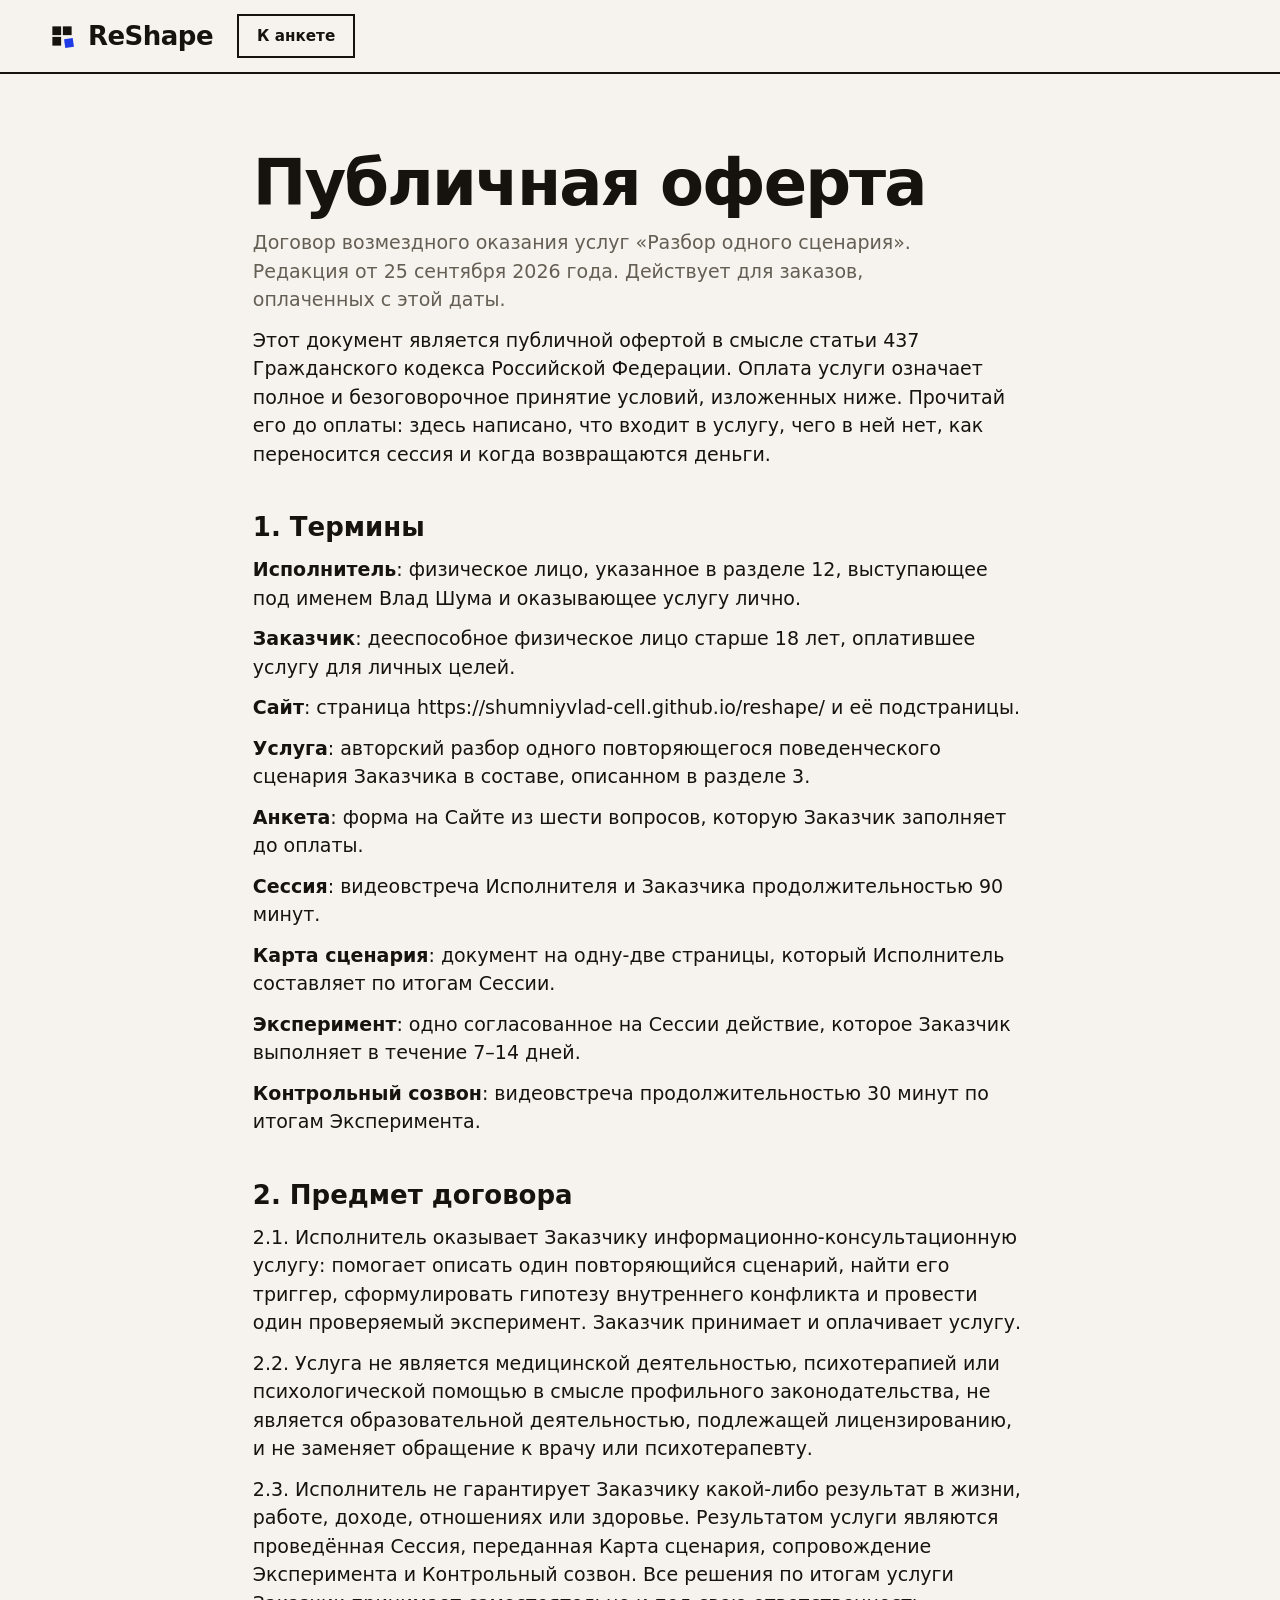
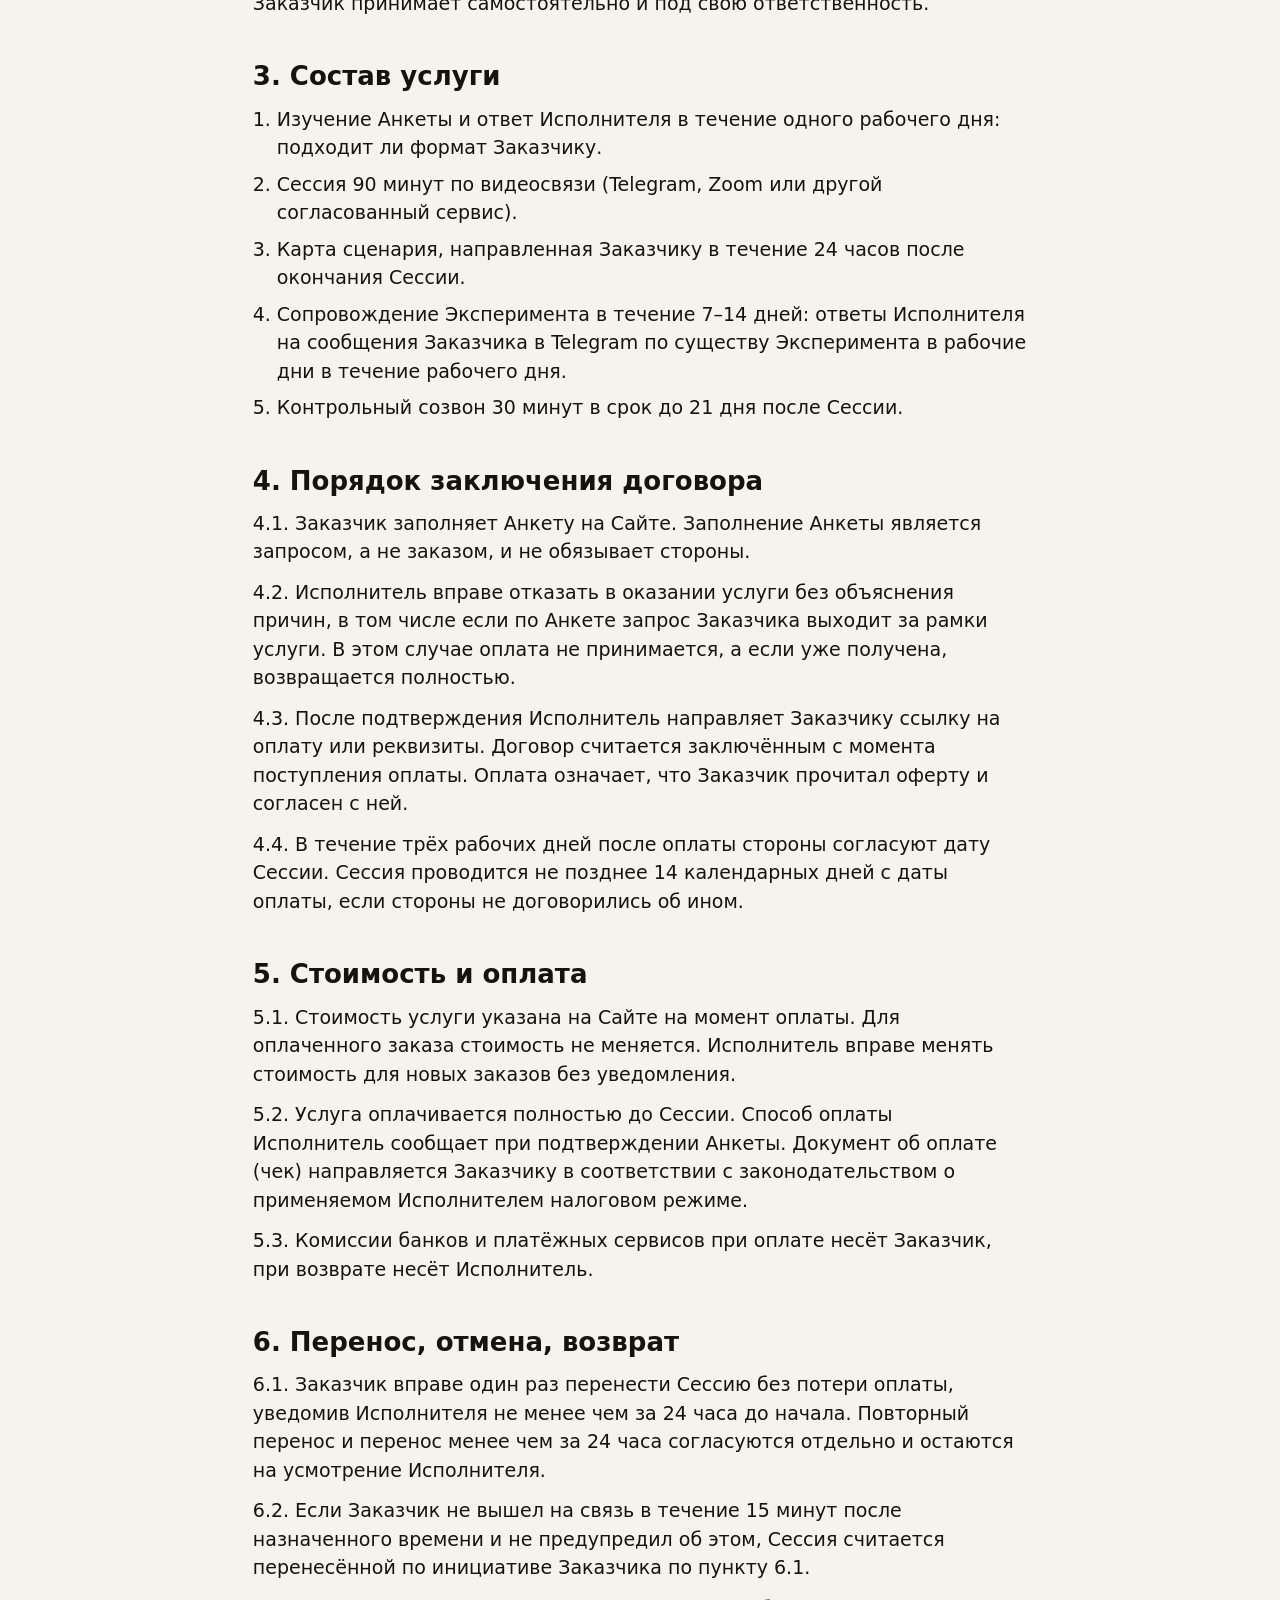
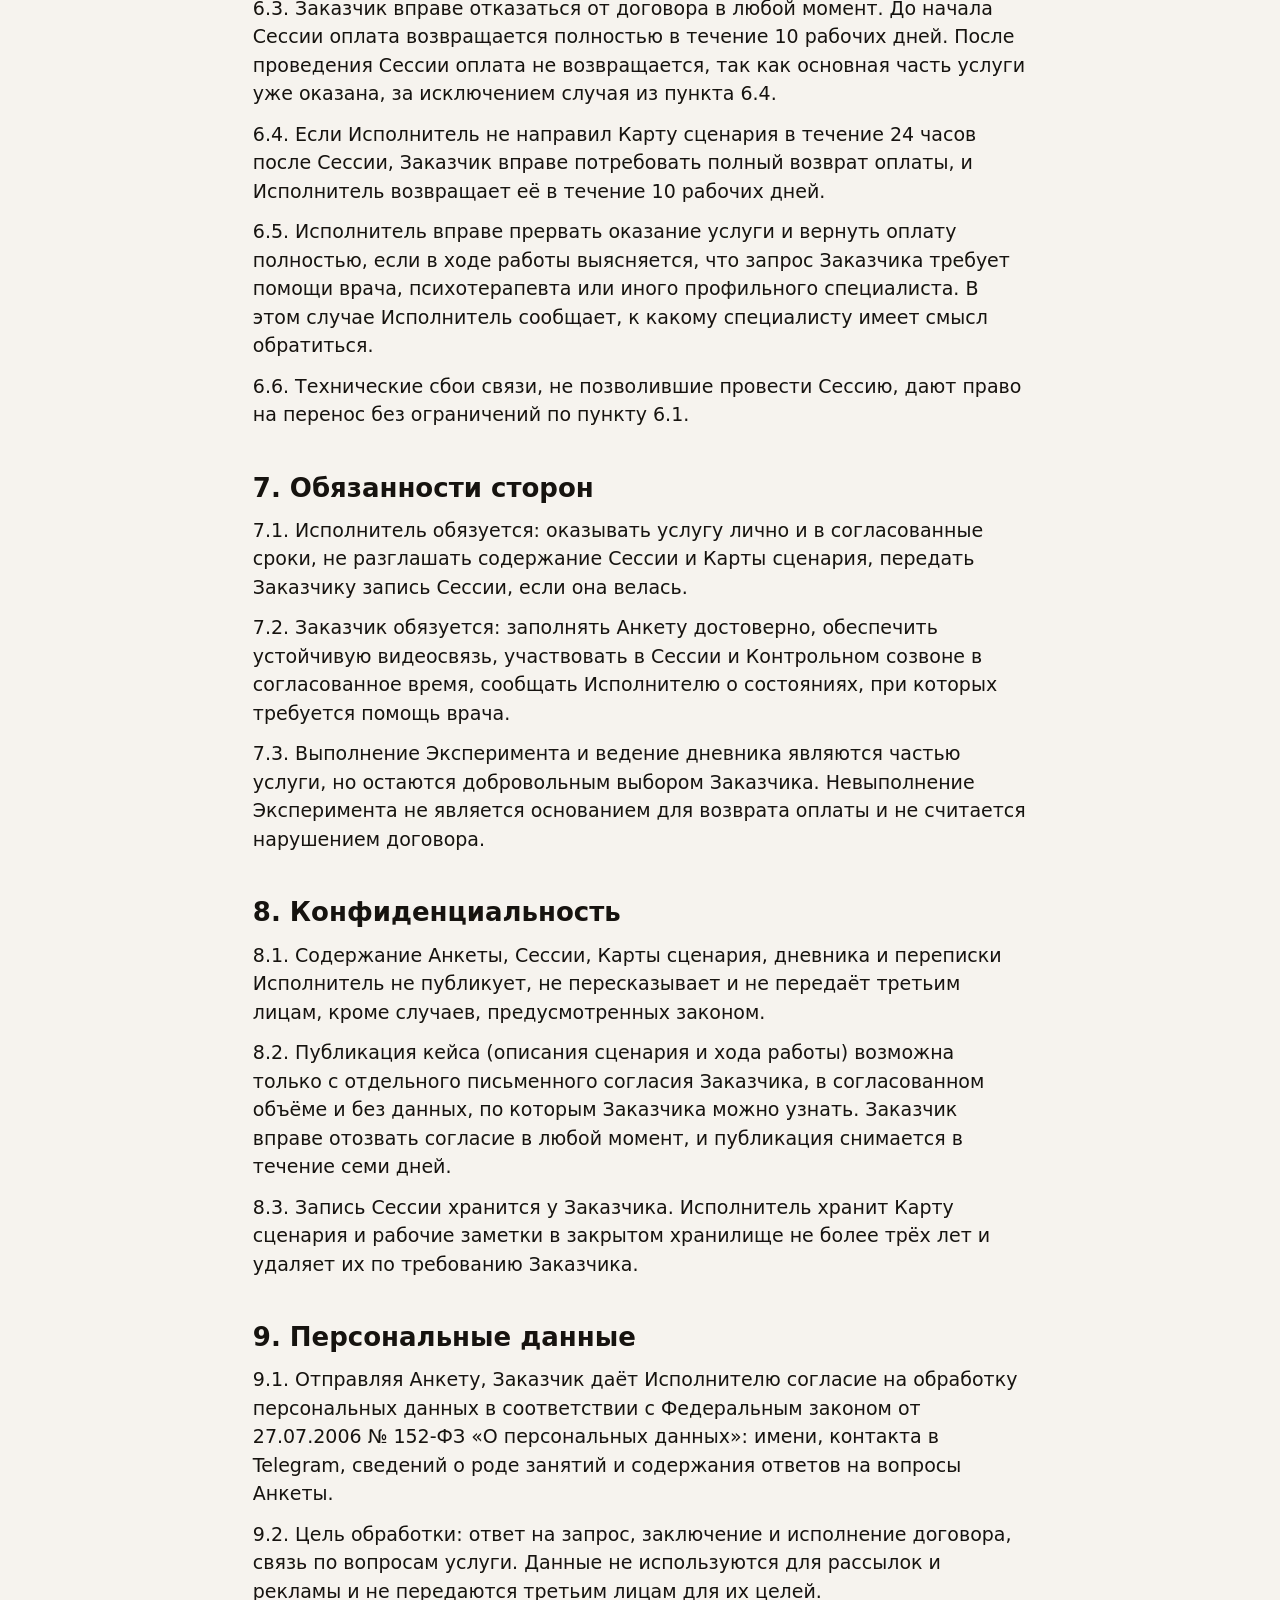
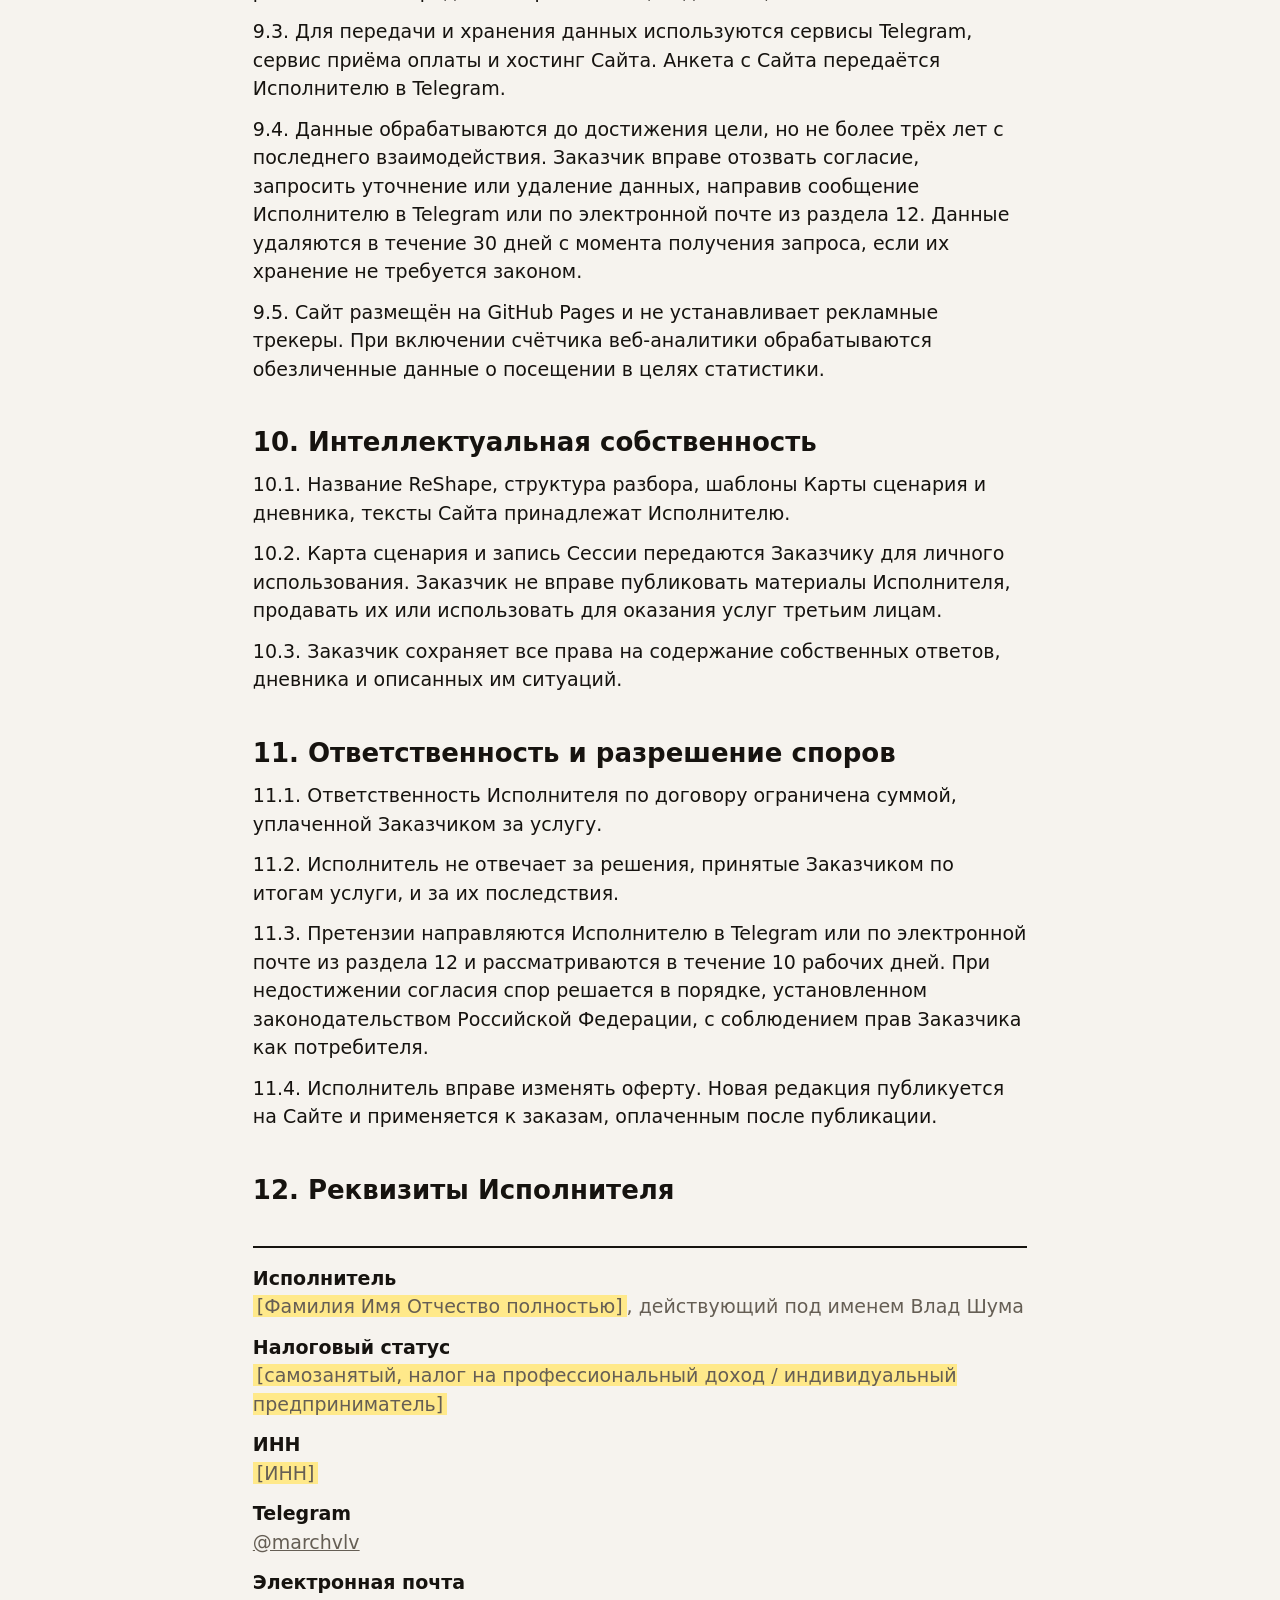
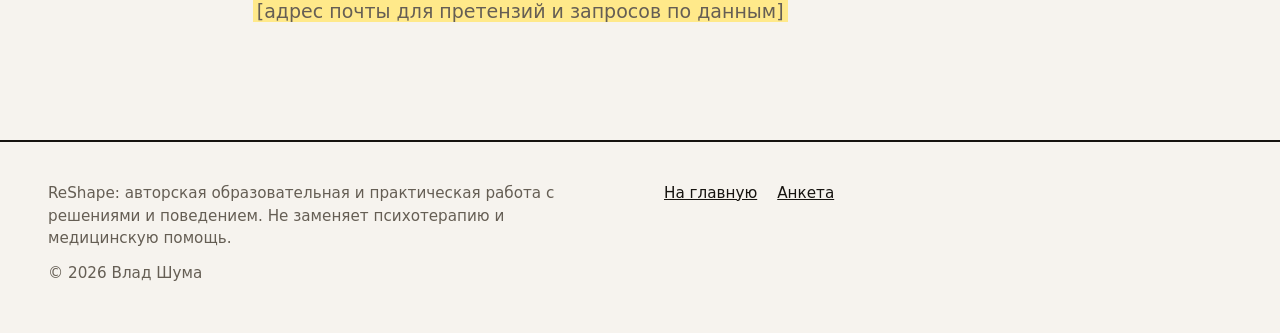
==== oferta.html @ 6d60c49d "Оферта и персональные данные, согласие в анкете, приманка для ботов Co-Authored-By: Claude Fable 5.1" ====
<!DOCTYPE html>
<html lang="ru">
<head>
<meta charset="utf-8">
<meta name="viewport" content="width=device-width, initial-scale=1">
<title>Оферта и персональные данные — ReShape</title>
<meta name="description" content="Публичная оферта на услугу «Разбор одного сценария» и условия обработки персональных данных.">
<meta name="robots" content="noindex">
<meta name="theme-color" content="#F6F3EE">
<link rel="icon" href="assets/img/mark.svg" type="image/svg+xml">
<link rel="stylesheet" href="fonts/fonts.css">
<link rel="stylesheet" href="css/styles.css?v=3">
<script>document.documentElement.className+=' no-motion';</script>
</head>
<body>

<a class="skip" href="#main">К содержанию</a>

<header class="header">
  <div class="wrap header__in">
    <a class="brand" href="index.html" aria-label="ReShape, на главную">
      <img src="assets/img/mark.svg" alt="" width="28" height="28">
      <span>ReShape</span>
    </a>
    <a class="btn btn--small btn--ghost" href="index.html#apply">К анкете</a>
  </div>
</header>

<main id="main">
<article class="wrap doc">
  <h1>Публичная оферта</h1>
  <p class="doc__meta">Договор возмездного оказания услуг «Разбор одного сценария». Редакция от 25 сентября 2026 года. Действует для заказов, оплаченных с этой даты.</p>

  <p>Этот документ является публичной офертой в смысле статьи 437 Гражданского кодекса Российской Федерации. Оплата услуги означает полное и безоговорочное принятие условий, изложенных ниже. Прочитай его до оплаты: здесь написано, что входит в услугу, чего в ней нет, как переносится сессия и когда возвращаются деньги.</p>

  <h2>1. Термины</h2>
  <p><strong>Исполнитель</strong>: физическое лицо, указанное в разделе 12, выступающее под именем Влад Шума и оказывающее услугу лично.</p>
  <p><strong>Заказчик</strong>: дееспособное физическое лицо старше 18 лет, оплатившее услугу для личных целей.</p>
  <p><strong>Сайт</strong>: страница https://shumniyvlad-cell.github.io/reshape/ и её подстраницы.</p>
  <p><strong>Услуга</strong>: авторский разбор одного повторяющегося поведенческого сценария Заказчика в составе, описанном в разделе 3.</p>
  <p><strong>Анкета</strong>: форма на Сайте из шести вопросов, которую Заказчик заполняет до оплаты.</p>
  <p><strong>Сессия</strong>: видеовстреча Исполнителя и Заказчика продолжительностью 90 минут.</p>
  <p><strong>Карта сценария</strong>: документ на одну-две страницы, который Исполнитель составляет по итогам Сессии.</p>
  <p><strong>Эксперимент</strong>: одно согласованное на Сессии действие, которое Заказчик выполняет в течение 7–14 дней.</p>
  <p><strong>Контрольный созвон</strong>: видеовстреча продолжительностью 30 минут по итогам Эксперимента.</p>

  <h2>2. Предмет договора</h2>
  <p>2.1. Исполнитель оказывает Заказчику информационно-консультационную услугу: помогает описать один повторяющийся сценарий, найти его триггер, сформулировать гипотезу внутреннего конфликта и провести один проверяемый эксперимент. Заказчик принимает и оплачивает услугу.</p>
  <p>2.2. Услуга не является медицинской деятельностью, психотерапией или психологической помощью в смысле профильного законодательства, не является образовательной деятельностью, подлежащей лицензированию, и не заменяет обращение к врачу или психотерапевту.</p>
  <p>2.3. Исполнитель не гарантирует Заказчику какой-либо результат в жизни, работе, доходе, отношениях или здоровье. Результатом услуги являются проведённая Сессия, переданная Карта сценария, сопровождение Эксперимента и Контрольный созвон. Все решения по итогам услуги Заказчик принимает самостоятельно и под свою ответственность.</p>

  <h2>3. Состав услуги</h2>
  <ol>
    <li>Изучение Анкеты и ответ Исполнителя в течение одного рабочего дня: подходит ли формат Заказчику.</li>
    <li>Сессия 90 минут по видеосвязи (Telegram, Zoom или другой согласованный сервис).</li>
    <li>Карта сценария, направленная Заказчику в течение 24 часов после окончания Сессии.</li>
    <li>Сопровождение Эксперимента в течение 7–14 дней: ответы Исполнителя на сообщения Заказчика в Telegram по существу Эксперимента в рабочие дни в течение рабочего дня.</li>
    <li>Контрольный созвон 30 минут в срок до 21 дня после Сессии.</li>
  </ol>

  <h2>4. Порядок заключения договора</h2>
  <p>4.1. Заказчик заполняет Анкету на Сайте. Заполнение Анкеты является запросом, а не заказом, и не обязывает стороны.</p>
  <p>4.2. Исполнитель вправе отказать в оказании услуги без объяснения причин, в том числе если по Анкете запрос Заказчика выходит за рамки услуги. В этом случае оплата не принимается, а если уже получена, возвращается полностью.</p>
  <p>4.3. После подтверждения Исполнитель направляет Заказчику ссылку на оплату или реквизиты. Договор считается заключённым с момента поступления оплаты. Оплата означает, что Заказчик прочитал оферту и согласен с ней.</p>
  <p>4.4. В течение трёх рабочих дней после оплаты стороны согласуют дату Сессии. Сессия проводится не позднее 14 календарных дней с даты оплаты, если стороны не договорились об ином.</p>

  <h2>5. Стоимость и оплата</h2>
  <p>5.1. Стоимость услуги указана на Сайте на момент оплаты. Для оплаченного заказа стоимость не меняется. Исполнитель вправе менять стоимость для новых заказов без уведомления.</p>
  <p>5.2. Услуга оплачивается полностью до Сессии. Способ оплаты Исполнитель сообщает при подтверждении Анкеты. Документ об оплате (чек) направляется Заказчику в соответствии с законодательством о применяемом Исполнителем налоговом режиме.</p>
  <p>5.3. Комиссии банков и платёжных сервисов при оплате несёт Заказчик, при возврате несёт Исполнитель.</p>

  <h2>6. Перенос, отмена, возврат</h2>
  <p>6.1. Заказчик вправе один раз перенести Сессию без потери оплаты, уведомив Исполнителя не менее чем за 24 часа до начала. Повторный перенос и перенос менее чем за 24 часа согласуются отдельно и остаются на усмотрение Исполнителя.</p>
  <p>6.2. Если Заказчик не вышел на связь в течение 15 минут после назначенного времени и не предупредил об этом, Сессия считается перенесённой по инициативе Заказчика по пункту 6.1.</p>
  <p>6.3. Заказчик вправе отказаться от договора в любой момент. До начала Сессии оплата возвращается полностью в течение 10 рабочих дней. После проведения Сессии оплата не возвращается, так как основная часть услуги уже оказана, за исключением случая из пункта 6.4.</p>
  <p>6.4. Если Исполнитель не направил Карту сценария в течение 24 часов после Сессии, Заказчик вправе потребовать полный возврат оплаты, и Исполнитель возвращает её в течение 10 рабочих дней.</p>
  <p>6.5. Исполнитель вправе прервать оказание услуги и вернуть оплату полностью, если в ходе работы выясняется, что запрос Заказчика требует помощи врача, психотерапевта или иного профильного специалиста. В этом случае Исполнитель сообщает, к какому специалисту имеет смысл обратиться.</p>
  <p>6.6. Технические сбои связи, не позволившие провести Сессию, дают право на перенос без ограничений по пункту 6.1.</p>

  <h2>7. Обязанности сторон</h2>
  <p>7.1. Исполнитель обязуется: оказывать услугу лично и в согласованные сроки, не разглашать содержание Сессии и Карты сценария, передать Заказчику запись Сессии, если она велась.</p>
  <p>7.2. Заказчик обязуется: заполнять Анкету достоверно, обеспечить устойчивую видеосвязь, участвовать в Сессии и Контрольном созвоне в согласованное время, сообщать Исполнителю о состояниях, при которых требуется помощь врача.</p>
  <p>7.3. Выполнение Эксперимента и ведение дневника являются частью услуги, но остаются добровольным выбором Заказчика. Невыполнение Эксперимента не является основанием для возврата оплаты и не считается нарушением договора.</p>

  <h2>8. Конфиденциальность</h2>
  <p>8.1. Содержание Анкеты, Сессии, Карты сценария, дневника и переписки Исполнитель не публикует, не пересказывает и не передаёт третьим лицам, кроме случаев, предусмотренных законом.</p>
  <p>8.2. Публикация кейса (описания сценария и хода работы) возможна только с отдельного письменного согласия Заказчика, в согласованном объёме и без данных, по которым Заказчика можно узнать. Заказчик вправе отозвать согласие в любой момент, и публикация снимается в течение семи дней.</p>
  <p>8.3. Запись Сессии хранится у Заказчика. Исполнитель хранит Карту сценария и рабочие заметки в закрытом хранилище не более трёх лет и удаляет их по требованию Заказчика.</p>

  <h2>9. Персональные данные</h2>
  <p>9.1. Отправляя Анкету, Заказчик даёт Исполнителю согласие на обработку персональных данных в соответствии с Федеральным законом от 27.07.2006 № 152-ФЗ «О персональных данных»: имени, контакта в Telegram, сведений о роде занятий и содержания ответов на вопросы Анкеты.</p>
  <p>9.2. Цель обработки: ответ на запрос, заключение и исполнение договора, связь по вопросам услуги. Данные не используются для рассылок и рекламы и не передаются третьим лицам для их целей.</p>
  <p>9.3. Для передачи и хранения данных используются сервисы Telegram, сервис приёма оплаты и хостинг Сайта. Анкета с Сайта передаётся Исполнителю в Telegram.</p>
  <p>9.4. Данные обрабатываются до достижения цели, но не более трёх лет с последнего взаимодействия. Заказчик вправе отозвать согласие, запросить уточнение или удаление данных, направив сообщение Исполнителю в Telegram или по электронной почте из раздела 12. Данные удаляются в течение 30 дней с момента получения запроса, если их хранение не требуется законом.</p>
  <p>9.5. Сайт размещён на GitHub Pages и не устанавливает рекламные трекеры. При включении счётчика веб-аналитики обрабатываются обезличенные данные о посещении в целях статистики.</p>

  <h2>10. Интеллектуальная собственность</h2>
  <p>10.1. Название ReShape, структура разбора, шаблоны Карты сценария и дневника, тексты Сайта принадлежат Исполнителю.</p>
  <p>10.2. Карта сценария и запись Сессии передаются Заказчику для личного использования. Заказчик не вправе публиковать материалы Исполнителя, продавать их или использовать для оказания услуг третьим лицам.</p>
  <p>10.3. Заказчик сохраняет все права на содержание собственных ответов, дневника и описанных им ситуаций.</p>

  <h2>11. Ответственность и разрешение споров</h2>
  <p>11.1. Ответственность Исполнителя по договору ограничена суммой, уплаченной Заказчиком за услугу.</p>
  <p>11.2. Исполнитель не отвечает за решения, принятые Заказчиком по итогам услуги, и за их последствия.</p>
  <p>11.3. Претензии направляются Исполнителю в Telegram или по электронной почте из раздела 12 и рассматриваются в течение 10 рабочих дней. При недостижении согласия спор решается в порядке, установленном законодательством Российской Федерации, с соблюдением прав Заказчика как потребителя.</p>
  <p>11.4. Исполнитель вправе изменять оферту. Новая редакция публикуется на Сайте и применяется к заказам, оплаченным после публикации.</p>

  <h2>12. Реквизиты Исполнителя</h2>
  <dl class="req">
    <dt>Исполнитель</dt>
    <dd><span class="ph">[Фамилия Имя Отчество полностью]</span>, действующий под именем Влад Шума</dd>
    <dt>Налоговый статус</dt>
    <dd><span class="ph">[самозанятый, налог на профессиональный доход / индивидуальный предприниматель]</span></dd>
    <dt>ИНН</dt>
    <dd><span class="ph">[ИНН]</span></dd>
    <dt>Telegram</dt>
    <dd><a href="https://t.me/marchvlv" target="_blank" rel="noopener">@marchvlv</a></dd>
    <dt>Электронная почта</dt>
    <dd><span class="ph">[адрес почты для претензий и запросов по данным]</span></dd>
  </dl>
</article>
</main>

<footer class="footer">
  <div class="wrap footer__in">
    <div class="footer__legal">
      <p>ReShape: авторская образовательная и практическая работа с решениями и поведением. Не заменяет психотерапию и медицинскую помощь.</p>
      <p style="margin-top:12px">© 2026 Влад Шума</p>
    </div>
    <div class="footer__links">
      <a href="index.html">На главную</a>
      <a href="index.html#apply">Анкета</a>
    </div>
  </div>
</footer>

</body>
</html>
---- fonts/fonts.css ----
@font-face{font-family:'Golos Text';font-style:normal;font-weight:400 900;font-display:swap;src:url('golos-text-cyrillic.woff2') format('woff2');unicode-range:U+0301, U+0400-045F, U+0490-0491, U+04B0-04B1, U+2116;}
@font-face{font-family:'Golos Text';font-style:normal;font-weight:400 900;font-display:swap;src:url('golos-text-latin.woff2') format('woff2');unicode-range:U+0000-00FF, U+0131, U+0152-0153, U+02BB-02BC, U+02C6, U+02DA, U+02DC, U+0304, U+0308, U+0329, U+2000-206F, U+20AC, U+2122, U+2191, U+2193, U+2212, U+2215, U+FEFF, U+FFFD;}
@font-face{font-family:'Piazzolla';font-style:normal;font-weight:100 900;font-display:swap;src:url('piazzolla-normal-cyrillic.woff2') format('woff2');unicode-range:U+0301, U+0400-045F, U+0490-0491, U+04B0-04B1, U+2116;}
@font-face{font-family:'Piazzolla';font-style:normal;font-weight:100 900;font-display:swap;src:url('piazzolla-normal-latin.woff2') format('woff2');unicode-range:U+0000-00FF, U+0131, U+0152-0153, U+02BB-02BC, U+02C6, U+02DA, U+02DC, U+0304, U+0308, U+0329, U+2000-206F, U+20AC, U+2122, U+2191, U+2193, U+2212, U+2215, U+FEFF, U+FFFD;}
@font-face{font-family:'Piazzolla';font-style:italic;font-weight:100 900;font-display:swap;src:url('piazzolla-italic-cyrillic.woff2') format('woff2');unicode-range:U+0301, U+0400-045F, U+0490-0491, U+04B0-04B1, U+2116;}
@font-face{font-family:'Piazzolla';font-style:italic;font-weight:100 900;font-display:swap;src:url('piazzolla-italic-latin.woff2') format('woff2');unicode-range:U+0000-00FF, U+0131, U+0152-0153, U+02BB-02BC, U+02C6, U+02DA, U+02DC, U+0304, U+0308, U+0329, U+2000-206F, U+20AC, U+2122, U+2191, U+2193, U+2212, U+2215, U+FEFF, U+FFFD;}
---- css/styles.css ----
/* ReShape — сайт пилота. Одна страница, чистый CSS. */

:root{
  --paper:#F6F3EE;
  --paper-2:#EDE7DD;
  --ink:#16130F;
  --ink-2:#655E54;
  --line:#D6CEC2;
  --accent:#1F3BE6;
  --accent-2:#1730B8;
  --white:#FFFFFF;

  --sans:'Golos Text', system-ui, -apple-system, 'Segoe UI', Roboto, sans-serif;
  --serif:'Piazzolla', Georgia, 'Times New Roman', serif;

  --max:1280px;
  --gutter:clamp(16px, 4vw, 48px);
  --gap:clamp(16px, 2.5vw, 32px);

  --step--1:clamp(.875rem, .85rem + .15vw, .95rem);
  --step-0:clamp(1.0625rem, 1rem + .3vw, 1.1875rem);
  --step-1:clamp(1.25rem, 1.1rem + .7vw, 1.625rem);
  --step-2:clamp(1.625rem, 1.3rem + 1.5vw, 2.5rem);
  --step-3:clamp(2.25rem, 1.6rem + 3vw, 4rem);
  --step-4:clamp(2.1rem, .6rem + 7vw, 7.5rem);
}

*,*::before,*::after{box-sizing:border-box}
html{-webkit-text-size-adjust:100%}
html.motion{scroll-behavior:smooth}
body{
  margin:0;
  background:var(--paper);
  color:var(--ink);
  font-family:var(--sans);
  font-size:var(--step-0);
  line-height:1.5;
  overflow-x:hidden;
}
img,svg{display:block;max-width:100%}
h1,h2,h3,p,ul,ol,dl,dd,figure{margin:0}
ul,ol{padding:0;list-style:none}
a{color:inherit}
button{font:inherit;color:inherit}
::selection{background:var(--accent);color:var(--white)}

:focus-visible{outline:3px solid var(--accent);outline-offset:3px}

.skip{
  position:absolute;left:-999px;top:8px;z-index:100;
  padding:10px 14px;background:var(--ink);color:var(--paper);
}
.skip:focus{left:8px}

.wrap{max-width:var(--max);margin:0 auto;padding:0 var(--gutter)}

.grid{display:grid;grid-template-columns:1fr;gap:var(--gap)}
.grid__aside,.grid__main{grid-column:1 / -1}
@media (min-width:900px){
  .grid{grid-template-columns:repeat(12, 1fr)}
  .grid__aside{grid-column:1 / 5}
  .grid__main{grid-column:5 / 13}
}
.grid__aside + .grid__main{margin-top:8px}
@media (min-width:900px){.grid__aside + .grid__main{margin-top:0}}

.section{padding:clamp(64px, 9vw, 128px) 0;border-top:2px solid var(--ink)}
.section__title{
  font-size:var(--step-2);font-weight:800;line-height:1.05;letter-spacing:-.02em;
  max-width:14ch;
}
.section__aside-note{margin-top:20px;color:var(--ink-2);max-width:32ch}
@media (min-width:900px){
  .section__sticky{position:sticky;top:104px}
}

.lead{font-size:var(--step-1);line-height:1.4;max-width:34ch}
.text{max-width:62ch}
.text p + p{margin-top:1em}
.muted{color:var(--ink-2)}
.small{font-size:var(--step--1)}

/* Кнопки */
.btn{
  display:inline-flex;align-items:center;justify-content:center;gap:12px;
  min-height:56px;padding:14px 26px;
  background:var(--ink);color:var(--paper);
  border:2px solid var(--ink);border-radius:0;
  font-weight:600;font-size:var(--step-0);line-height:1.2;
  text-decoration:none;cursor:pointer;
  transition:background-color .2s, border-color .2s, color .2s;
}
.btn:hover{background:var(--accent);border-color:var(--accent);color:var(--white)}
.btn--accent{background:var(--accent);border-color:var(--accent);color:var(--white)}
.btn--accent:hover{background:var(--accent-2);border-color:var(--accent-2)}
.btn--ghost{background:transparent;color:var(--ink)}
.btn--ghost:hover{background:var(--ink);color:var(--paper);border-color:var(--ink)}
.btn--small{min-height:44px;padding:8px 18px;font-size:var(--step--1)}
.btn[disabled]{opacity:.6;cursor:default}

/* Шапка */
.header{
  position:sticky;top:0;z-index:20;
  background:var(--paper);border-bottom:2px solid var(--ink);
}
.header__in{display:flex;align-items:center;gap:24px;min-height:72px}
.brand{display:flex;align-items:center;gap:12px;text-decoration:none;font-weight:800;font-size:var(--step-1);letter-spacing:-.02em}
.brand img{width:28px;height:28px}
.nav{display:none;gap:28px;margin-left:auto}
.nav a{text-decoration:none;color:var(--ink-2);font-weight:500}
.nav a:hover{color:var(--ink)}
.header .btn{margin-left:auto}
@media (min-width:900px){
  .nav{display:flex}
  .header .btn{margin-left:0}
}

/* Первый экран */
.hero{padding:clamp(48px, 8vw, 112px) 0 clamp(56px, 8vw, 104px)}
.hero__eyebrow{color:var(--ink-2);margin-bottom:clamp(24px, 3vw, 40px);max-width:40ch}
.hero__title{
  font-size:var(--step-4);font-weight:800;line-height:.96;letter-spacing:-.035em;
  margin:0 0 clamp(40px, 6vw, 80px);
}
.hero__title .line{display:block;will-change:transform}
.hero__title .line:nth-child(2){margin-left:clamp(0px, 12vw - 24px, 150px)}
.hero__title .line:nth-child(3){margin-left:clamp(0px, 4vw, 48px)}
.hero__title .line:nth-child(4){margin-left:clamp(0px, 18vw - 44px, 220px);color:var(--accent)}

.hero__row{display:grid;grid-template-columns:repeat(12, 1fr);gap:var(--gap)}
.hero__facts{grid-column:1 / -1;order:2}
.hero__body{grid-column:1 / -1;order:1}
@media (min-width:900px){
  .hero__facts{grid-column:1 / 5;order:1}
  .hero__body{grid-column:6 / 13;order:2}
}
.facts{border-top:2px solid var(--ink)}
.facts li{padding:12px 0;border-bottom:1px solid var(--line);display:flex;justify-content:space-between;gap:16px}
.facts li span:last-child{color:var(--ink-2);text-align:right}
.hero__cta{display:flex;flex-wrap:wrap;gap:12px;margin-top:32px}

/* Ситуации */
.quotes{display:grid;grid-template-columns:1fr;gap:32px 48px}
@media (min-width:720px){.quotes{grid-template-columns:1fr 1fr}}
.quote{border-top:2px solid var(--ink);padding-top:20px}
.quote p{
  font-family:var(--serif);font-style:italic;font-weight:400;
  font-size:var(--step-1);line-height:1.35;
}
.quotes__after{margin-top:48px;max-width:56ch}
.quotes__after strong{font-weight:700}

/* Этапы */
.stages{border-top:2px solid var(--ink)}
.stage{
  display:grid;grid-template-columns:1fr;gap:6px 24px;
  padding:26px 0;border-bottom:1px solid var(--line);
}
@media (min-width:640px){.stage{grid-template-columns:132px 1fr}}
.stage__day{color:var(--accent);font-weight:700;font-variant-numeric:tabular-nums}
.stage h3{font-size:var(--step-1);font-weight:700;line-height:1.2;margin-bottom:8px}
.stage p{max-width:58ch;color:var(--ink-2)}
.stage p strong{color:var(--ink);font-weight:600}
.stages__format{margin-top:28px;max-width:58ch;color:var(--ink-2)}

/* Карта сценария — документ */
.map{
  background:var(--white);
  border:1px solid var(--line);
  padding:clamp(22px, 4vw, 44px);
  box-shadow:0 30px 60px -36px rgba(22,19,15,.45);
}
@media (min-width:720px){.map{transform:rotate(-.5deg)}}
.map__head{
  display:flex;flex-wrap:wrap;justify-content:space-between;gap:8px 24px;
  padding-bottom:16px;border-bottom:2px solid var(--ink);
}
.map__head strong{font-weight:800;font-size:var(--step-1);letter-spacing:-.02em}
.map__head span{color:var(--ink-2);font-size:var(--step--1)}
.map__row{
  display:grid;grid-template-columns:1fr;gap:6px 20px;
  padding:16px 0;border-bottom:1px solid var(--line);
}
@media (min-width:640px){.map__row{grid-template-columns:150px 1fr}}
.map__key{font-weight:700;font-size:var(--step--1);line-height:1.6}
.map__key b{color:var(--accent);font-weight:800;margin-right:8px}
.map__val{font-family:var(--serif);font-size:1.05em;line-height:1.45}
.map__val em{font-style:italic}
.map__foot{padding-top:16px;color:var(--ink-2);font-size:var(--step--1)}
.deliverables{margin-top:28px;border-top:2px solid var(--ink)}
.deliverables li{padding:12px 0;border-bottom:1px solid var(--line)}

/* Автор */
.author{display:grid;grid-template-columns:1fr;gap:var(--gap)}
@media (min-width:900px){.author{grid-template-columns:1fr 1fr}}
.note{border-left:4px solid var(--accent);padding-left:20px}
.note p + p{margin-top:.8em}

/* Статус пилота */
.cols{display:grid;grid-template-columns:1fr;gap:32px 48px}
@media (min-width:720px){.cols{grid-template-columns:1fr 1fr}}
.list{border-top:2px solid var(--ink)}
.list li{padding:12px 0;border-bottom:1px solid var(--line)}
.list--x li{color:var(--ink-2)}
.cols h3{font-size:var(--step-0);font-weight:700;margin-bottom:12px}

/* Условия */
.price{display:grid;grid-template-columns:1fr;gap:24px var(--gap);align-items:end;margin-bottom:48px}
@media (min-width:720px){.price{grid-template-columns:1fr 1fr}}
.price__num{font-size:var(--step-3);font-weight:800;letter-spacing:-.03em;line-height:1}
.price__note{color:var(--ink-2);margin-top:8px}
.price__includes{border-top:2px solid var(--ink)}
.price__includes li{padding:10px 0;border-bottom:1px solid var(--line)}
.terms{display:grid;grid-template-columns:1fr;gap:24px 48px}
@media (min-width:720px){.terms{grid-template-columns:1fr 1fr}}
.terms dt{font-weight:700;margin-bottom:6px}
.terms dd{color:var(--ink-2)}
.terms dd ul li{padding:4px 0}
.terms dd ul li::before{content:'—';margin-right:8px}

/* Анкета */
.form{max-width:640px}
.field{margin-bottom:30px}
.field label,.field .label{display:block;font-weight:600;margin-bottom:8px}
.field .hint{font-size:var(--step--1);color:var(--ink-2);margin-top:8px}
.field input[type=text],.field textarea,.field select{
  width:100%;font:inherit;color:var(--ink);
  background:transparent;border:0;border-bottom:2px solid var(--ink);border-radius:0;
  padding:12px 0;
}
.field textarea{min-height:104px;resize:vertical}
.field select{appearance:none;-webkit-appearance:none;background-image:none;cursor:pointer}
.field input:focus-visible,.field textarea:focus-visible,.field select:focus-visible{
  outline:none;border-bottom-color:var(--accent);box-shadow:0 2px 0 var(--accent);
}
.choices{display:flex;flex-wrap:wrap;gap:10px}
.choice{position:relative}
.choice input{position:absolute;opacity:0;width:1px;height:1px}
.choice span{
  display:inline-block;padding:10px 16px;border:2px solid var(--ink);
  cursor:pointer;line-height:1.2;
}
.choice input:checked + span{background:var(--ink);color:var(--paper)}
.choice input:focus-visible + span{outline:3px solid var(--accent);outline-offset:3px}
.form__actions{display:flex;flex-wrap:wrap;align-items:center;gap:16px 24px;margin-top:8px}
.form__actions .small{max-width:36ch}
.form__done{display:none;border-top:2px solid var(--ink);padding-top:24px}
.form__done.is-visible{display:block}
.form__done h3{font-size:var(--step-1);font-weight:700;margin-bottom:12px}
.form__done .btn{margin-top:20px}
.form__error{display:none;margin-top:16px;color:#A5290F}
.form__error.is-visible{display:block}
.form.is-sent form{display:none}

.field--consent{margin-top:-6px}
.check{display:flex;gap:12px;align-items:flex-start;cursor:pointer;font-weight:400}
.check input{flex:none;width:22px;height:22px;margin:2px 0 0;accent-color:var(--accent);cursor:pointer}
.check a{color:var(--ink);text-decoration-thickness:2px}
.hp{position:absolute;left:-9999px;width:1px;height:1px;opacity:0}

/* Документы: оферта */
.doc{max-width:72ch;padding:clamp(40px, 6vw, 80px) var(--gutter) clamp(64px, 8vw, 120px)}
.doc h1{font-size:var(--step-3);font-weight:800;letter-spacing:-.03em;line-height:1.02;margin-bottom:12px}
.doc__meta{color:var(--ink-2);margin-bottom:40px;max-width:60ch}
.doc h2{font-size:var(--step-1);font-weight:700;line-height:1.2;margin:44px 0 12px}
.doc p{margin:0 0 12px}
.doc ol,.doc ul{margin:0 0 12px;padding-left:24px;list-style:decimal}
.doc ul{list-style:disc}
.doc li{margin-bottom:8px}
.doc .req{border-top:2px solid var(--ink);padding-top:16px;margin-top:40px}
.doc .req dt{font-weight:700}
.doc .req dd{margin:0 0 12px;color:var(--ink-2)}
.ph{background:#FFE98A;padding:0 4px}

/* Подвал */
.footer{border-top:2px solid var(--ink);padding:40px 0 48px;color:var(--ink-2);font-size:var(--step--1)}
.footer__in{display:grid;grid-template-columns:1fr;gap:20px 48px}
@media (min-width:720px){.footer__in{grid-template-columns:1fr 1fr}}
.footer a{color:var(--ink)}
.footer__links{display:flex;flex-wrap:wrap;gap:8px 20px}
.footer__legal{max-width:60ch}

/* Движение: единственный оркестрованный момент — сборка заголовка на первом экране.
   html.motion / html.no-motion выставляет инлайн-скрипт в <head>; ?motion=1 включает принудительно. */
.motion .hero__title .line{opacity:0;transform:translateX(var(--from, -48px));animation:settle .9s cubic-bezier(.2,.7,.2,1) forwards}
.motion .hero__title .line:nth-child(1){--from:-48px;animation-delay:.05s}
.motion .hero__title .line:nth-child(2){--from:80px;animation-delay:.14s}
.motion .hero__title .line:nth-child(3){--from:-64px;animation-delay:.23s}
.motion .hero__title .line:nth-child(4){--from:96px;animation-delay:.32s}
.motion .hero__row{opacity:0;animation:rise .8s .55s cubic-bezier(.2,.7,.2,1) forwards}
@keyframes settle{to{opacity:1;transform:none}}
@keyframes rise{from{opacity:0;transform:translateY(16px)}to{opacity:1;transform:none}}
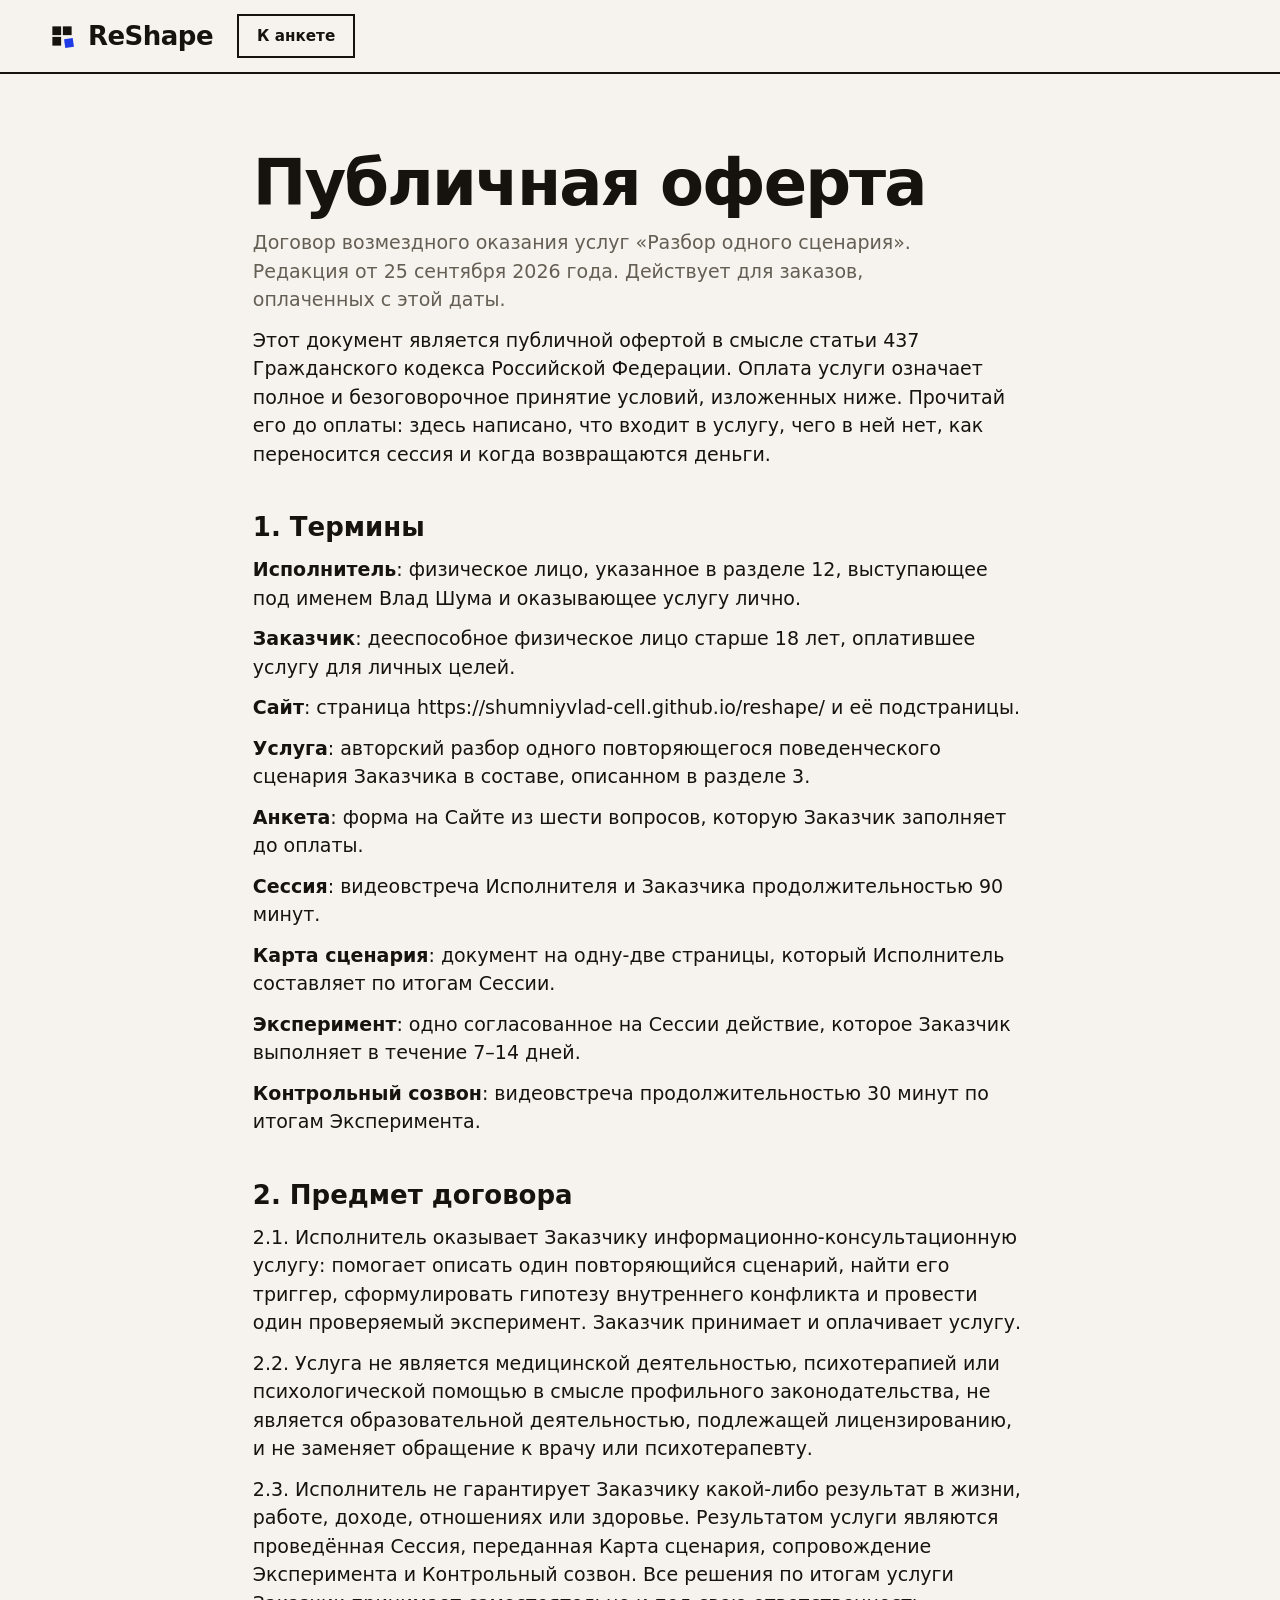
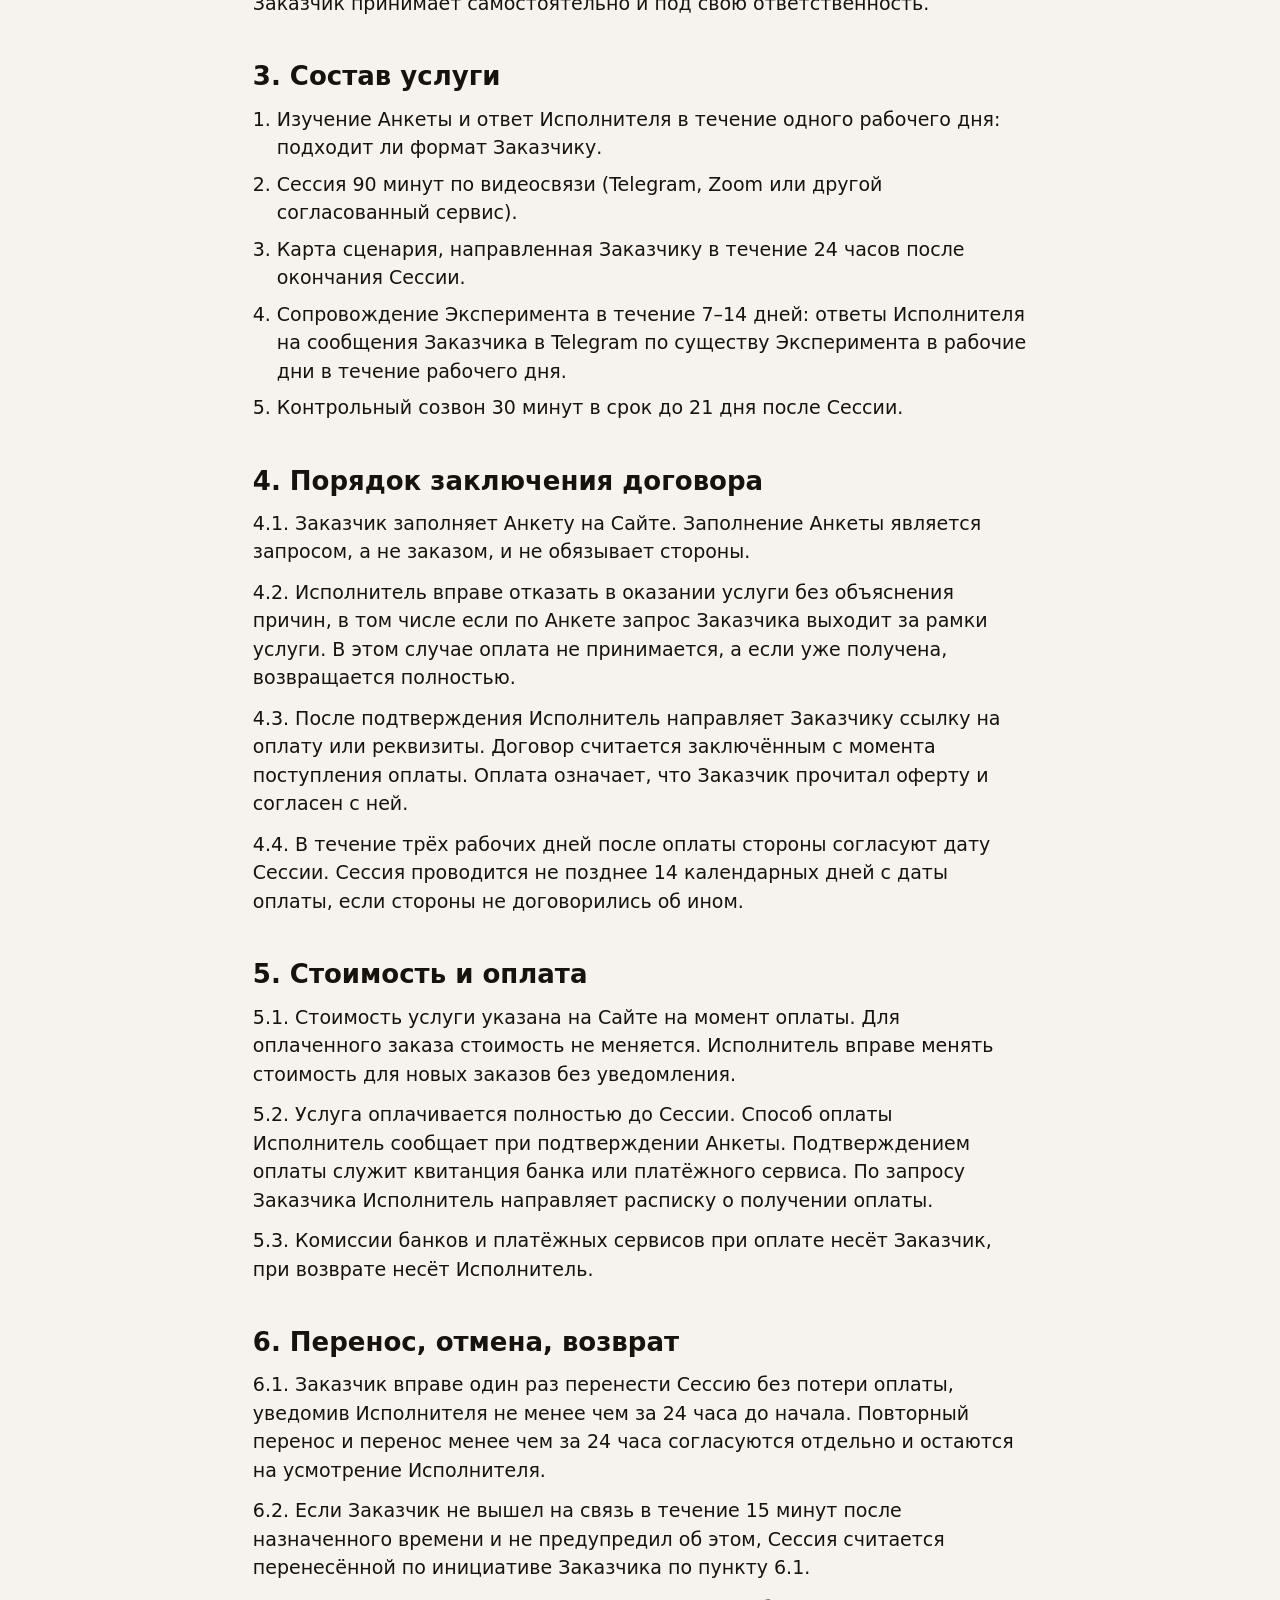
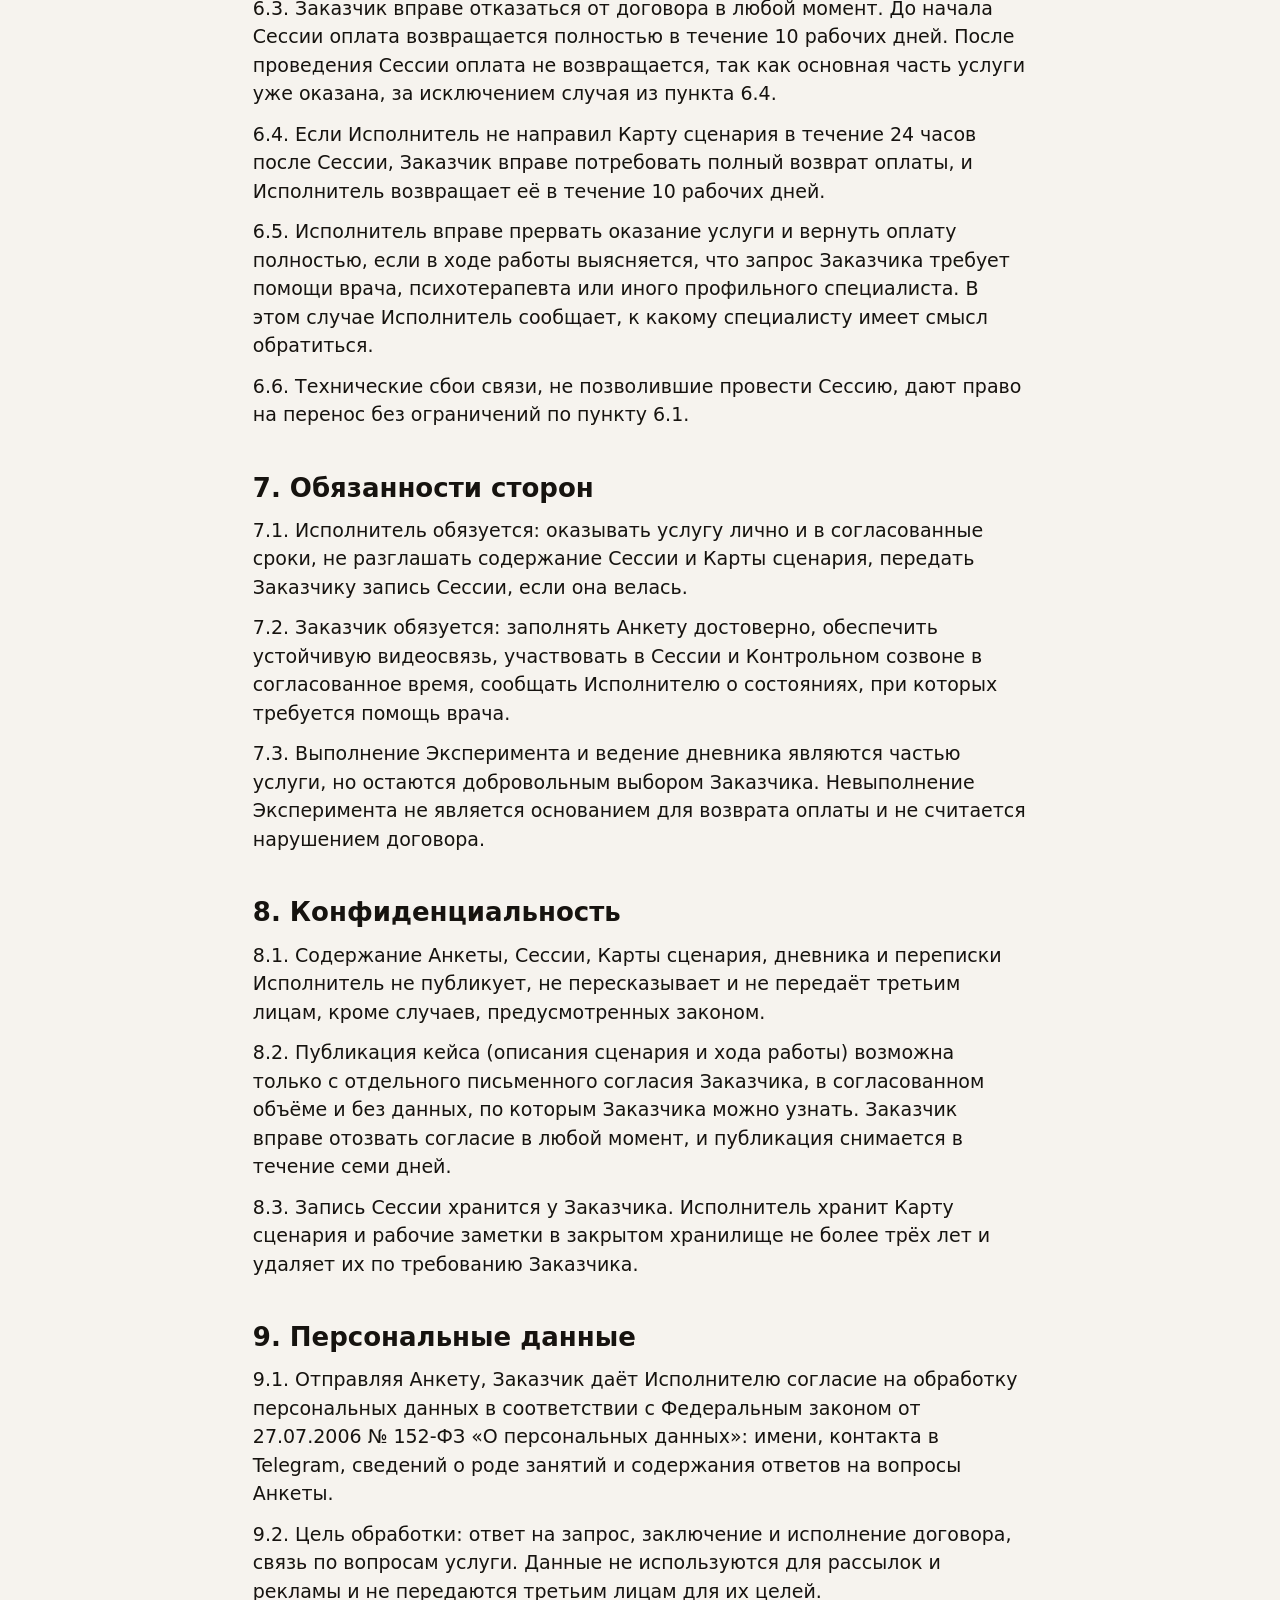
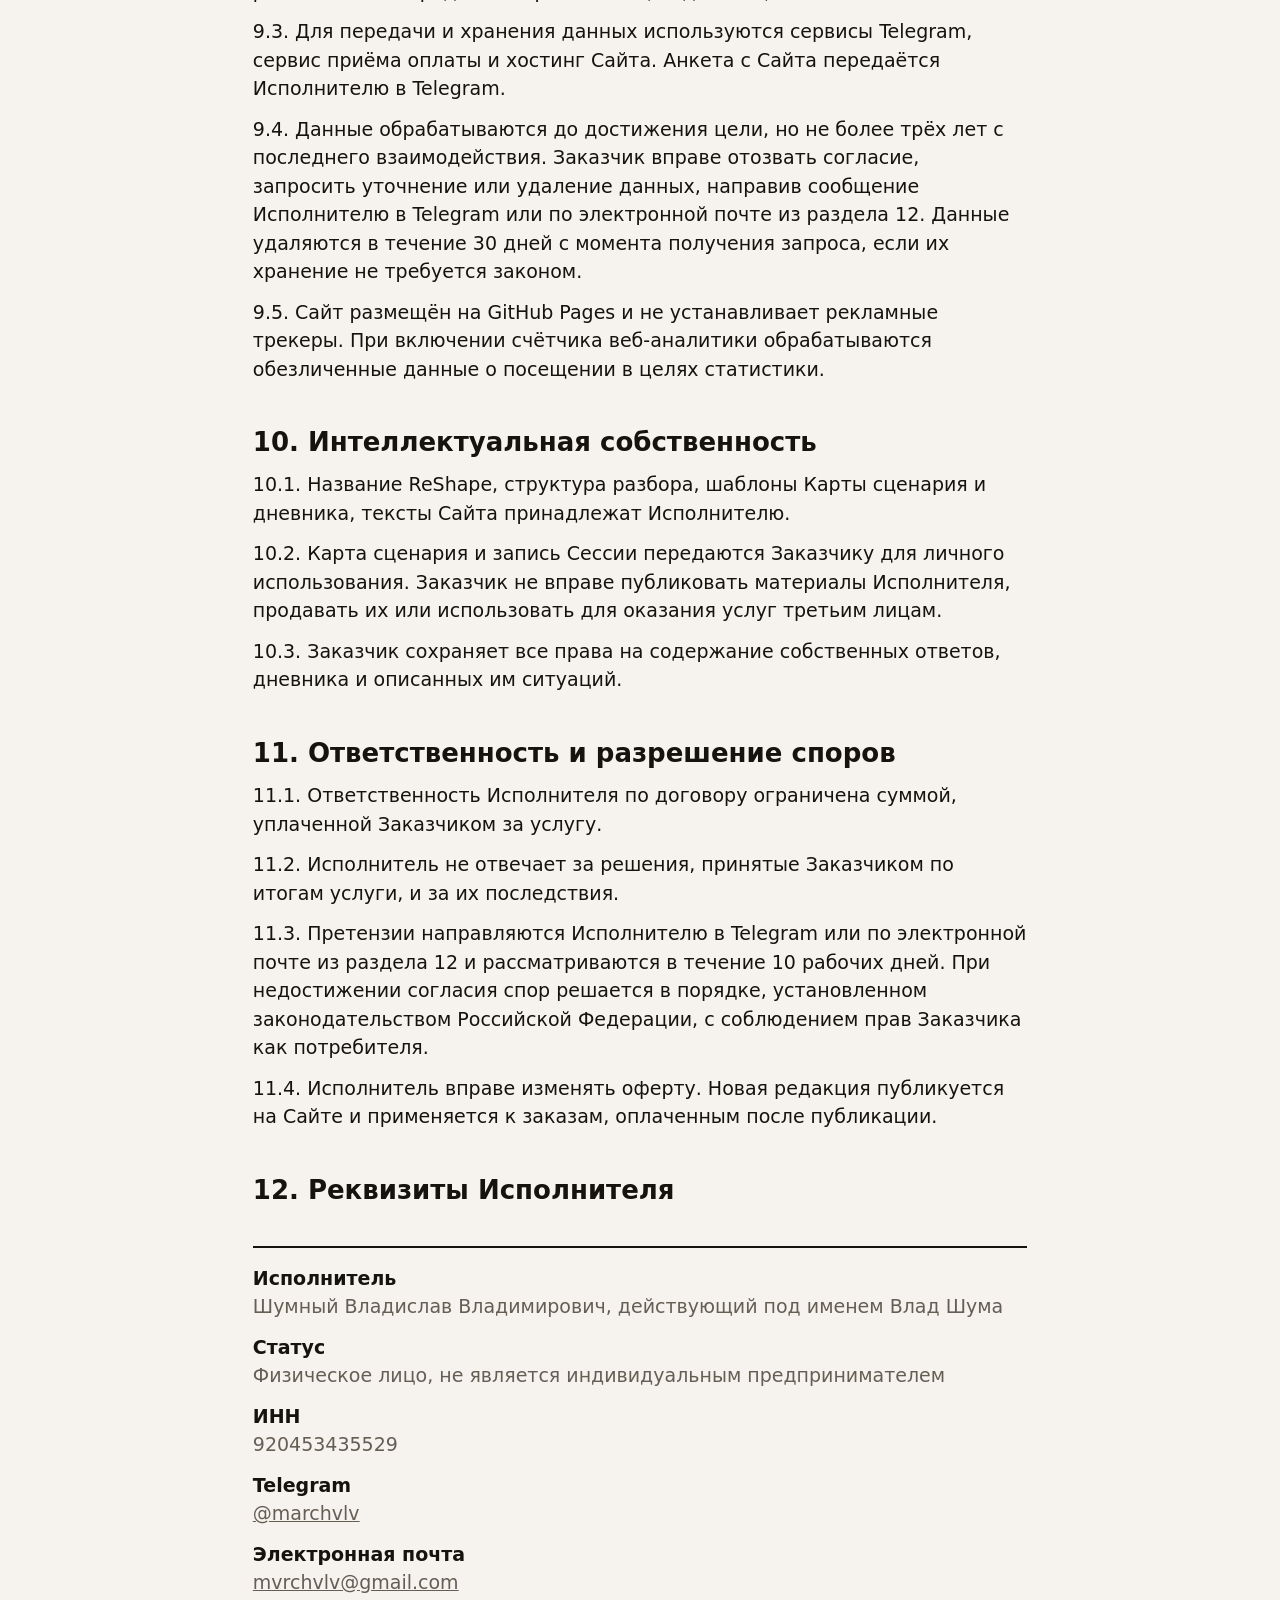
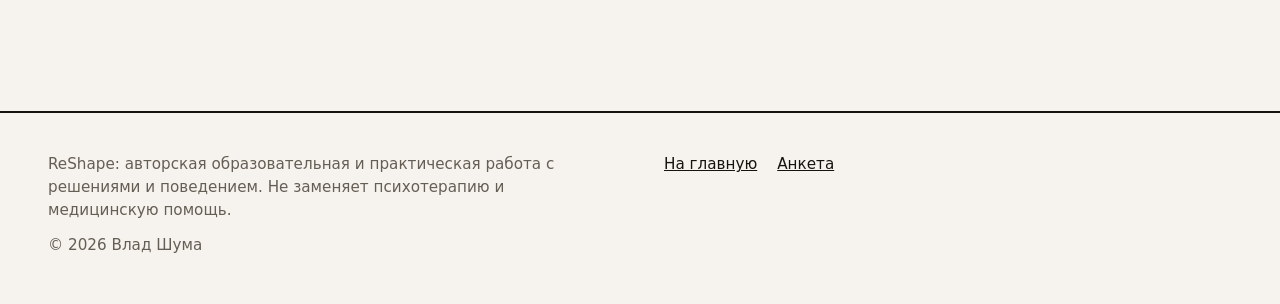
==== commit 3cc226ee: "Оферта: реквизиты исполнителя, оплата без чека Co-Authored-By: Claude Fable 5.1 <noreply@anthropic.c" ====
--- a/oferta.html
+++ b/oferta.html
@@ -66,7 +66,7 @@
 
   <h2>5. Стоимость и оплата</h2>
   <p>5.1. Стоимость услуги указана на Сайте на момент оплаты. Для оплаченного заказа стоимость не меняется. Исполнитель вправе менять стоимость для новых заказов без уведомления.</p>
-  <p>5.2. Услуга оплачивается полностью до Сессии. Способ оплаты Исполнитель сообщает при подтверждении Анкеты. Документ об оплате (чек) направляется Заказчику в соответствии с законодательством о применяемом Исполнителем налоговом режиме.</p>
+  <p>5.2. Услуга оплачивается полностью до Сессии. Способ оплаты Исполнитель сообщает при подтверждении Анкеты. Подтверждением оплаты служит квитанция банка или платёжного сервиса. По запросу Заказчика Исполнитель направляет расписку о получении оплаты.</p>
   <p>5.3. Комиссии банков и платёжных сервисов при оплате несёт Заказчик, при возврате несёт Исполнитель.</p>
 
   <h2>6. Перенос, отмена, возврат</h2>
@@ -108,15 +108,15 @@
   <h2>12. Реквизиты Исполнителя</h2>
   <dl class="req">
     <dt>Исполнитель</dt>
-    <dd><span class="ph">[Фамилия Имя Отчество полностью]</span>, действующий под именем Влад Шума</dd>
-    <dt>Налоговый статус</dt>
-    <dd><span class="ph">[самозанятый, налог на профессиональный доход / индивидуальный предприниматель]</span></dd>
+    <dd>Шумный Владислав Владимирович, действующий под именем Влад Шума</dd>
+    <dt>Статус</dt>
+    <dd>Физическое лицо, не является индивидуальным предпринимателем</dd>
     <dt>ИНН</dt>
-    <dd><span class="ph">[ИНН]</span></dd>
+    <dd>920453435529</dd>
     <dt>Telegram</dt>
     <dd><a href="https://t.me/marchvlv" target="_blank" rel="noopener">@marchvlv</a></dd>
     <dt>Электронная почта</dt>
-    <dd><span class="ph">[адрес почты для претензий и запросов по данным]</span></dd>
+    <dd><a href="mailto:mvrchvlv@gmail.com">mvrchvlv@gmail.com</a></dd>
   </dl>
 </article>
 </main>
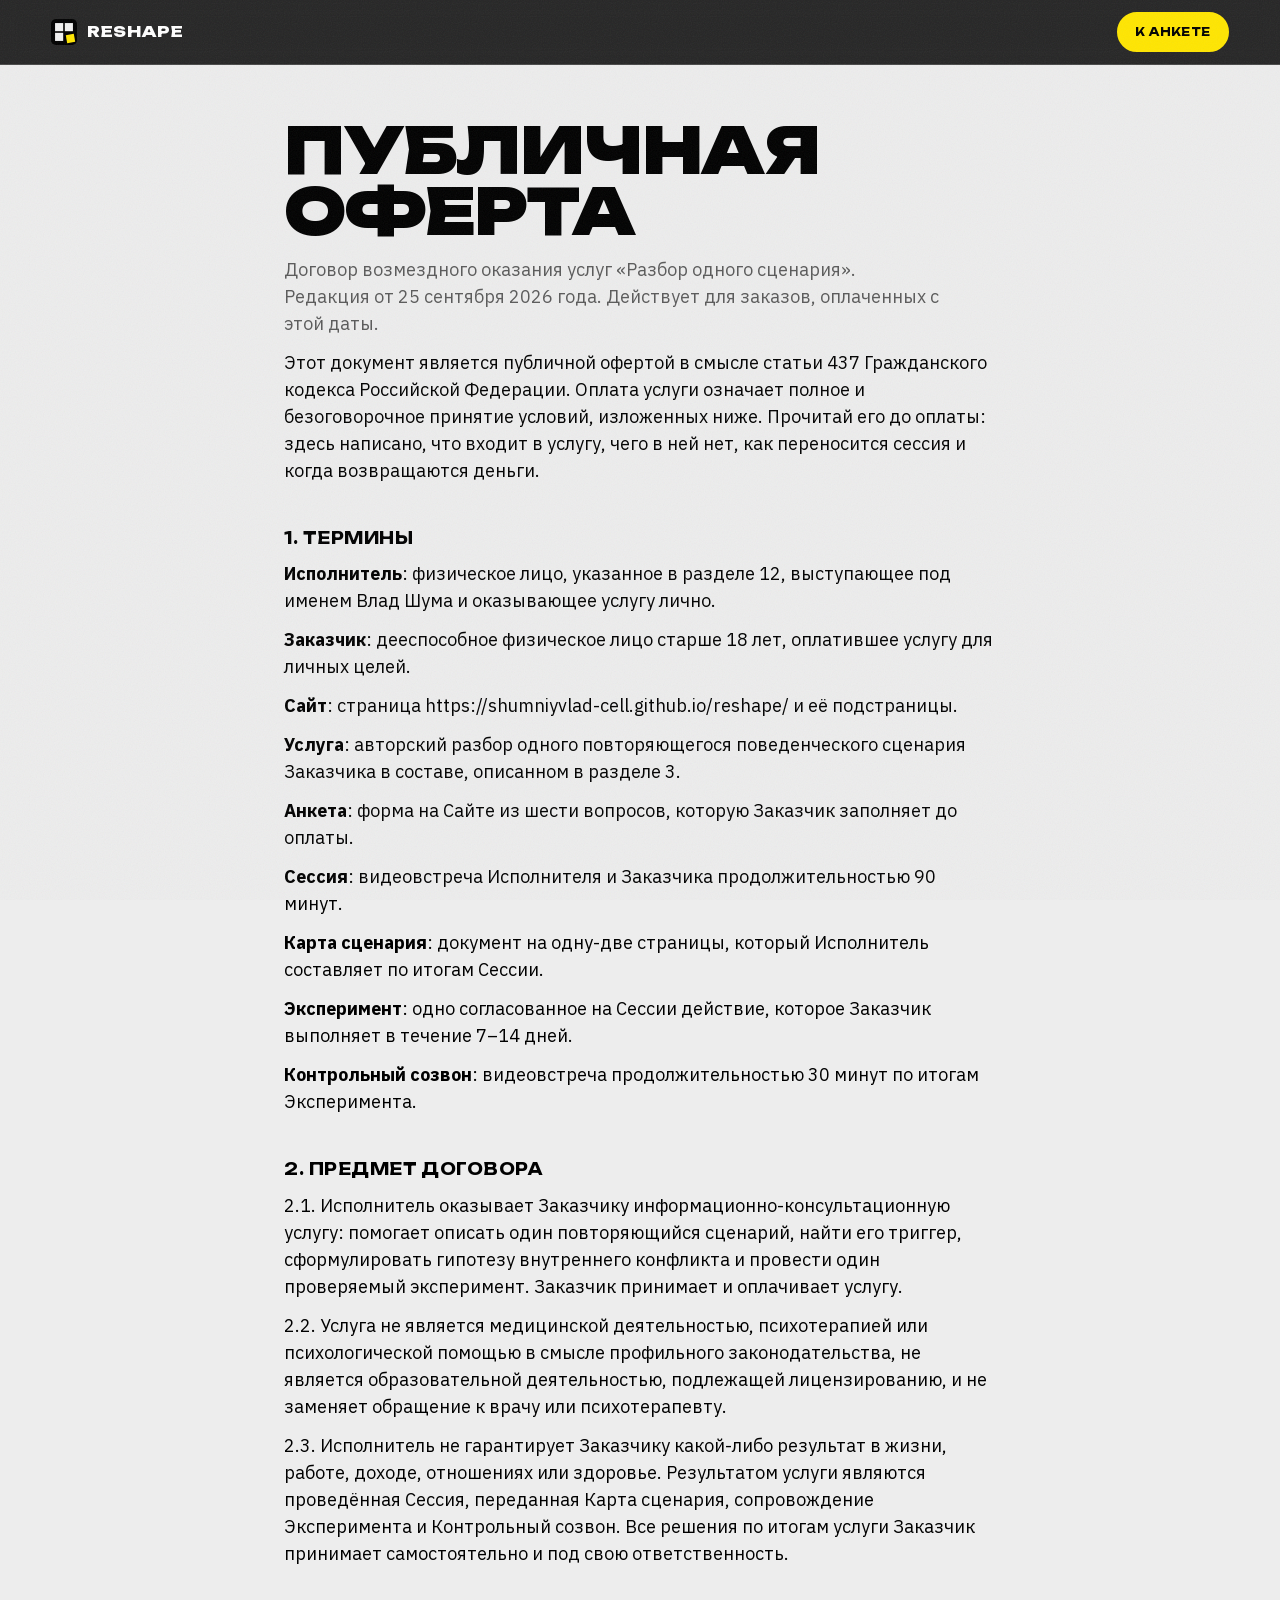
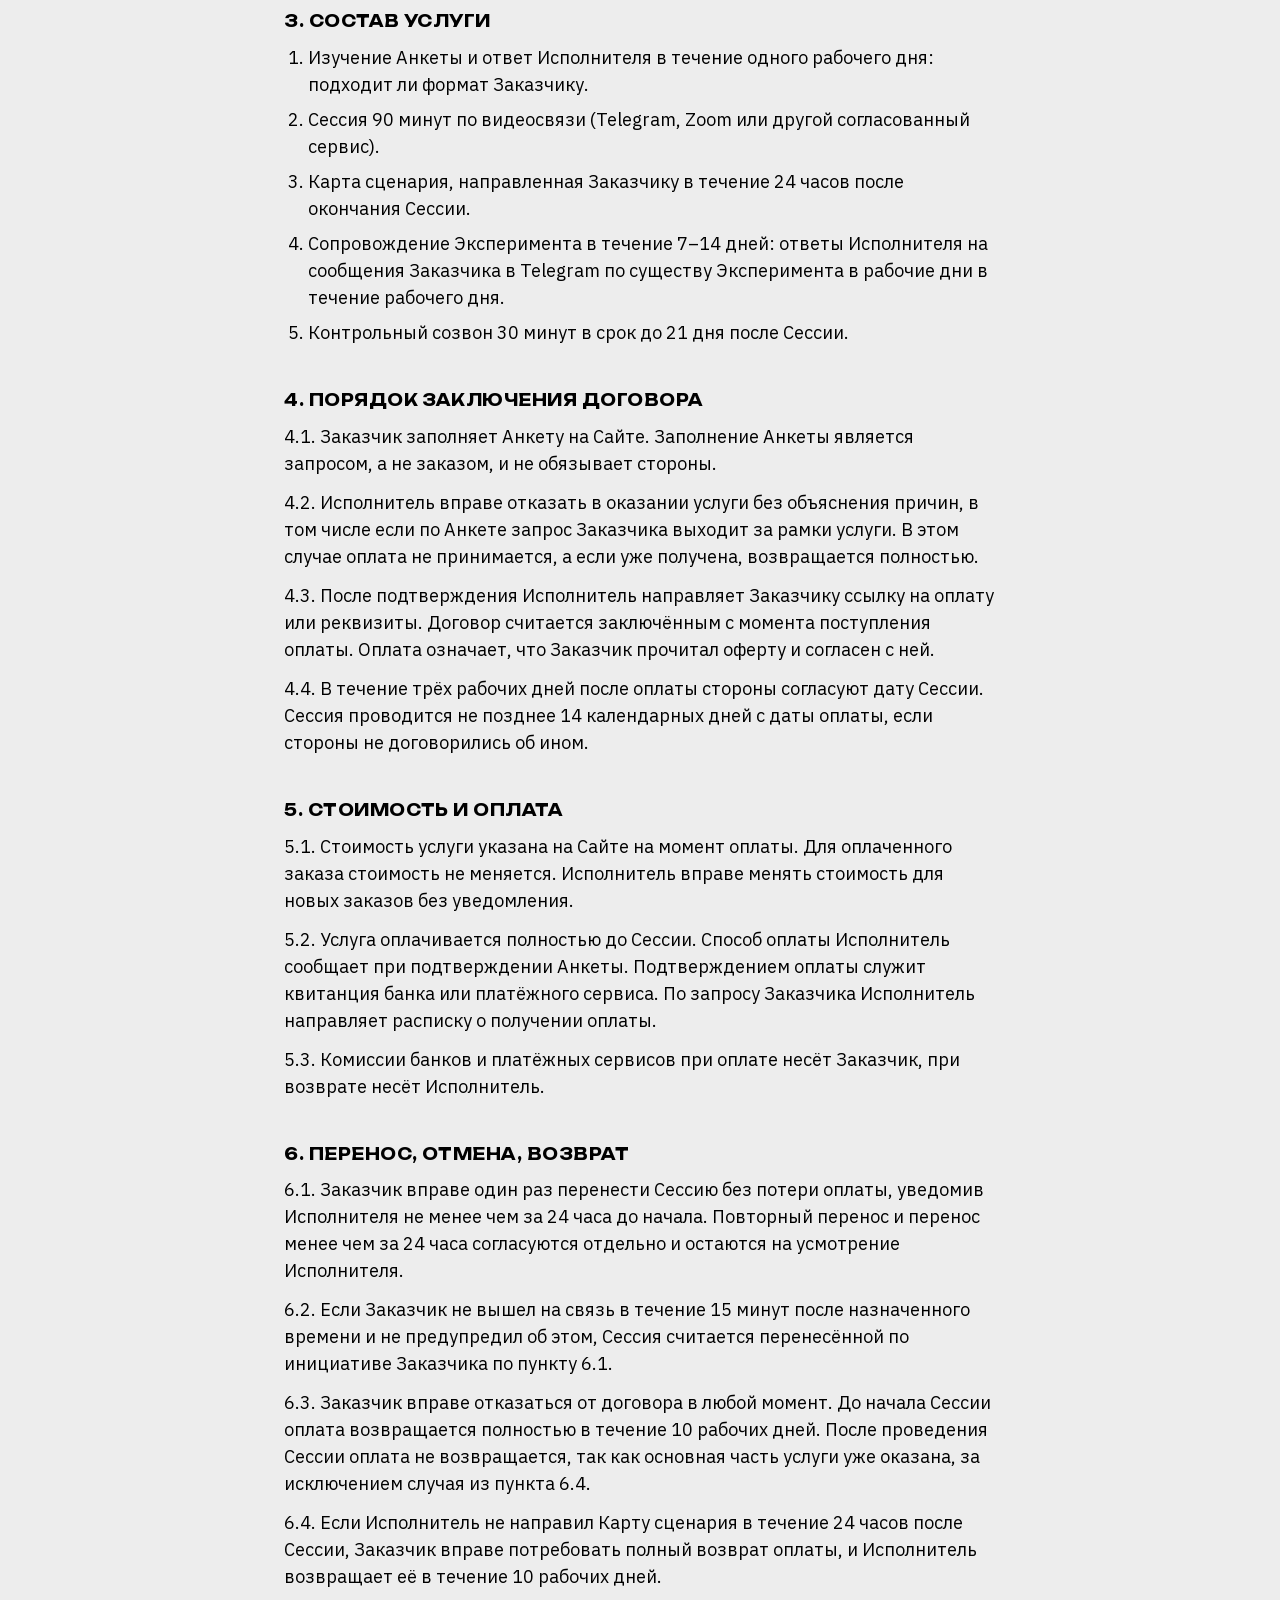
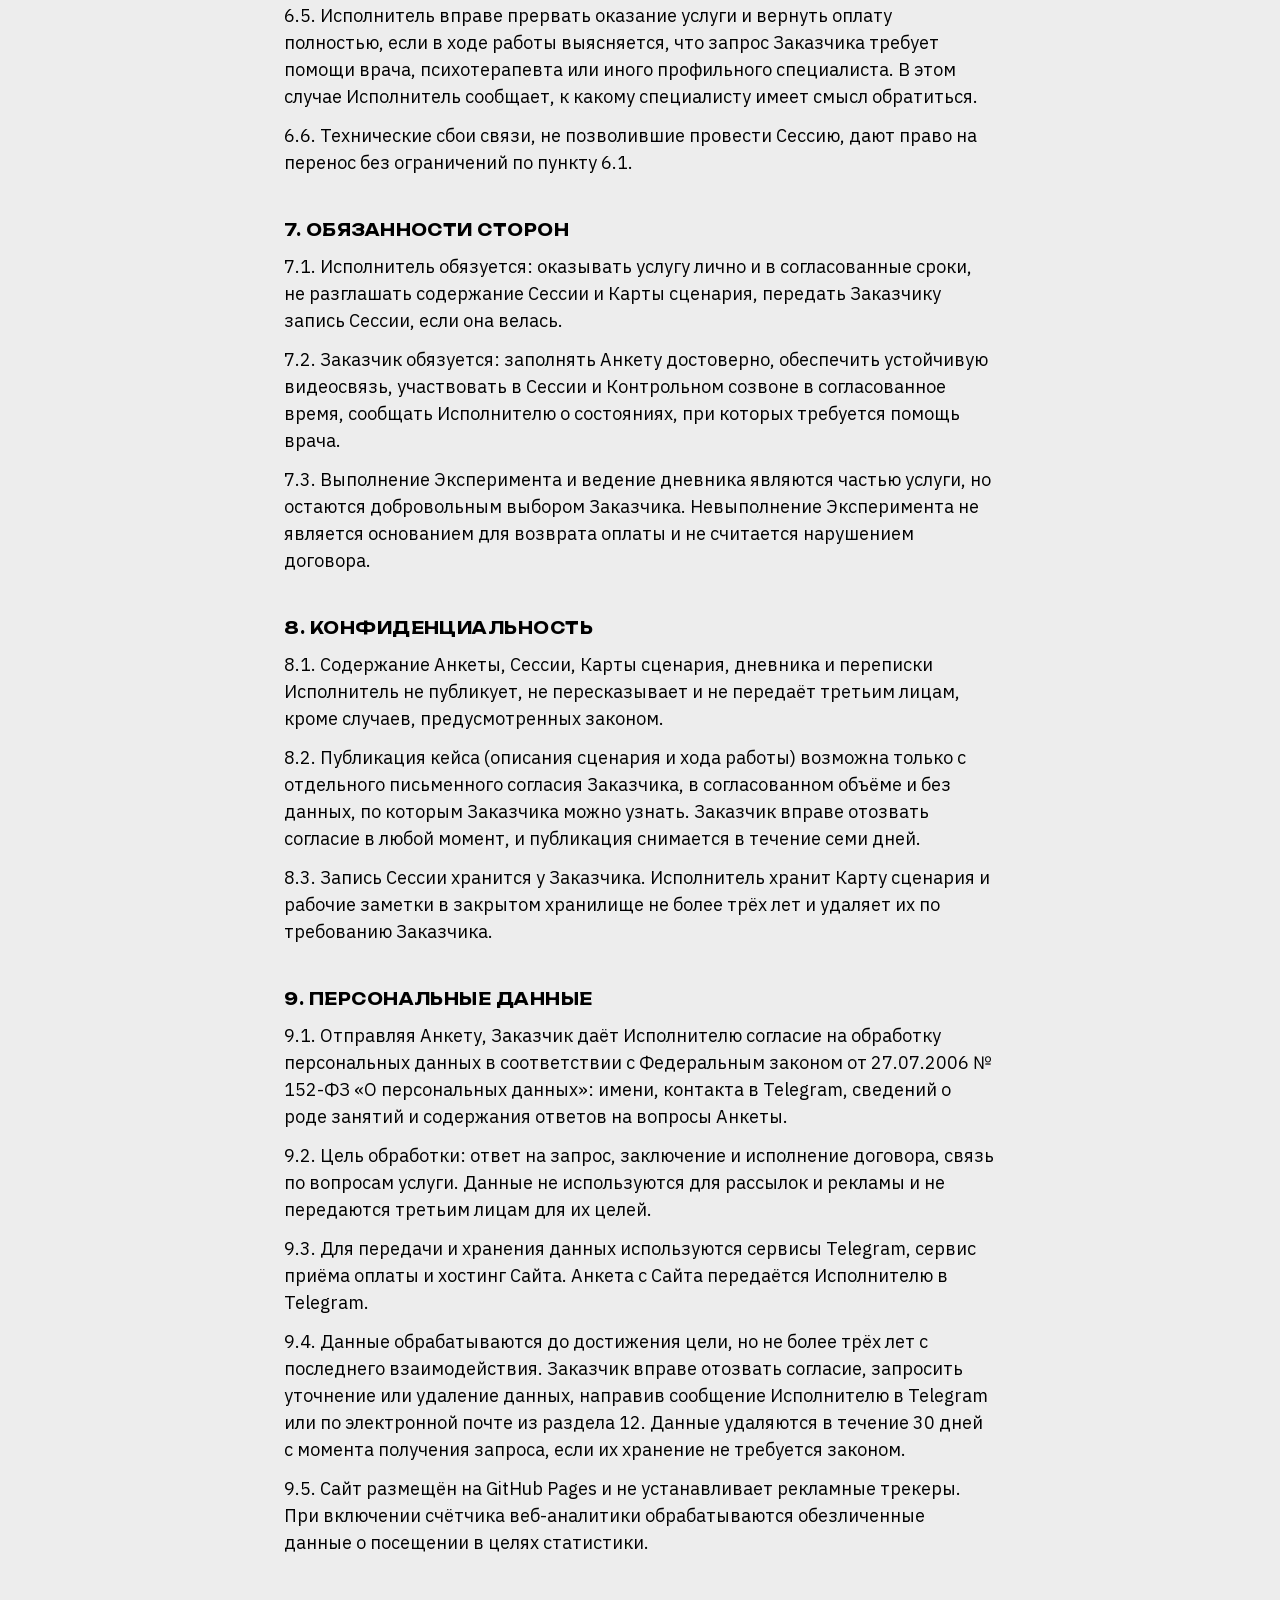
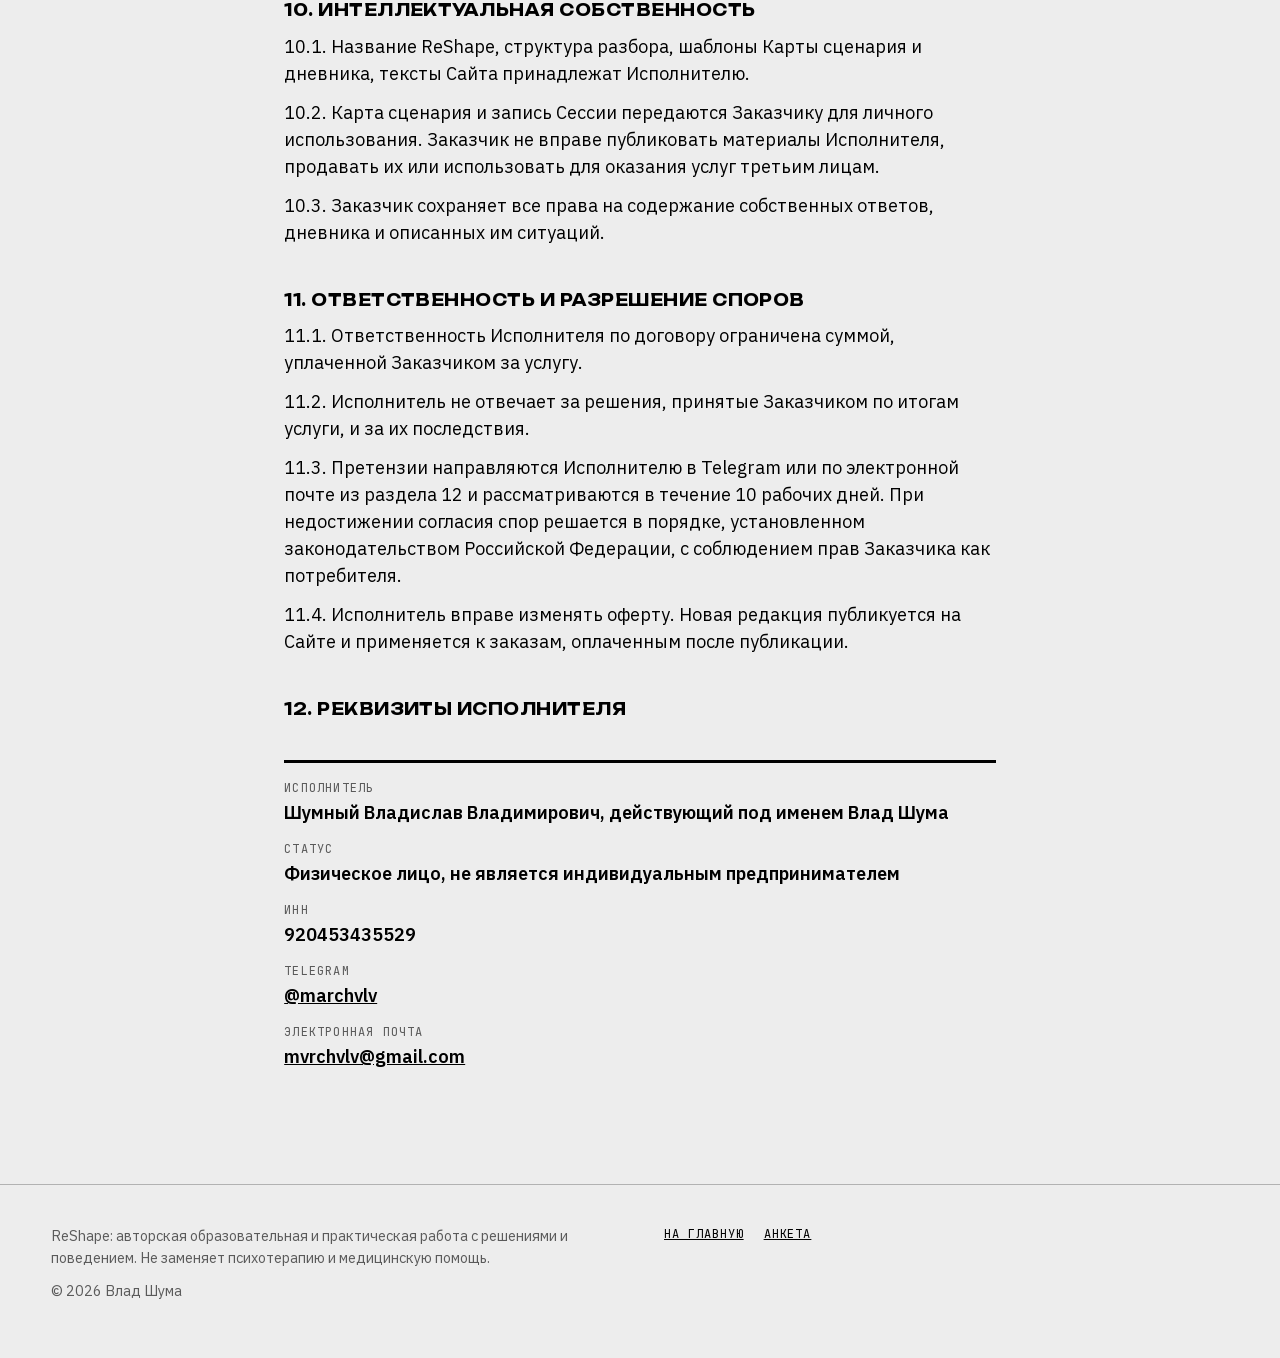
==== commit 0f5c49ff: "Редизайн: стрит-хайп, чёрное и жёлтое Афишный заголовок на всю ширину (Unbounded), IBM Plex Sans, Je" ====
--- a/oferta.html
+++ b/oferta.html
@@ -9,20 +9,20 @@
 <meta name="theme-color" content="#F6F3EE">
 <link rel="icon" href="assets/img/mark.svg" type="image/svg+xml">
 <link rel="stylesheet" href="fonts/fonts.css">
-<link rel="stylesheet" href="css/styles.css?v=3">
+<link rel="stylesheet" href="css/styles.css?v=4">
 <script>document.documentElement.className+=' no-motion';</script>
 </head>
-<body>
+<body class="doc-page">
 
 <a class="skip" href="#main">К содержанию</a>
 
-<header class="header">
-  <div class="wrap header__in">
+<header class="hd">
+  <div class="wrap hd__in">
     <a class="brand" href="index.html" aria-label="ReShape, на главную">
-      <img src="assets/img/mark.svg" alt="" width="28" height="28">
+      <img src="assets/img/mark.svg" alt="" width="26" height="26">
       <span>ReShape</span>
     </a>
-    <a class="btn btn--small btn--ghost" href="index.html#apply">К анкете</a>
+    <div class="hd__right"><a class="btn btn--sm" href="index.html#apply">К анкете</a></div>
   </div>
 </header>
 
@@ -121,13 +121,13 @@
 </article>
 </main>
 
-<footer class="footer">
-  <div class="wrap footer__in">
-    <div class="footer__legal">
+<footer class="ft">
+  <div class="wrap ft__in">
+    <div class="ft__legal">
       <p>ReShape: авторская образовательная и практическая работа с решениями и поведением. Не заменяет психотерапию и медицинскую помощь.</p>
-      <p style="margin-top:12px">© 2026 Влад Шума</p>
+      <p>© 2026 Влад Шума</p>
     </div>
-    <div class="footer__links">
+    <div class="ft__links">
       <a href="index.html">На главную</a>
       <a href="index.html#apply">Анкета</a>
     </div>
--- a/fonts/fonts.css
+++ b/fonts/fonts.css
@@ -1,6 +1,12 @@
-@font-face{font-family:'Golos Text';font-style:normal;font-weight:400 900;font-display:swap;src:url('golos-text-cyrillic.woff2') format('woff2');unicode-range:U+0301, U+0400-045F, U+0490-0491, U+04B0-04B1, U+2116;}
-@font-face{font-family:'Golos Text';font-style:normal;font-weight:400 900;font-display:swap;src:url('golos-text-latin.woff2') format('woff2');unicode-range:U+0000-00FF, U+0131, U+0152-0153, U+02BB-02BC, U+02C6, U+02DA, U+02DC, U+0304, U+0308, U+0329, U+2000-206F, U+20AC, U+2122, U+2191, U+2193, U+2212, U+2215, U+FEFF, U+FFFD;}
-@font-face{font-family:'Piazzolla';font-style:normal;font-weight:100 900;font-display:swap;src:url('piazzolla-normal-cyrillic.woff2') format('woff2');unicode-range:U+0301, U+0400-045F, U+0490-0491, U+04B0-04B1, U+2116;}
-@font-face{font-family:'Piazzolla';font-style:normal;font-weight:100 900;font-display:swap;src:url('piazzolla-normal-latin.woff2') format('woff2');unicode-range:U+0000-00FF, U+0131, U+0152-0153, U+02BB-02BC, U+02C6, U+02DA, U+02DC, U+0304, U+0308, U+0329, U+2000-206F, U+20AC, U+2122, U+2191, U+2193, U+2212, U+2215, U+FEFF, U+FFFD;}
-@font-face{font-family:'Piazzolla';font-style:italic;font-weight:100 900;font-display:swap;src:url('piazzolla-italic-cyrillic.woff2') format('woff2');unicode-range:U+0301, U+0400-045F, U+0490-0491, U+04B0-04B1, U+2116;}
-@font-face{font-family:'Piazzolla';font-style:italic;font-weight:100 900;font-display:swap;src:url('piazzolla-italic-latin.woff2') format('woff2');unicode-range:U+0000-00FF, U+0131, U+0152-0153, U+02BB-02BC, U+02C6, U+02DA, U+02DC, U+0304, U+0308, U+0329, U+2000-206F, U+20AC, U+2122, U+2191, U+2193, U+2212, U+2215, U+FEFF, U+FFFD;}
+@font-face{font-family:'Unbounded';font-style:normal;font-weight:200 900;font-display:swap;src:url('unbounded-200-900-cyrillic.woff2') format('woff2');unicode-range:U+0301, U+0400-045F, U+0490-0491, U+04B0-04B1, U+2116;}
+@font-face{font-family:'IBM Plex Sans';font-style:normal;font-weight:400;font-display:swap;src:url('plex-400-cyrillic.woff2') format('woff2');unicode-range:U+0301, U+0400-045F, U+0490-0491, U+04B0-04B1, U+2116;}
+@font-face{font-family:'IBM Plex Sans';font-style:normal;font-weight:600;font-display:swap;src:url('plex-600-cyrillic.woff2') format('woff2');unicode-range:U+0301, U+0400-045F, U+0490-0491, U+04B0-04B1, U+2116;}
+@font-face{font-family:'IBM Plex Sans';font-style:normal;font-weight:700;font-display:swap;src:url('plex-700-cyrillic.woff2') format('woff2');unicode-range:U+0301, U+0400-045F, U+0490-0491, U+04B0-04B1, U+2116;}
+@font-face{font-family:'JetBrains Mono';font-style:normal;font-weight:400;font-display:swap;src:url('jbmono-400-cyrillic.woff2') format('woff2');unicode-range:U+0301, U+0400-045F, U+0490-0491, U+04B0-04B1, U+2116;}
+@font-face{font-family:'JetBrains Mono';font-style:normal;font-weight:700;font-display:swap;src:url('jbmono-700-cyrillic.woff2') format('woff2');unicode-range:U+0301, U+0400-045F, U+0490-0491, U+04B0-04B1, U+2116;}
+@font-face{font-family:'Unbounded';font-style:normal;font-weight:200 900;font-display:swap;src:url('unbounded-200-900-latin.woff2') format('woff2');unicode-range:U+0000-00FF, U+0131, U+0152-0153, U+02BB-02BC, U+02C6, U+02DA, U+02DC, U+0304, U+0308, U+0329, U+2000-206F, U+20AC, U+2122, U+2191, U+2193, U+2212, U+2215, U+FEFF, U+FFFD;}
+@font-face{font-family:'IBM Plex Sans';font-style:normal;font-weight:400;font-display:swap;src:url('plex-400-latin.woff2') format('woff2');unicode-range:U+0000-00FF, U+0131, U+0152-0153, U+02BB-02BC, U+02C6, U+02DA, U+02DC, U+0304, U+0308, U+0329, U+2000-206F, U+20AC, U+2122, U+2191, U+2193, U+2212, U+2215, U+FEFF, U+FFFD;}
+@font-face{font-family:'IBM Plex Sans';font-style:normal;font-weight:600;font-display:swap;src:url('plex-600-latin.woff2') format('woff2');unicode-range:U+0000-00FF, U+0131, U+0152-0153, U+02BB-02BC, U+02C6, U+02DA, U+02DC, U+0304, U+0308, U+0329, U+2000-206F, U+20AC, U+2122, U+2191, U+2193, U+2212, U+2215, U+FEFF, U+FFFD;}
+@font-face{font-family:'IBM Plex Sans';font-style:normal;font-weight:700;font-display:swap;src:url('plex-700-latin.woff2') format('woff2');unicode-range:U+0000-00FF, U+0131, U+0152-0153, U+02BB-02BC, U+02C6, U+02DA, U+02DC, U+0304, U+0308, U+0329, U+2000-206F, U+20AC, U+2122, U+2191, U+2193, U+2212, U+2215, U+FEFF, U+FFFD;}
+@font-face{font-family:'JetBrains Mono';font-style:normal;font-weight:400;font-display:swap;src:url('jbmono-400-latin.woff2') format('woff2');unicode-range:U+0000-00FF, U+0131, U+0152-0153, U+02BB-02BC, U+02C6, U+02DA, U+02DC, U+0304, U+0308, U+0329, U+2000-206F, U+20AC, U+2122, U+2191, U+2193, U+2212, U+2215, U+FEFF, U+FFFD;}
+@font-face{font-family:'JetBrains Mono';font-style:normal;font-weight:700;font-display:swap;src:url('jbmono-700-latin.woff2') format('woff2');unicode-range:U+0000-00FF, U+0131, U+0152-0153, U+02BB-02BC, U+02C6, U+02DA, U+02DC, U+0304, U+0308, U+0329, U+2000-206F, U+20AC, U+2122, U+2191, U+2193, U+2212, U+2215, U+FEFF, U+FFFD;}
--- a/css/styles.css
+++ b/css/styles.css
@@ -1,292 +1,320 @@
-/* ReShape — сайт пилота. Одна страница, чистый CSS. */
+/* ReShape — сайт пилота. Плакат: чёрное, белое, сигнальный жёлтый. Идёт пересборка. */
 
 :root{
-  --paper:#F6F3EE;
-  --paper-2:#EDE7DD;
-  --ink:#16130F;
-  --ink-2:#655E54;
-  --line:#D6CEC2;
-  --accent:#1F3BE6;
-  --accent-2:#1730B8;
-  --white:#FFFFFF;
-
-  --sans:'Golos Text', system-ui, -apple-system, 'Segoe UI', Roboto, sans-serif;
-  --serif:'Piazzolla', Georgia, 'Times New Roman', serif;
-
-  --max:1280px;
-  --gutter:clamp(16px, 4vw, 48px);
-  --gap:clamp(16px, 2.5vw, 32px);
-
-  --step--1:clamp(.875rem, .85rem + .15vw, .95rem);
-  --step-0:clamp(1.0625rem, 1rem + .3vw, 1.1875rem);
-  --step-1:clamp(1.25rem, 1.1rem + .7vw, 1.625rem);
-  --step-2:clamp(1.625rem, 1.3rem + 1.5vw, 2.5rem);
-  --step-3:clamp(2.25rem, 1.6rem + 3vw, 4rem);
-  --step-4:clamp(2.1rem, .6rem + 7vw, 7.5rem);
+  --black:#000000;
+  --white:#F2F2F2;
+  --light:#EDEDED;
+  --yellow:#FFE600;
+  --grey:#8C8C8C;
+  --grey-d:#5A5A5A;
+  --line:rgba(255,255,255,.16);
+
+  --display:'Unbounded', 'Arial Black', Impact, sans-serif;
+  --sans:'IBM Plex Sans', system-ui, -apple-system, 'Segoe UI', Roboto, sans-serif;
+  --mono:'JetBrains Mono', ui-monospace, Menlo, Consolas, monospace;
+
+  --max:1360px;
+  --gutter:clamp(16px, 4vw, 56px);
+
+  --t0:clamp(1rem, .95rem + .3vw, 1.125rem);
+  --t1:clamp(1.15rem, 1rem + .8vw, 1.5rem);
+  --t2:clamp(1.5rem, 1.1rem + 1.8vw, 2.4rem);
+  --slam:clamp(2.4rem, 1rem + 7vw, 7.5rem);
 }
 
 *,*::before,*::after{box-sizing:border-box}
-html{-webkit-text-size-adjust:100%}
+html{-webkit-text-size-adjust:100%;background:var(--black)}
 html.motion{scroll-behavior:smooth}
+body{overflow-x:hidden}
 body{
-  margin:0;
-  background:var(--paper);
-  color:var(--ink);
-  font-family:var(--sans);
-  font-size:var(--step-0);
-  line-height:1.5;
-  overflow-x:hidden;
+  margin:0;background:var(--black);color:var(--white);
+  font-family:var(--sans);font-size:var(--t0);line-height:1.5;
+}
+body::after{
+  content:'';position:fixed;inset:0;pointer-events:none;z-index:60;opacity:.07;
+  background-image:url("data:image/svg+xml,%3Csvg xmlns='http://www.w3.org/2000/svg' width='180' height='180'%3E%3Cfilter id='n'%3E%3CfeTurbulence type='fractalNoise' baseFrequency='.85' numOctaves='2' stitchTiles='stitch'/%3E%3C/filter%3E%3Crect width='100%25' height='100%25' filter='url(%23n)'/%3E%3C/svg%3E");
+  background-size:180px 180px;
 }
 img,svg{display:block;max-width:100%}
 h1,h2,h3,p,ul,ol,dl,dd,figure{margin:0}
-ul,ol{padding:0;list-style:none}
 a{color:inherit}
 button{font:inherit;color:inherit}
-::selection{background:var(--accent);color:var(--white)}
-
-:focus-visible{outline:3px solid var(--accent);outline-offset:3px}
-
-.skip{
-  position:absolute;left:-999px;top:8px;z-index:100;
-  padding:10px 14px;background:var(--ink);color:var(--paper);
-}
+::selection{background:var(--yellow);color:#000}
+:focus-visible{outline:3px solid var(--yellow);outline-offset:3px}
+
+.skip{position:absolute;left:-999px;top:8px;z-index:100;padding:10px 14px;background:var(--yellow);color:#000}
 .skip:focus{left:8px}
 
 .wrap{max-width:var(--max);margin:0 auto;padding:0 var(--gutter)}
 
-.grid{display:grid;grid-template-columns:1fr;gap:var(--gap)}
-.grid__aside,.grid__main{grid-column:1 / -1}
-@media (min-width:900px){
-  .grid{grid-template-columns:repeat(12, 1fr)}
-  .grid__aside{grid-column:1 / 5}
-  .grid__main{grid-column:5 / 13}
-}
-.grid__aside + .grid__main{margin-top:8px}
-@media (min-width:900px){.grid__aside + .grid__main{margin-top:0}}
-
-.section{padding:clamp(64px, 9vw, 128px) 0;border-top:2px solid var(--ink)}
-.section__title{
-  font-size:var(--step-2);font-weight:800;line-height:1.05;letter-spacing:-.02em;
-  max-width:14ch;
-}
-.section__aside-note{margin-top:20px;color:var(--ink-2);max-width:32ch}
-@media (min-width:900px){
-  .section__sticky{position:sticky;top:104px}
-}
-
-.lead{font-size:var(--step-1);line-height:1.4;max-width:34ch}
-.text{max-width:62ch}
-.text p + p{margin-top:1em}
-.muted{color:var(--ink-2)}
-.small{font-size:var(--step--1)}
+/* Типографика */
+.slam{
+  font-family:var(--display);font-weight:900;text-transform:uppercase;
+  letter-spacing:-.02em;line-height:.92;font-size:var(--slam);
+}
+.slam--m{font-size:clamp(1.9rem, .9rem + 4.4vw, 4.4rem)}
+.kicker{font-family:var(--mono);font-size:12px;letter-spacing:.1em;text-transform:uppercase;color:var(--grey);margin-bottom:14px}
+.sub{font-size:var(--t1);line-height:1.35;max-width:36ch}
+.tag{
+  display:inline-block;font-family:var(--mono);font-size:12px;letter-spacing:.08em;text-transform:uppercase;
+  padding:7px 12px;border:1px solid rgba(255,255,255,.35);border-radius:999px;color:#fff;white-space:nowrap;
+}
+.tag--y{background:var(--yellow);border-color:var(--yellow);color:#000;font-weight:700}
 
 /* Кнопки */
 .btn{
-  display:inline-flex;align-items:center;justify-content:center;gap:12px;
-  min-height:56px;padding:14px 26px;
-  background:var(--ink);color:var(--paper);
-  border:2px solid var(--ink);border-radius:0;
-  font-weight:600;font-size:var(--step-0);line-height:1.2;
-  text-decoration:none;cursor:pointer;
-  transition:background-color .2s, border-color .2s, color .2s;
-}
-.btn:hover{background:var(--accent);border-color:var(--accent);color:var(--white)}
-.btn--accent{background:var(--accent);border-color:var(--accent);color:var(--white)}
-.btn--accent:hover{background:var(--accent-2);border-color:var(--accent-2)}
-.btn--ghost{background:transparent;color:var(--ink)}
-.btn--ghost:hover{background:var(--ink);color:var(--paper);border-color:var(--ink)}
-.btn--small{min-height:44px;padding:8px 18px;font-size:var(--step--1)}
+  display:inline-flex;align-items:center;justify-content:center;gap:10px;
+  min-height:52px;padding:14px 26px;border-radius:999px;
+  border:2px solid var(--yellow);background:var(--yellow);color:#000;
+  font-family:var(--display);font-weight:700;font-size:13px;letter-spacing:.04em;text-transform:uppercase;
+  text-decoration:none;cursor:pointer;white-space:nowrap;
+  transition:transform .15s, background-color .2s, color .2s, border-color .2s;
+}
+.btn:hover{background:#fff;border-color:#fff;color:#000}
+.btn:active{transform:scale(.97)}
+.btn--ghost{background:transparent;color:#fff;border-color:rgba(255,255,255,.5)}
+.btn--ghost:hover{background:#fff;color:#000;border-color:#fff}
+.btn--sm{min-height:40px;padding:8px 16px;font-size:11px}
+.btn--lg{min-height:64px;padding:18px 36px;font-size:15px}
 .btn[disabled]{opacity:.6;cursor:default}
 
 /* Шапка */
-.header{
-  position:sticky;top:0;z-index:20;
-  background:var(--paper);border-bottom:2px solid var(--ink);
-}
-.header__in{display:flex;align-items:center;gap:24px;min-height:72px}
-.brand{display:flex;align-items:center;gap:12px;text-decoration:none;font-weight:800;font-size:var(--step-1);letter-spacing:-.02em}
-.brand img{width:28px;height:28px}
-.nav{display:none;gap:28px;margin-left:auto}
-.nav a{text-decoration:none;color:var(--ink-2);font-weight:500}
-.nav a:hover{color:var(--ink)}
-.header .btn{margin-left:auto}
-@media (min-width:900px){
-  .nav{display:flex}
-  .header .btn{margin-left:0}
-}
+.hd{
+  position:fixed;left:0;right:0;top:0;z-index:40;
+  background:rgba(0,0,0,.84);backdrop-filter:blur(10px);-webkit-backdrop-filter:blur(10px);
+  border-bottom:1px solid var(--line);
+}
+.hd__in{display:flex;align-items:center;gap:16px;min-height:64px}
+.brand{
+  display:flex;align-items:center;gap:10px;text-decoration:none;color:#fff;
+  font-family:var(--display);font-weight:800;font-size:15px;letter-spacing:.04em;text-transform:uppercase;
+}
+.brand img{width:26px;height:26px}
+.hd__nav{display:none;gap:22px;margin-left:28px}
+.hd__nav a{color:var(--grey);text-decoration:none;font-family:var(--mono);font-size:12px;letter-spacing:.08em;text-transform:uppercase}
+.hd__nav a:hover{color:#fff}
+.hd__right{margin-left:auto;display:flex;align-items:center;gap:14px}
+.seats{display:none;font-family:var(--mono);font-size:12px;letter-spacing:.08em;text-transform:uppercase;color:var(--yellow)}
+.seats::before{content:'';display:inline-block;width:8px;height:8px;border-radius:50%;background:var(--yellow);margin-right:8px;vertical-align:1px}
+.motion .seats::before{animation:pulse 1.6s ease-in-out infinite}
+@keyframes pulse{50%{opacity:.2}}
+@media (min-width:900px){.hd__nav{display:flex}.seats{display:inline-block}}
 
 /* Первый экран */
-.hero{padding:clamp(48px, 8vw, 112px) 0 clamp(56px, 8vw, 104px)}
-.hero__eyebrow{color:var(--ink-2);margin-bottom:clamp(24px, 3vw, 40px);max-width:40ch}
-.hero__title{
-  font-size:var(--step-4);font-weight:800;line-height:.96;letter-spacing:-.035em;
-  margin:0 0 clamp(40px, 6vw, 80px);
-}
-.hero__title .line{display:block;will-change:transform}
-.hero__title .line:nth-child(2){margin-left:clamp(0px, 12vw - 24px, 150px)}
-.hero__title .line:nth-child(3){margin-left:clamp(0px, 4vw, 48px)}
-.hero__title .line:nth-child(4){margin-left:clamp(0px, 18vw - 44px, 220px);color:var(--accent)}
-
-.hero__row{display:grid;grid-template-columns:repeat(12, 1fr);gap:var(--gap)}
-.hero__facts{grid-column:1 / -1;order:2}
-.hero__body{grid-column:1 / -1;order:1}
-@media (min-width:900px){
-  .hero__facts{grid-column:1 / 5;order:1}
-  .hero__body{grid-column:6 / 13;order:2}
-}
-.facts{border-top:2px solid var(--ink)}
-.facts li{padding:12px 0;border-bottom:1px solid var(--line);display:flex;justify-content:space-between;gap:16px}
-.facts li span:last-child{color:var(--ink-2);text-align:right}
-.hero__cta{display:flex;flex-wrap:wrap;gap:12px;margin-top:32px}
+.hero{
+  min-height:100svh;display:flex;flex-direction:column;justify-content:flex-end;
+  padding:104px 0 40px;position:relative;
+}
+.hero > .wrap{min-width:0;width:100%;max-width:var(--max)}
+.slamwall{width:100%;max-width:100%;min-width:0}
+.hero__meta{display:flex;flex-wrap:wrap;gap:8px 12px;margin-bottom:clamp(24px, 4vw, 56px)}
+.slamwall{
+  font-family:var(--display);font-weight:900;text-transform:uppercase;
+  letter-spacing:-.025em;line-height:.95;margin-bottom:clamp(28px, 4vw, 56px);
+}
+.slamwall .ln{display:block;white-space:nowrap;overflow:hidden;font-size:var(--slam);line-height:1.02}
+.slamwall .w{display:inline-block;will-change:transform}
+.slamwall .ln--y{color:var(--yellow)}
+.hero__row{display:grid;grid-template-columns:1fr;gap:24px;align-items:end}
+@media (min-width:900px){.hero__row{grid-template-columns:7fr 5fr}}
+.hero__lead{font-size:var(--t1);line-height:1.35;max-width:38ch}
+.hero__cta{display:flex;flex-wrap:wrap;gap:12px}
+@media (min-width:900px){.hero__cta{justify-content:flex-end}}
+
+/* Лента и тикер */
+.tape{position:relative;height:150px;margin:-75px 0;overflow:hidden;z-index:5;pointer-events:none}
+.tape__band{
+  position:absolute;left:-10%;right:-10%;top:50%;transform:translateY(-50%) rotate(-3deg);
+  background:var(--yellow);color:#000;padding:13px 0;overflow:hidden;white-space:nowrap;
+  font-family:var(--mono);font-weight:700;font-size:13px;letter-spacing:.14em;text-transform:uppercase;
+  box-shadow:0 14px 50px rgba(0,0,0,.6);
+}
+.ticker{
+  background:var(--yellow);color:#000;overflow:hidden;white-space:nowrap;padding:14px 0;
+  font-family:var(--mono);font-weight:700;font-size:14px;letter-spacing:.14em;text-transform:uppercase;
+  border-top:3px solid #000;border-bottom:3px solid #000;
+}
+.track{display:inline-flex}
+.track span{display:inline-block;padding-right:2.6em}
+.motion .track{animation:marq 42s linear infinite}
+.motion .ticker .track{animation-duration:34s}
+@keyframes marq{to{transform:translateX(-50%)}}
+
+/* Секции */
+.sec{padding:clamp(72px, 10vw, 150px) 0;position:relative}
+.sec--light{background:var(--light);color:#000}
+.sec--light .tag{border-color:rgba(0,0,0,.4);color:#000}
+.sec--light .kicker{color:var(--grey-d)}
+.sec--light .btn--ghost{color:#000;border-color:rgba(0,0,0,.5)}
+.sec--light .btn--ghost:hover{background:#000;color:#fff;border-color:#000}
+.sec__head{
+  display:flex;flex-wrap:wrap;align-items:flex-end;justify-content:space-between;
+  gap:16px 32px;margin-bottom:clamp(32px, 5vw, 64px);
+}
+.sec__head .sub{color:#C9C9C9}
+.sec--light .sec__head .sub{color:#333}
 
 /* Ситуации */
-.quotes{display:grid;grid-template-columns:1fr;gap:32px 48px}
-@media (min-width:720px){.quotes{grid-template-columns:1fr 1fr}}
-.quote{border-top:2px solid var(--ink);padding-top:20px}
-.quote p{
-  font-family:var(--serif);font-style:italic;font-weight:400;
-  font-size:var(--step-1);line-height:1.35;
-}
-.quotes__after{margin-top:48px;max-width:56ch}
-.quotes__after strong{font-weight:700}
+.sit{display:grid;grid-template-columns:1fr;border:3px solid #000}
+@media (min-width:760px){.sit{grid-template-columns:1fr 1fr}}
+.sit__card{
+  padding:clamp(22px, 3vw, 40px);border:3px solid #000;margin:-1.5px;min-height:300px;
+  display:flex;flex-direction:column;justify-content:space-between;gap:28px;
+  background:var(--light);transition:background-color .25s;
+}
+.sit__card:hover{background:var(--yellow)}
+.sit__stamp{
+  font-family:var(--display);font-weight:900;text-transform:uppercase;
+  font-size:clamp(2rem, 1rem + 3.6vw, 3.8rem);line-height:.95;letter-spacing:-.02em;
+}
+.sit__q{font-size:var(--t1);line-height:1.35;max-width:34ch}
+.sit__after{margin-top:clamp(36px, 5vw, 72px);display:grid;gap:14px}
+.sit__after p{max-width:56ch;font-size:var(--t1);line-height:1.35}
 
 /* Этапы */
-.stages{border-top:2px solid var(--ink)}
-.stage{
-  display:grid;grid-template-columns:1fr;gap:6px 24px;
-  padding:26px 0;border-bottom:1px solid var(--line);
-}
-@media (min-width:640px){.stage{grid-template-columns:132px 1fr}}
-.stage__day{color:var(--accent);font-weight:700;font-variant-numeric:tabular-nums}
-.stage h3{font-size:var(--step-1);font-weight:700;line-height:1.2;margin-bottom:8px}
-.stage p{max-width:58ch;color:var(--ink-2)}
-.stage p strong{color:var(--ink);font-weight:600}
-.stages__format{margin-top:28px;max-width:58ch;color:var(--ink-2)}
-
-/* Карта сценария — документ */
-.map{
-  background:var(--white);
-  border:1px solid var(--line);
-  padding:clamp(22px, 4vw, 44px);
-  box-shadow:0 30px 60px -36px rgba(22,19,15,.45);
-}
-@media (min-width:720px){.map{transform:rotate(-.5deg)}}
-.map__head{
-  display:flex;flex-wrap:wrap;justify-content:space-between;gap:8px 24px;
-  padding-bottom:16px;border-bottom:2px solid var(--ink);
-}
-.map__head strong{font-weight:800;font-size:var(--step-1);letter-spacing:-.02em}
-.map__head span{color:var(--ink-2);font-size:var(--step--1)}
-.map__row{
-  display:grid;grid-template-columns:1fr;gap:6px 20px;
-  padding:16px 0;border-bottom:1px solid var(--line);
-}
-@media (min-width:640px){.map__row{grid-template-columns:150px 1fr}}
-.map__key{font-weight:700;font-size:var(--step--1);line-height:1.6}
-.map__key b{color:var(--accent);font-weight:800;margin-right:8px}
-.map__val{font-family:var(--serif);font-size:1.05em;line-height:1.45}
-.map__val em{font-style:italic}
-.map__foot{padding-top:16px;color:var(--ink-2);font-size:var(--step--1)}
-.deliverables{margin-top:28px;border-top:2px solid var(--ink)}
-.deliverables li{padding:12px 0;border-bottom:1px solid var(--line)}
+.steps{list-style:none;padding:0;border-top:1px solid var(--line)}
+.step{display:grid;grid-template-columns:1fr;gap:8px 32px;padding:28px 0;border-bottom:1px solid var(--line)}
+@media (min-width:760px){.step{grid-template-columns:220px 1fr}}
+.step__day{
+  font-family:var(--display);font-weight:900;text-transform:uppercase;
+  font-size:clamp(1.8rem, 1rem + 2.6vw, 3.2rem);line-height:1;color:var(--yellow);
+}
+.step h3{font-family:var(--display);font-weight:700;font-size:var(--t1);text-transform:uppercase;letter-spacing:.01em;margin-bottom:8px}
+.step p{max-width:60ch;color:#C9C9C9}
+.step p strong{color:#fff;font-weight:600}
+.steps__note{margin-top:28px;max-width:60ch;color:var(--grey)}
+
+/* Карта сценария: паспорт */
+.map-grid{display:grid;grid-template-columns:1fr;gap:40px}
+@media (min-width:1000px){.map-grid{grid-template-columns:4fr 8fr;align-items:start}}
+.give{list-style:none;padding:0;border-top:1px solid var(--line)}
+.give li{padding:14px 0;border-bottom:1px solid var(--line);font-family:var(--display);font-weight:700;font-size:13px;text-transform:uppercase;letter-spacing:.03em}
+.pass{background:var(--light);color:#000;padding:clamp(22px, 3.5vw, 44px);border:3px solid #000;box-shadow:14px 14px 0 var(--yellow);margin-right:14px;margin-bottom:14px}
+.pass__head{
+  display:flex;flex-wrap:wrap;justify-content:space-between;gap:8px 20px;padding-bottom:14px;border-bottom:3px solid #000;
+  font-family:var(--mono);font-size:12px;letter-spacing:.1em;text-transform:uppercase;
+}
+.pass__head b{font-weight:700}
+.pass__row{display:grid;grid-template-columns:1fr;gap:6px 24px;padding:16px 0;border-bottom:1px solid rgba(0,0,0,.25)}
+@media (min-width:640px){.pass__row{grid-template-columns:180px 1fr}}
+.pass__k{font-family:var(--display);font-weight:800;font-size:13px;text-transform:uppercase;letter-spacing:.02em;line-height:1.6}
+.pass__k b{background:var(--yellow);padding:0 7px;margin-right:8px}
+.pass__v{line-height:1.45}
+.pass__foot{padding-top:14px;font-family:var(--mono);font-size:12px;color:var(--grey-d)}
 
 /* Автор */
-.author{display:grid;grid-template-columns:1fr;gap:var(--gap)}
-@media (min-width:900px){.author{grid-template-columns:1fr 1fr}}
-.note{border-left:4px solid var(--accent);padding-left:20px}
-.note p + p{margin-top:.8em}
-
-/* Статус пилота */
-.cols{display:grid;grid-template-columns:1fr;gap:32px 48px}
-@media (min-width:720px){.cols{grid-template-columns:1fr 1fr}}
-.list{border-top:2px solid var(--ink)}
-.list li{padding:12px 0;border-bottom:1px solid var(--line)}
-.list--x li{color:var(--ink-2)}
-.cols h3{font-size:var(--step-0);font-weight:700;margin-bottom:12px}
+.auth{display:grid;grid-template-columns:1fr;gap:32px}
+@media (min-width:900px){.auth{grid-template-columns:1fr 1fr}}
+.auth p{max-width:58ch;color:#D6D6D6}
+.auth p + p{margin-top:1em}
+.hon{border-left:4px solid var(--yellow);padding-left:20px}
+.hon p{color:#fff}
+
+/* Ноль кейсов */
+.zero{
+  font-family:var(--display);font-weight:900;text-transform:uppercase;
+  font-size:clamp(2rem, 1rem + 6.5vw, 7.5rem);line-height:.92;letter-spacing:-.02em;margin-bottom:clamp(32px, 5vw, 64px);
+}
+.zero b{color:var(--yellow);font-weight:900}
+.two{display:grid;grid-template-columns:1fr;gap:32px 48px}
+@media (min-width:760px){.two{grid-template-columns:1fr 1fr}}
+.two h3{font-family:var(--mono);font-size:12px;letter-spacing:.1em;text-transform:uppercase;color:var(--grey);margin-bottom:12px}
+.lst{list-style:none;padding:0;border-top:1px solid var(--line)}
+.lst li{padding:12px 0;border-bottom:1px solid var(--line)}
+.lst--x li{color:var(--grey);text-decoration:line-through;text-decoration-color:var(--yellow);text-decoration-thickness:2px}
+.sec--light .lst,.sec--light .lst li{border-color:rgba(0,0,0,.25)}
 
 /* Условия */
-.price{display:grid;grid-template-columns:1fr;gap:24px var(--gap);align-items:end;margin-bottom:48px}
-@media (min-width:720px){.price{grid-template-columns:1fr 1fr}}
-.price__num{font-size:var(--step-3);font-weight:800;letter-spacing:-.03em;line-height:1}
-.price__note{color:var(--ink-2);margin-top:8px}
-.price__includes{border-top:2px solid var(--ink)}
-.price__includes li{padding:10px 0;border-bottom:1px solid var(--line)}
+.price{display:grid;grid-template-columns:1fr;gap:32px;align-items:center;margin-bottom:56px}
+@media (min-width:900px){.price{grid-template-columns:1fr 1fr}}
+.sticker{
+  display:inline-block;background:var(--yellow);color:#000;padding:16px 26px 12px;transform:rotate(-3deg);
+  font-family:var(--display);font-weight:900;font-size:clamp(2.6rem, 1rem + 6.5vw, 6.5rem);line-height:1;letter-spacing:-.03em;
+  box-shadow:8px 8px 0 #000;margin:10px 0 10px 8px;
+}
+.price__note{font-family:var(--mono);font-size:12px;letter-spacing:.1em;text-transform:uppercase;margin-top:22px;color:var(--grey-d)}
+.inc{list-style:none;padding:0;border-top:3px solid #000}
+.inc li{padding:12px 0;border-bottom:1px solid rgba(0,0,0,.25);font-family:var(--display);font-weight:700;font-size:13px;text-transform:uppercase;letter-spacing:.03em}
 .terms{display:grid;grid-template-columns:1fr;gap:24px 48px}
-@media (min-width:720px){.terms{grid-template-columns:1fr 1fr}}
-.terms dt{font-weight:700;margin-bottom:6px}
-.terms dd{color:var(--ink-2)}
-.terms dd ul li{padding:4px 0}
-.terms dd ul li::before{content:'—';margin-right:8px}
+@media (min-width:760px){.terms{grid-template-columns:1fr 1fr}}
+.terms dt{font-family:var(--display);font-weight:700;font-size:13px;text-transform:uppercase;letter-spacing:.03em;margin-bottom:8px}
+.terms dd{color:#333}
+.terms ul{margin:0;padding-left:18px}
+.terms li{margin-bottom:4px}
 
 /* Анкета */
-.form{max-width:640px}
-.field{margin-bottom:30px}
-.field label,.field .label{display:block;font-weight:600;margin-bottom:8px}
-.field .hint{font-size:var(--step--1);color:var(--ink-2);margin-top:8px}
-.field input[type=text],.field textarea,.field select{
-  width:100%;font:inherit;color:var(--ink);
-  background:transparent;border:0;border-bottom:2px solid var(--ink);border-radius:0;
-  padding:12px 0;
-}
-.field textarea{min-height:104px;resize:vertical}
-.field select{appearance:none;-webkit-appearance:none;background-image:none;cursor:pointer}
-.field input:focus-visible,.field textarea:focus-visible,.field select:focus-visible{
-  outline:none;border-bottom-color:var(--accent);box-shadow:0 2px 0 var(--accent);
-}
-.choices{display:flex;flex-wrap:wrap;gap:10px}
-.choice{position:relative}
-.choice input{position:absolute;opacity:0;width:1px;height:1px}
-.choice span{
-  display:inline-block;padding:10px 16px;border:2px solid var(--ink);
-  cursor:pointer;line-height:1.2;
-}
-.choice input:checked + span{background:var(--ink);color:var(--paper)}
-.choice input:focus-visible + span{outline:3px solid var(--accent);outline-offset:3px}
-.form__actions{display:flex;flex-wrap:wrap;align-items:center;gap:16px 24px;margin-top:8px}
-.form__actions .small{max-width:36ch}
-.form__done{display:none;border-top:2px solid var(--ink);padding-top:24px}
+.form{max-width:680px}
+.f{margin-bottom:32px}
+.f__l{display:block;font-family:var(--mono);font-size:12px;letter-spacing:.1em;text-transform:uppercase;color:var(--yellow);margin-bottom:10px}
+.f input[type=text],.f textarea{
+  width:100%;font:inherit;font-size:var(--t1);color:#fff;background:transparent;
+  border:0;border-bottom:2px solid rgba(255,255,255,.4);border-radius:0;padding:10px 0;
+}
+.f textarea{min-height:100px;resize:vertical}
+.f input::placeholder,.f textarea::placeholder{color:#5F5F5F}
+.f input:focus-visible,.f textarea:focus-visible{outline:none;border-bottom-color:var(--yellow);box-shadow:0 2px 0 var(--yellow)}
+.f .hint{font-size:.9rem;color:var(--grey);margin-top:8px}
+.chips{display:flex;flex-wrap:wrap;gap:10px}
+.chip{position:relative}
+.chip input{position:absolute;opacity:0;width:1px;height:1px}
+.chip span{
+  display:inline-block;padding:10px 18px;border:2px solid rgba(255,255,255,.4);border-radius:999px;
+  font-family:var(--display);font-weight:700;font-size:12px;text-transform:uppercase;letter-spacing:.03em;cursor:pointer;
+  transition:background-color .15s, border-color .15s, color .15s;
+}
+.chip input:checked + span{background:var(--yellow);border-color:var(--yellow);color:#000}
+.chip input:focus-visible + span{outline:3px solid var(--yellow);outline-offset:3px}
+.check{display:flex;gap:12px;align-items:flex-start;cursor:pointer}
+.check input{flex:none;width:22px;height:22px;margin:2px 0 0;accent-color:var(--yellow);cursor:pointer}
+.check a{color:#fff}
+.hp{position:absolute;left:-9999px;width:1px;height:1px;opacity:0}
+.form__actions{display:flex;flex-wrap:wrap;align-items:center;gap:16px 24px}
+.form__actions .small{max-width:34ch;color:var(--grey);font-size:.9rem}
+.form__err{display:none;margin-top:16px;color:var(--yellow);font-weight:600}
+.form__err.is-visible{display:block}
+.form__done{display:none;border-top:2px solid var(--yellow);padding-top:24px}
 .form__done.is-visible{display:block}
-.form__done h3{font-size:var(--step-1);font-weight:700;margin-bottom:12px}
+.form.is-sent form{display:none}
+.form__done h3{font-family:var(--display);font-weight:800;text-transform:uppercase;font-size:var(--t2);margin-bottom:12px}
+.form__done p{max-width:56ch}
 .form__done .btn{margin-top:20px}
-.form__error{display:none;margin-top:16px;color:#A5290F}
-.form__error.is-visible{display:block}
-.form.is-sent form{display:none}
-
-.field--consent{margin-top:-6px}
-.check{display:flex;gap:12px;align-items:flex-start;cursor:pointer;font-weight:400}
-.check input{flex:none;width:22px;height:22px;margin:2px 0 0;accent-color:var(--accent);cursor:pointer}
-.check a{color:var(--ink);text-decoration-thickness:2px}
-.hp{position:absolute;left:-9999px;width:1px;height:1px;opacity:0}
-
-/* Документы: оферта */
-.doc{max-width:72ch;padding:clamp(40px, 6vw, 80px) var(--gutter) clamp(64px, 8vw, 120px)}
-.doc h1{font-size:var(--step-3);font-weight:800;letter-spacing:-.03em;line-height:1.02;margin-bottom:12px}
-.doc__meta{color:var(--ink-2);margin-bottom:40px;max-width:60ch}
-.doc h2{font-size:var(--step-1);font-weight:700;line-height:1.2;margin:44px 0 12px}
-.doc p{margin:0 0 12px}
-.doc ol,.doc ul{margin:0 0 12px;padding-left:24px;list-style:decimal}
-.doc ul{list-style:disc}
+.form__done pre{white-space:pre-wrap;font:inherit;margin-top:16px;padding:16px;background:#111;border:1px solid var(--line)}
+
+/* Подвал */
+.ft{border-top:1px solid var(--line);padding:40px 0 56px;color:var(--grey);font-size:.9rem}
+.ft__in{display:grid;grid-template-columns:1fr;gap:20px 48px}
+@media (min-width:760px){.ft__in{grid-template-columns:1fr 1fr}}
+.ft a{color:#fff}
+.ft__links{display:flex;flex-wrap:wrap;gap:8px 20px;font-family:var(--mono);font-size:12px;letter-spacing:.08em;text-transform:uppercase}
+.ft__legal{max-width:60ch}
+.ft__legal p + p{margin-top:12px}
+
+/* Документы */
+.doc-page{background:var(--light);color:#000}
+.doc{max-width:74ch;padding:120px var(--gutter) 100px;margin:0 auto}
+.doc h1{font-family:var(--display);font-weight:900;text-transform:uppercase;letter-spacing:-.02em;line-height:.95;font-size:clamp(2rem, 1rem + 4vw, 4rem);margin-bottom:14px}
+.doc__meta{color:var(--grey-d);margin-bottom:40px;max-width:60ch}
+.doc h2{font-family:var(--display);font-weight:700;text-transform:uppercase;font-size:1rem;letter-spacing:.03em;margin:44px 0 12px;line-height:1.3}
+.doc p{margin-bottom:12px}
+.doc ol,.doc ul{margin:0 0 12px;padding-left:24px}
 .doc li{margin-bottom:8px}
-.doc .req{border-top:2px solid var(--ink);padding-top:16px;margin-top:40px}
-.doc .req dt{font-weight:700}
-.doc .req dd{margin:0 0 12px;color:var(--ink-2)}
-.ph{background:#FFE98A;padding:0 4px}
-
-/* Подвал */
-.footer{border-top:2px solid var(--ink);padding:40px 0 48px;color:var(--ink-2);font-size:var(--step--1)}
-.footer__in{display:grid;grid-template-columns:1fr;gap:20px 48px}
-@media (min-width:720px){.footer__in{grid-template-columns:1fr 1fr}}
-.footer a{color:var(--ink)}
-.footer__links{display:flex;flex-wrap:wrap;gap:8px 20px}
-.footer__legal{max-width:60ch}
-
-/* Движение: единственный оркестрованный момент — сборка заголовка на первом экране.
-   html.motion / html.no-motion выставляет инлайн-скрипт в <head>; ?motion=1 включает принудительно. */
-.motion .hero__title .line{opacity:0;transform:translateX(var(--from, -48px));animation:settle .9s cubic-bezier(.2,.7,.2,1) forwards}
-.motion .hero__title .line:nth-child(1){--from:-48px;animation-delay:.05s}
-.motion .hero__title .line:nth-child(2){--from:80px;animation-delay:.14s}
-.motion .hero__title .line:nth-child(3){--from:-64px;animation-delay:.23s}
-.motion .hero__title .line:nth-child(4){--from:96px;animation-delay:.32s}
-.motion .hero__row{opacity:0;animation:rise .8s .55s cubic-bezier(.2,.7,.2,1) forwards}
-@keyframes settle{to{opacity:1;transform:none}}
-@keyframes rise{from{opacity:0;transform:translateY(16px)}to{opacity:1;transform:none}}
+.doc .req{border-top:3px solid #000;padding-top:16px;margin-top:40px}
+.doc .req dt{font-family:var(--mono);font-size:12px;letter-spacing:.1em;text-transform:uppercase;color:var(--grey-d)}
+.doc .req dd{margin:2px 0 14px;font-weight:600}
+.doc a{color:#000}
+.doc-page .ft{border-top-color:rgba(0,0,0,.25);color:var(--grey-d)}
+.doc-page .ft a{color:#000}
+
+/* Движение. html.motion / html.no-motion ставит инлайн-скрипт в <head>, ?motion=1 включает принудительно. */
+.motion .slamwall .w{transform:translateY(112%);animation:up .9s cubic-bezier(.2,.8,.2,1) forwards}
+.motion .slamwall .ln:nth-child(1) .w{animation-delay:.05s}
+.motion .slamwall .ln:nth-child(2) .w{animation-delay:.13s}
+.motion .slamwall .ln:nth-child(3) .w{animation-delay:.21s}
+.motion .slamwall .ln:nth-child(4) .w{animation-delay:.29s}
+.motion .slamwall .ln:nth-child(5) .w{animation-delay:.37s}
+.motion .slamwall .ln:nth-child(6) .w{animation-delay:.45s}
+.motion .hero__meta,.motion .hero__row{opacity:0;animation:fade .8s .6s cubic-bezier(.2,.7,.2,1) forwards}
+@keyframes up{to{transform:none}}
+@keyframes fade{from{opacity:0;transform:translateY(14px)}to{opacity:1;transform:none}}
+.motion .rv{opacity:0;transform:translateY(28px);transition:opacity .7s cubic-bezier(.2,.7,.2,1), transform .7s cubic-bezier(.2,.7,.2,1)}
+.motion .rv.in{opacity:1;transform:none}
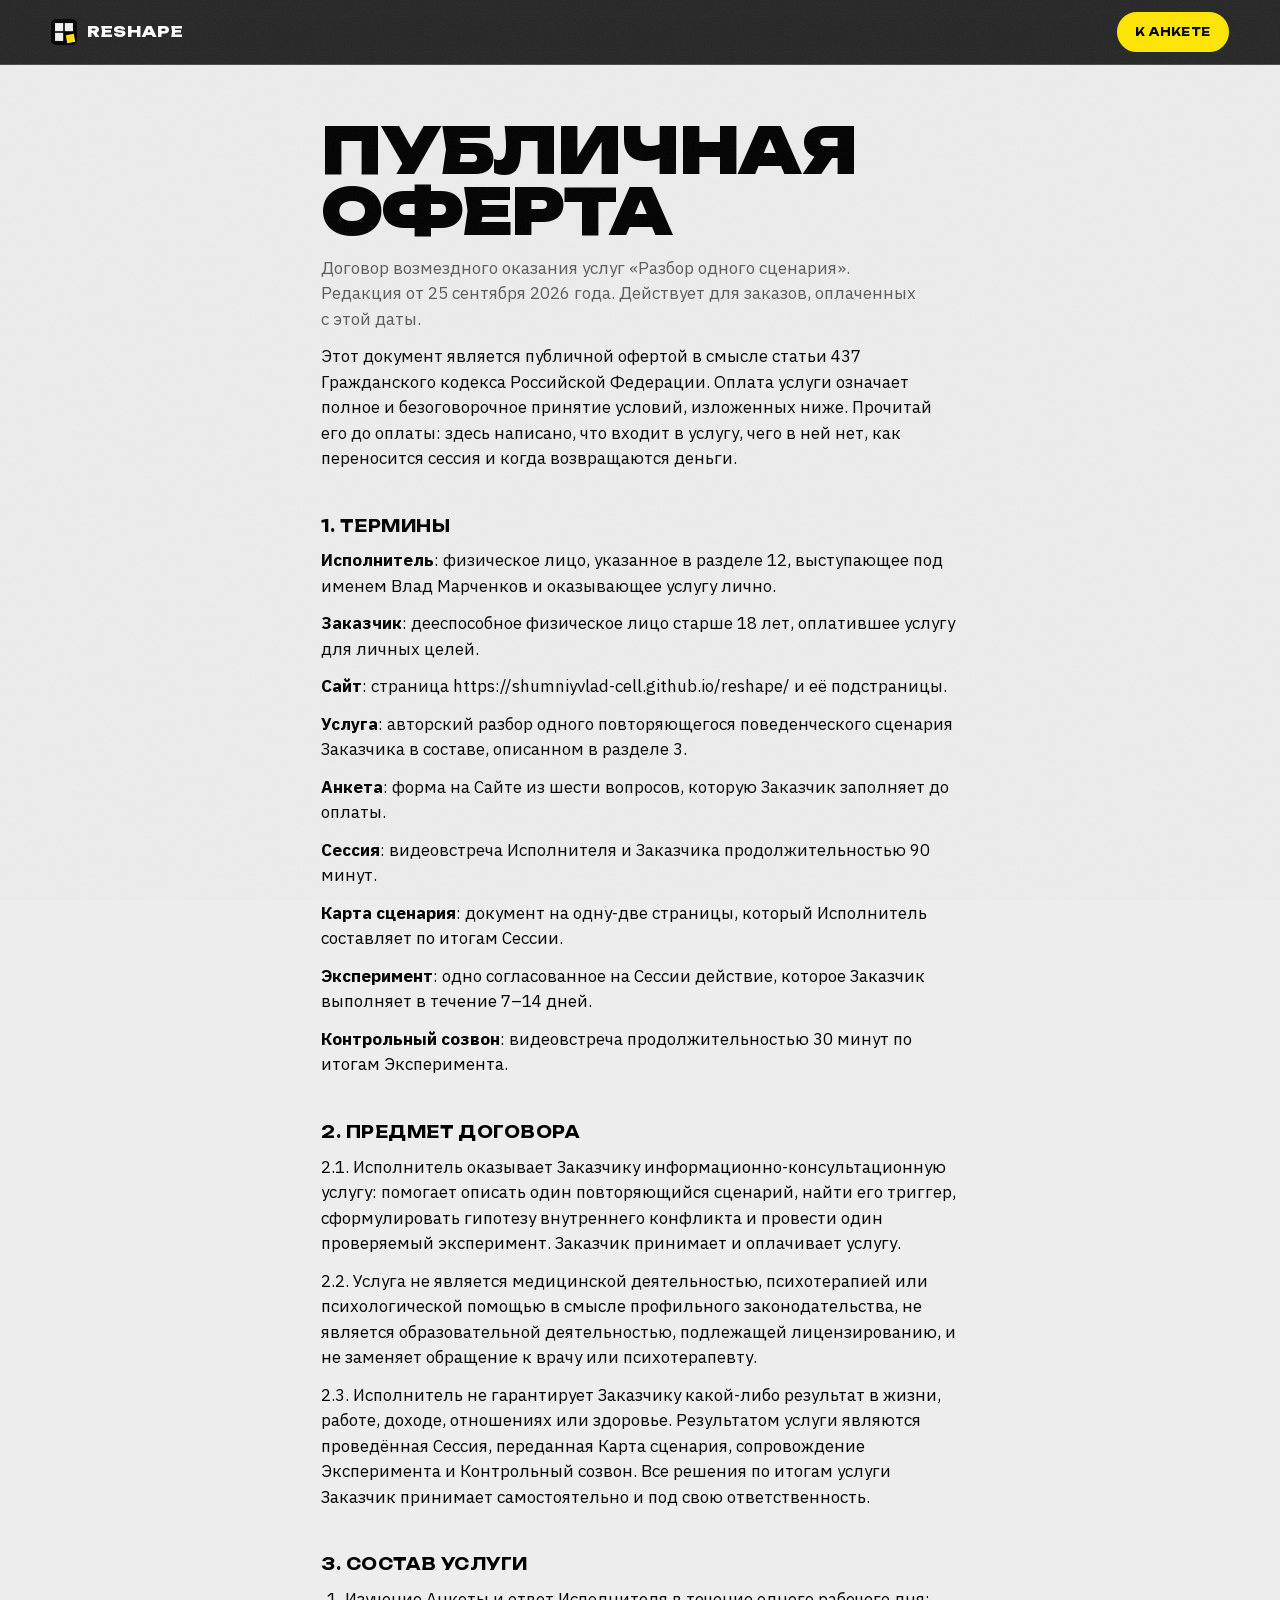
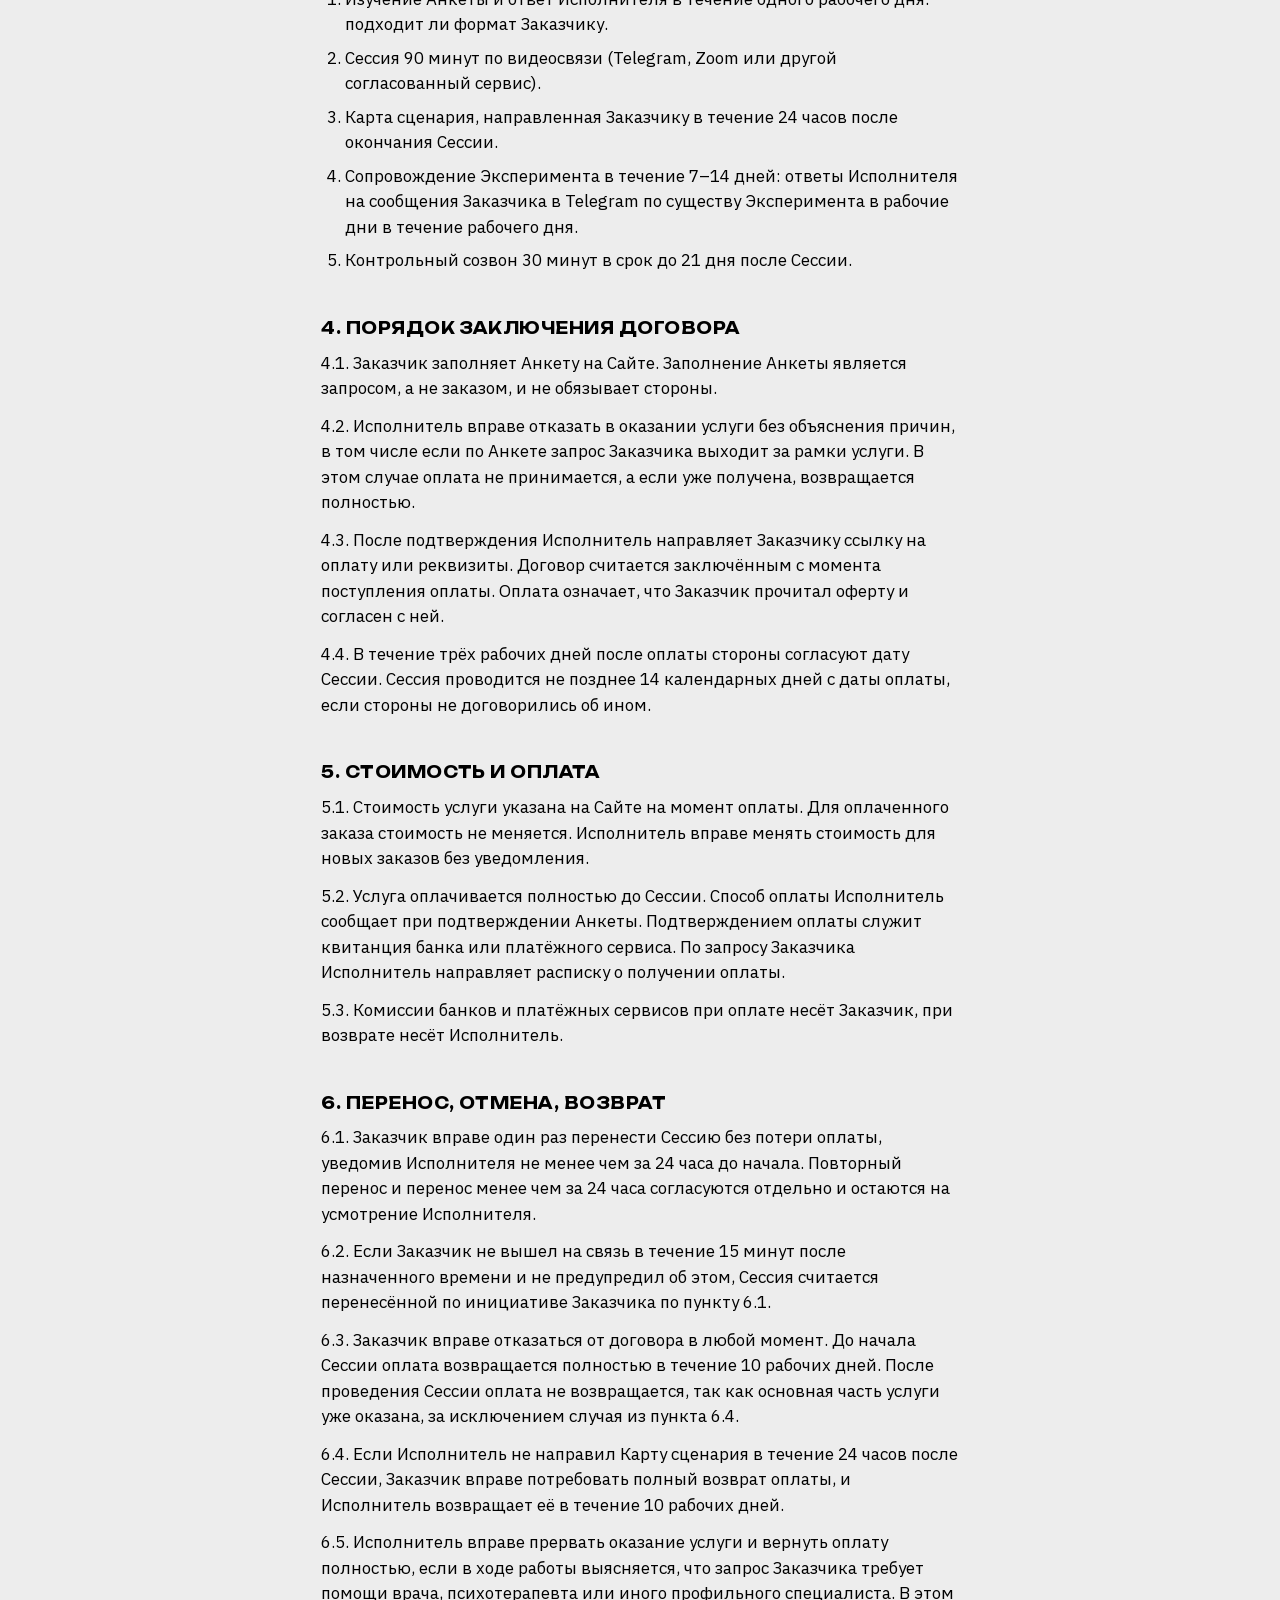
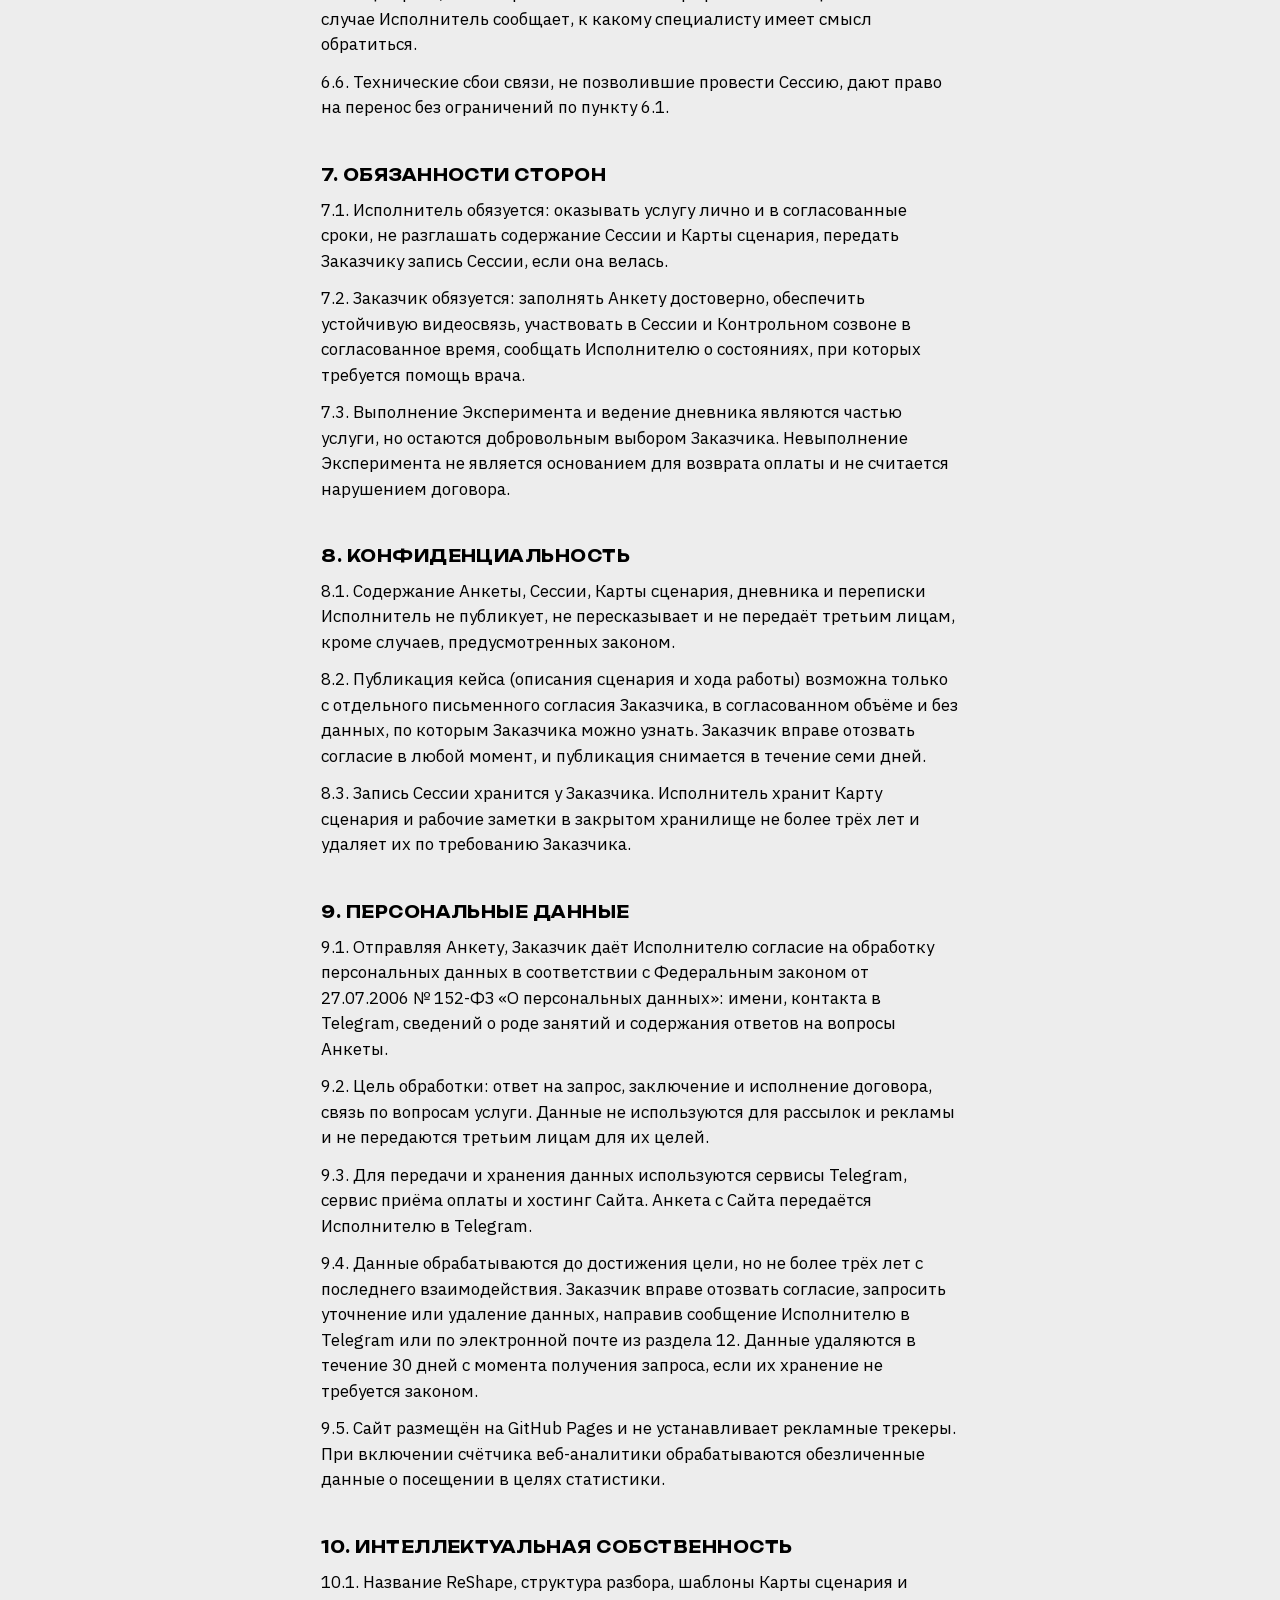
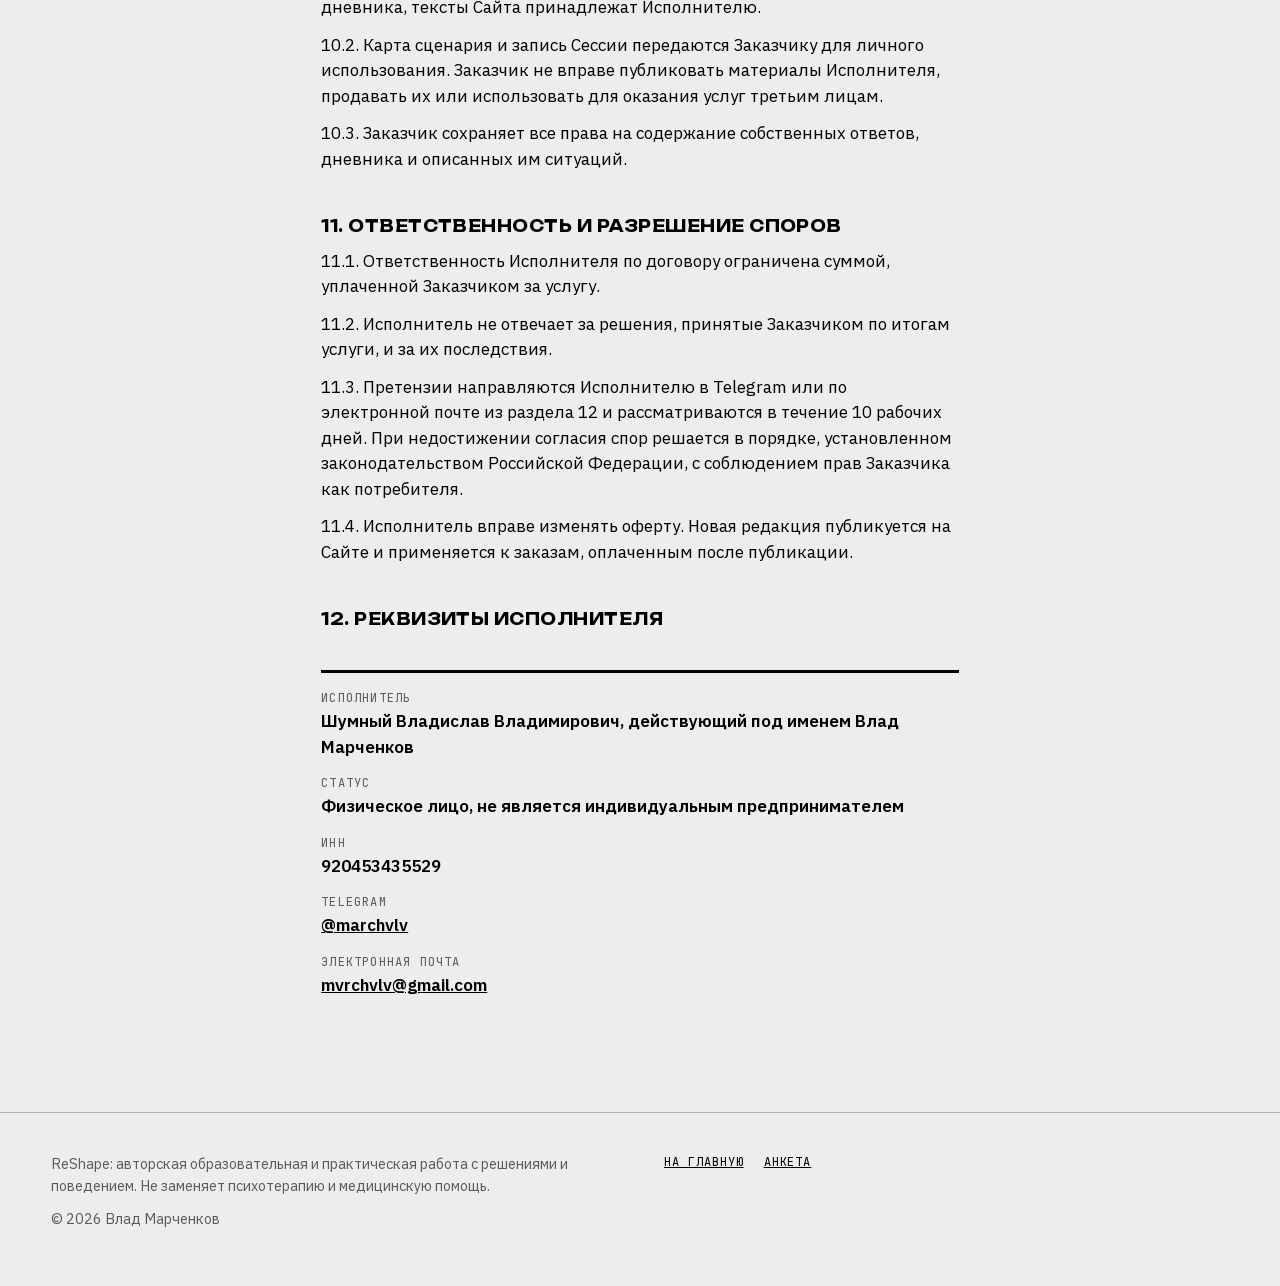
==== commit 1ea1695a: "Короче и легче: текст вдвое, «Документ» жёлтым, «Знакомо?», Влад Марченков, заголовки по ширине Co-A" ====
--- a/oferta.html
+++ b/oferta.html
@@ -34,7 +34,7 @@
   <p>Этот документ является публичной офертой в смысле статьи 437 Гражданского кодекса Российской Федерации. Оплата услуги означает полное и безоговорочное принятие условий, изложенных ниже. Прочитай его до оплаты: здесь написано, что входит в услугу, чего в ней нет, как переносится сессия и когда возвращаются деньги.</p>
 
   <h2>1. Термины</h2>
-  <p><strong>Исполнитель</strong>: физическое лицо, указанное в разделе 12, выступающее под именем Влад Шума и оказывающее услугу лично.</p>
+  <p><strong>Исполнитель</strong>: физическое лицо, указанное в разделе 12, выступающее под именем Влад Марченков и оказывающее услугу лично.</p>
   <p><strong>Заказчик</strong>: дееспособное физическое лицо старше 18 лет, оплатившее услугу для личных целей.</p>
   <p><strong>Сайт</strong>: страница https://shumniyvlad-cell.github.io/reshape/ и её подстраницы.</p>
   <p><strong>Услуга</strong>: авторский разбор одного повторяющегося поведенческого сценария Заказчика в составе, описанном в разделе 3.</p>
@@ -108,7 +108,7 @@
   <h2>12. Реквизиты Исполнителя</h2>
   <dl class="req">
     <dt>Исполнитель</dt>
-    <dd>Шумный Владислав Владимирович, действующий под именем Влад Шума</dd>
+    <dd>Шумный Владислав Владимирович, действующий под именем Влад Марченков</dd>
     <dt>Статус</dt>
     <dd>Физическое лицо, не является индивидуальным предпринимателем</dd>
     <dt>ИНН</dt>
@@ -125,7 +125,7 @@
   <div class="wrap ft__in">
     <div class="ft__legal">
       <p>ReShape: авторская образовательная и практическая работа с решениями и поведением. Не заменяет психотерапию и медицинскую помощь.</p>
-      <p>© 2026 Влад Шума</p>
+      <p>© 2026 Влад Марченков</p>
     </div>
     <div class="ft__links">
       <a href="index.html">На главную</a>
--- a/css/styles.css
+++ b/css/styles.css
@@ -16,8 +16,8 @@
   --max:1360px;
   --gutter:clamp(16px, 4vw, 56px);
 
-  --t0:clamp(1rem, .95rem + .3vw, 1.125rem);
-  --t1:clamp(1.15rem, 1rem + .8vw, 1.5rem);
+  --t0:clamp(.95rem, .9rem + .25vw, 1.0625rem);
+  --t1:clamp(1.05rem, .95rem + .55vw, 1.3rem);
   --t2:clamp(1.5rem, 1.1rem + 1.8vw, 2.4rem);
   --slam:clamp(2.4rem, 1rem + 7vw, 7.5rem);
 }
@@ -52,7 +52,6 @@
   font-family:var(--display);font-weight:900;text-transform:uppercase;
   letter-spacing:-.02em;line-height:.92;font-size:var(--slam);
 }
-.slam--m{font-size:clamp(1.9rem, .9rem + 4.4vw, 4.4rem)}
 .kicker{font-family:var(--mono);font-size:12px;letter-spacing:.1em;text-transform:uppercase;color:var(--grey);margin-bottom:14px}
 .sub{font-size:var(--t1);line-height:1.35;max-width:36ch}
 .tag{
@@ -112,9 +111,12 @@
   font-family:var(--display);font-weight:900;text-transform:uppercase;
   letter-spacing:-.025em;line-height:.95;margin-bottom:clamp(28px, 4vw, 56px);
 }
-.slamwall .ln{display:block;white-space:nowrap;overflow:hidden;font-size:var(--slam);line-height:1.02}
-.slamwall .w{display:inline-block;will-change:transform}
-.slamwall .ln--y{color:var(--yellow)}
+.slamwall .ln{font-size:var(--slam)}
+[data-fit]{min-width:0;max-width:100%}
+[data-fit] .ln{display:block;white-space:nowrap;overflow:hidden;line-height:1.04}
+[data-fit] .w{display:inline-block}
+.slamwall .w{will-change:transform}
+.ln--y,.y{color:var(--yellow)}
 .hero__row{display:grid;grid-template-columns:1fr;gap:24px;align-items:end}
 @media (min-width:900px){.hero__row{grid-template-columns:7fr 5fr}}
 .hero__lead{font-size:var(--t1);line-height:1.35;max-width:38ch}
@@ -147,9 +149,13 @@
 .sec--light .kicker{color:var(--grey-d)}
 .sec--light .btn--ghost{color:#000;border-color:rgba(0,0,0,.5)}
 .sec--light .btn--ghost:hover{background:#000;color:#fff;border-color:#000}
-.sec__head{
-  display:flex;flex-wrap:wrap;align-items:flex-end;justify-content:space-between;
-  gap:16px 32px;margin-bottom:clamp(32px, 5vw, 64px);
+.sec__head{margin-bottom:clamp(32px, 5vw, 64px)}
+.sec__head .slam{max-width:100%}
+.sec__head .sub{margin-top:18px}
+@media (min-width:900px){
+  .sec__head{display:grid;grid-template-columns:minmax(0,7fr) minmax(0,5fr);gap:12px 32px;align-items:end}
+  .sec__head .kicker,.sec__head .slam{grid-column:1 / -1}
+  .sec__head .sub{grid-column:2;margin-top:0}
 }
 .sec__head .sub{color:#C9C9C9}
 .sec--light .sec__head .sub{color:#333}
@@ -168,8 +174,9 @@
   font-size:clamp(2rem, 1rem + 3.6vw, 3.8rem);line-height:.95;letter-spacing:-.02em;
 }
 .sit__q{font-size:var(--t1);line-height:1.35;max-width:34ch}
-.sit__after{margin-top:clamp(36px, 5vw, 72px);display:grid;gap:14px}
+.sit__after{margin-top:clamp(36px, 5vw, 72px);display:grid;grid-template-columns:minmax(0,1fr);gap:14px}
 .sit__after p{max-width:56ch;font-size:var(--t1);line-height:1.35}
+.sit__after .slam{max-width:100%}
 
 /* Этапы */
 .steps{list-style:none;padding:0;border-top:1px solid var(--line)}
@@ -203,12 +210,7 @@
 .pass__foot{padding-top:14px;font-family:var(--mono);font-size:12px;color:var(--grey-d)}
 
 /* Автор */
-.auth{display:grid;grid-template-columns:1fr;gap:32px}
-@media (min-width:900px){.auth{grid-template-columns:1fr 1fr}}
-.auth p{max-width:58ch;color:#D6D6D6}
-.auth p + p{margin-top:1em}
-.hon{border-left:4px solid var(--yellow);padding-left:20px}
-.hon p{color:#fff}
+.hon{border-left:4px solid var(--yellow);padding-left:20px;max-width:56ch;font-size:var(--t1);line-height:1.35}
 
 /* Ноль кейсов */
 .zero{
@@ -216,6 +218,7 @@
   font-size:clamp(2rem, 1rem + 6.5vw, 7.5rem);line-height:.92;letter-spacing:-.02em;margin-bottom:clamp(32px, 5vw, 64px);
 }
 .zero b{color:var(--yellow);font-weight:900}
+#proof .sub{color:#C9C9C9;max-width:44ch}
 .two{display:grid;grid-template-columns:1fr;gap:32px 48px}
 @media (min-width:760px){.two{grid-template-columns:1fr 1fr}}
 .two h3{font-family:var(--mono);font-size:12px;letter-spacing:.1em;text-transform:uppercase;color:var(--grey);margin-bottom:12px}
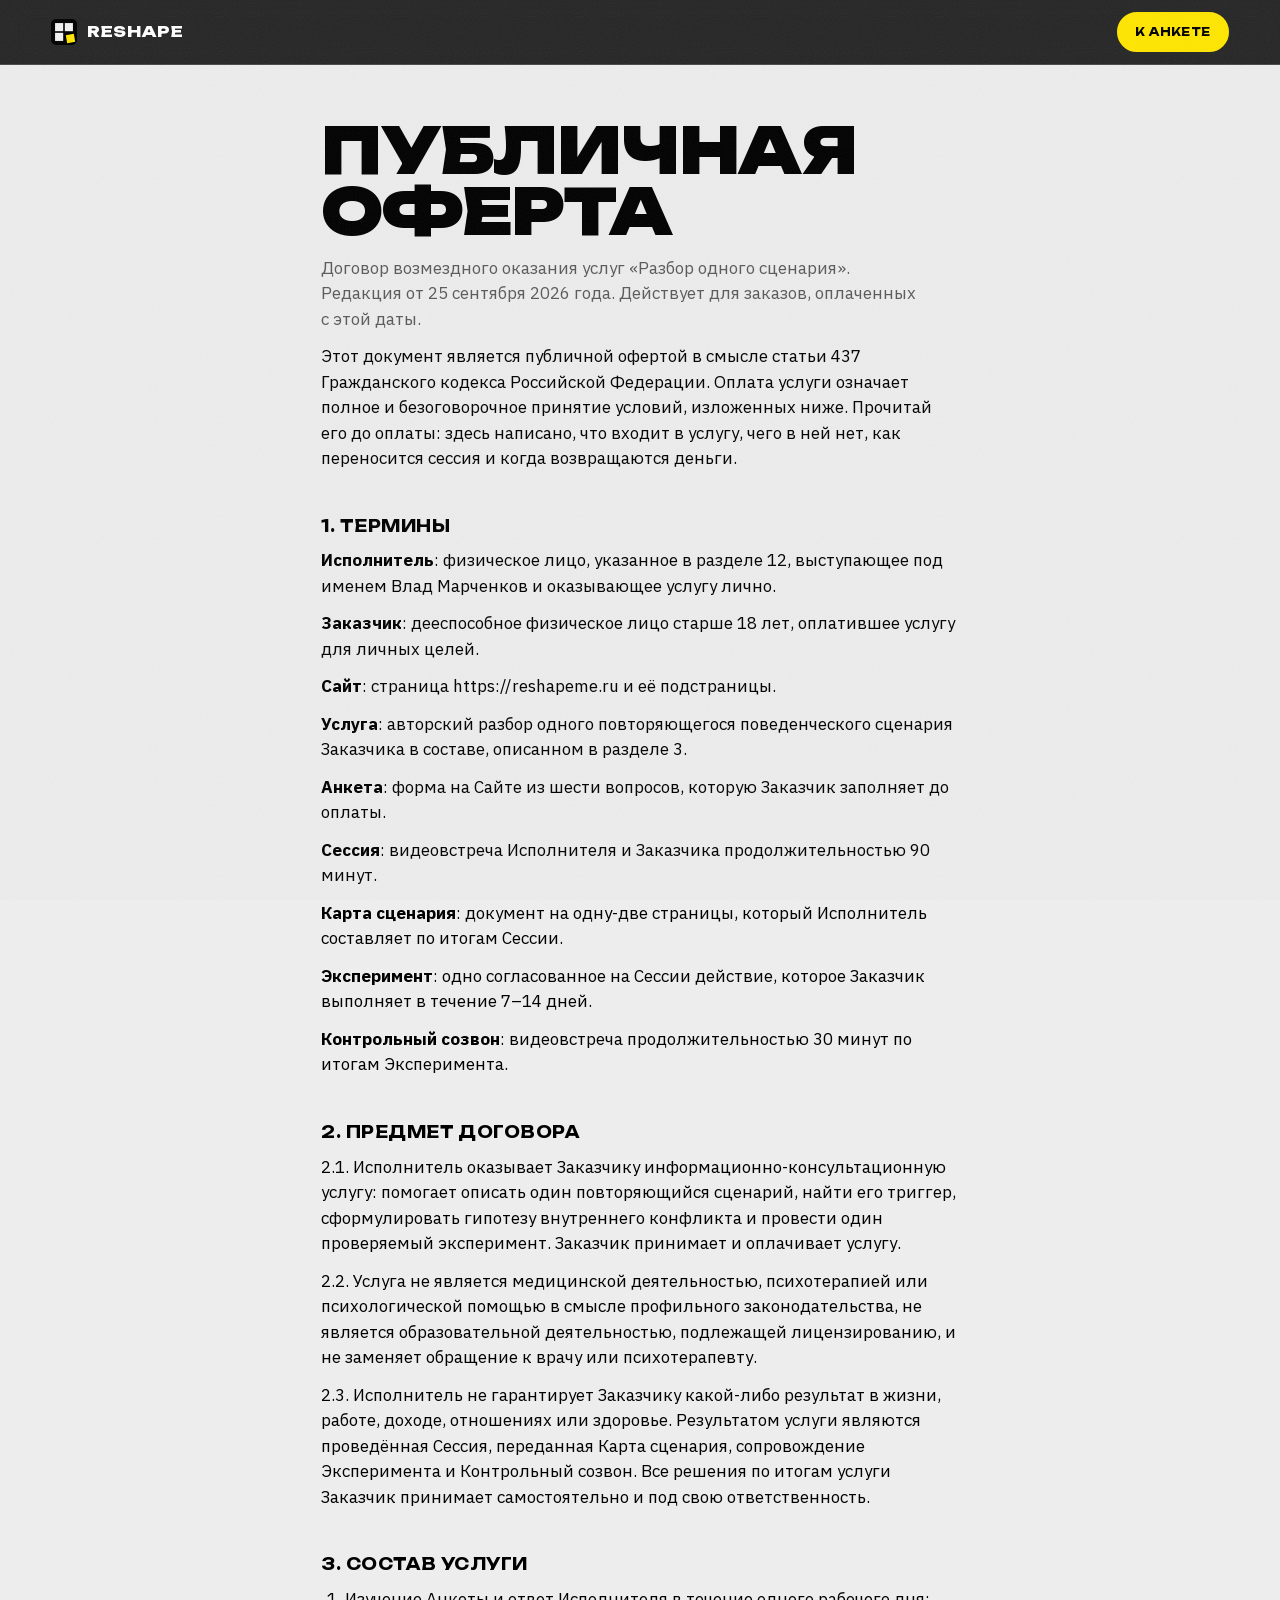
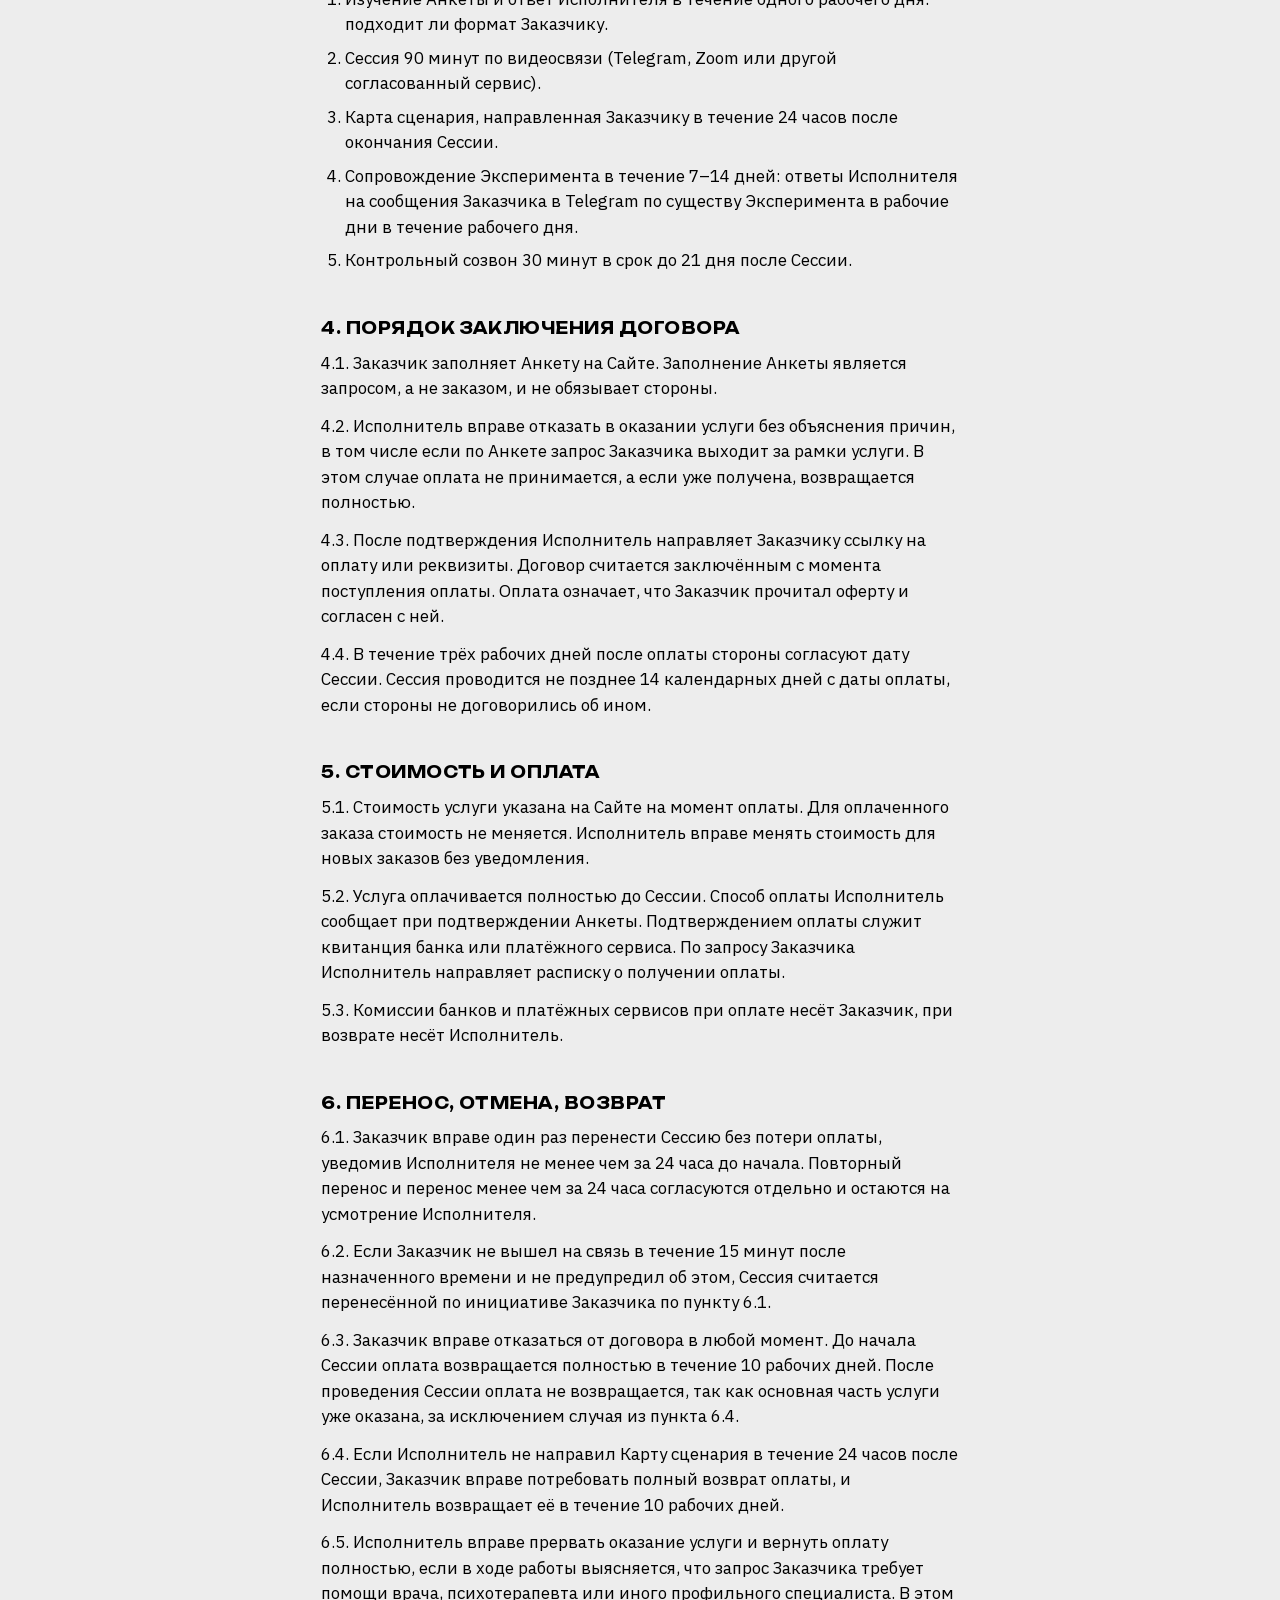
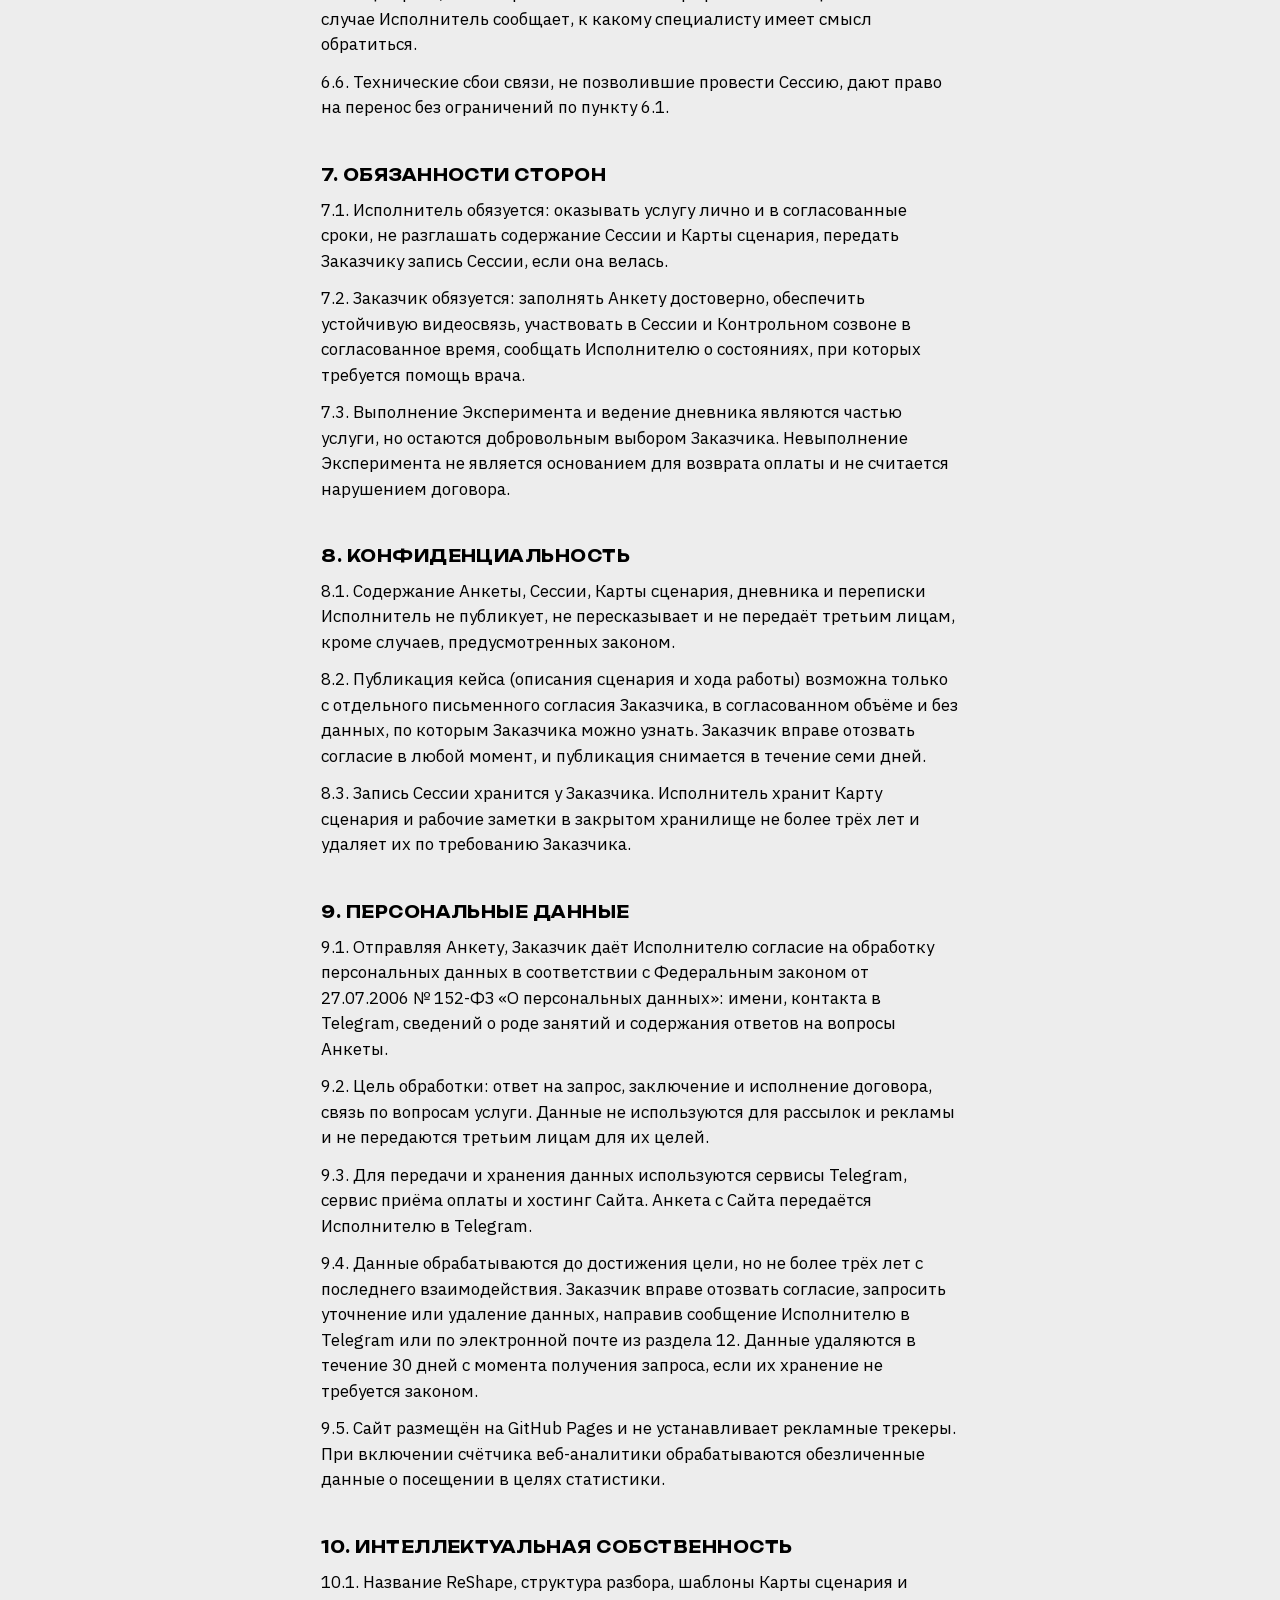
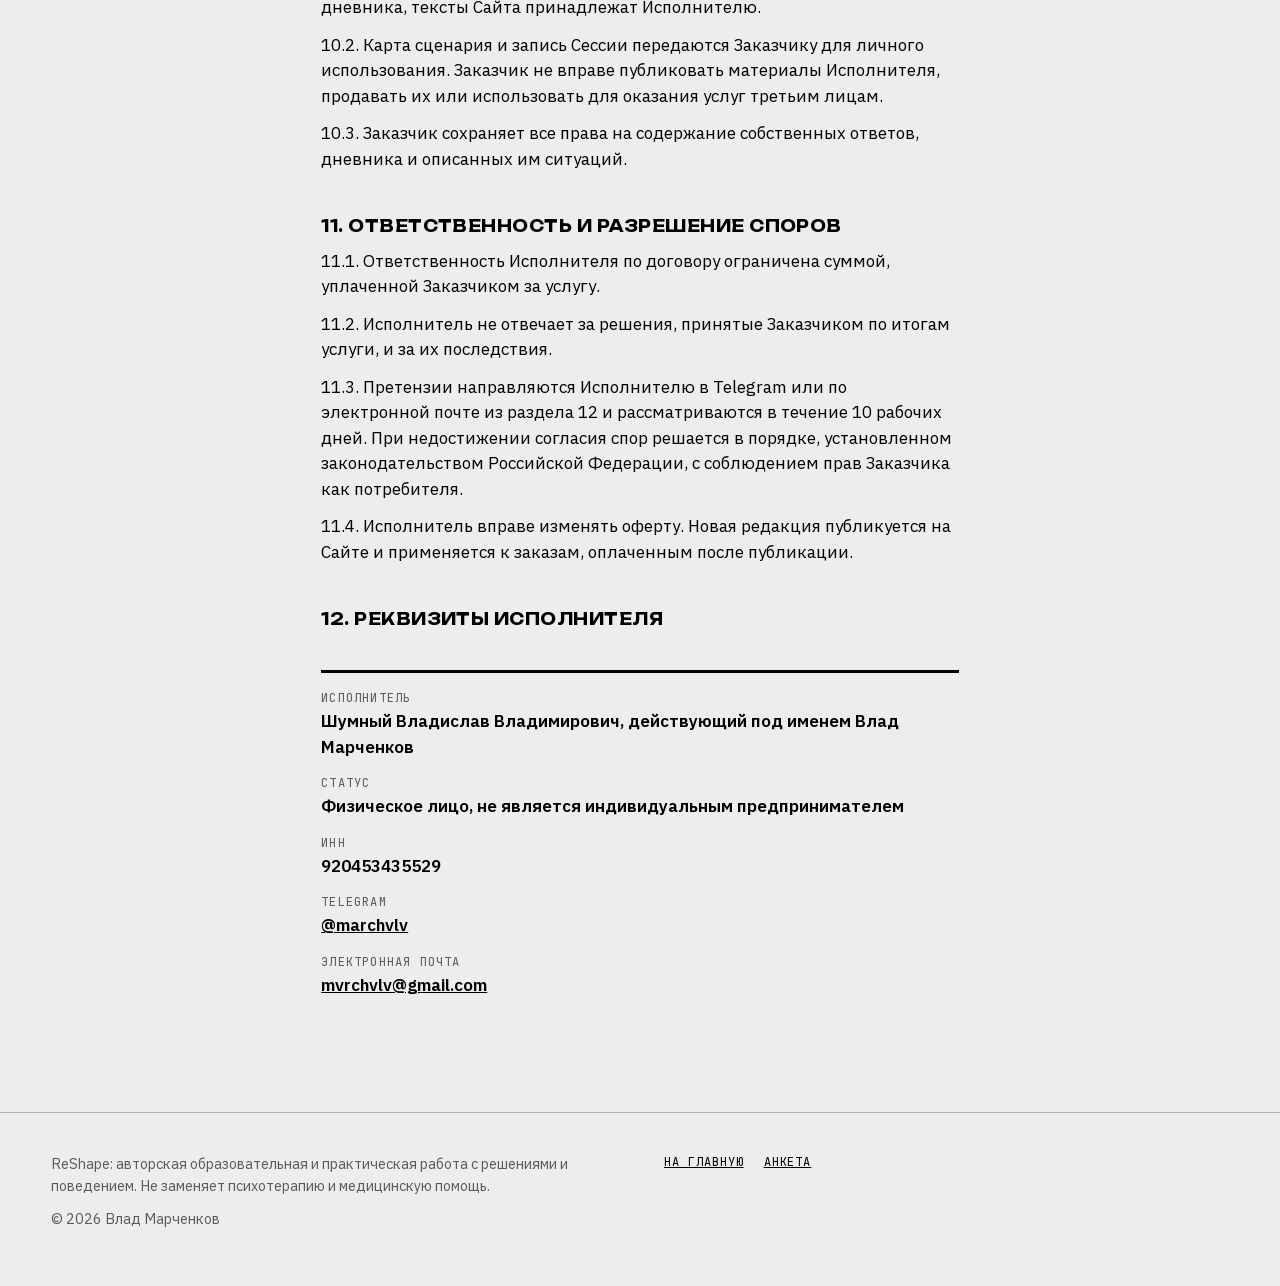
==== commit 46ec1704: "Домен reshapeme.ru: canonical, OG, редирект с github.io, анкета на /api/lead Co-Authored-By: Claude " ====
--- a/oferta.html
+++ b/oferta.html
@@ -3,6 +3,8 @@
 <head>
 <meta charset="utf-8">
 <meta name="viewport" content="width=device-width, initial-scale=1">
+<script>if(location.hostname==='shumniyvlad-cell.github.io'){location.replace('https://reshapeme.ru'+location.pathname.replace(/^\/reshape/,'')+location.search+location.hash)}</script>
+
 <title>Оферта и персональные данные — ReShape</title>
 <meta name="description" content="Публичная оферта на услугу «Разбор одного сценария» и условия обработки персональных данных.">
 <meta name="robots" content="noindex">
@@ -36,7 +38,7 @@
   <h2>1. Термины</h2>
   <p><strong>Исполнитель</strong>: физическое лицо, указанное в разделе 12, выступающее под именем Влад Марченков и оказывающее услугу лично.</p>
   <p><strong>Заказчик</strong>: дееспособное физическое лицо старше 18 лет, оплатившее услугу для личных целей.</p>
-  <p><strong>Сайт</strong>: страница https://shumniyvlad-cell.github.io/reshape/ и её подстраницы.</p>
+  <p><strong>Сайт</strong>: страница https://reshapeme.ru и её подстраницы.</p>
   <p><strong>Услуга</strong>: авторский разбор одного повторяющегося поведенческого сценария Заказчика в составе, описанном в разделе 3.</p>
   <p><strong>Анкета</strong>: форма на Сайте из шести вопросов, которую Заказчик заполняет до оплаты.</p>
   <p><strong>Сессия</strong>: видеовстреча Исполнителя и Заказчика продолжительностью 90 минут.</p>
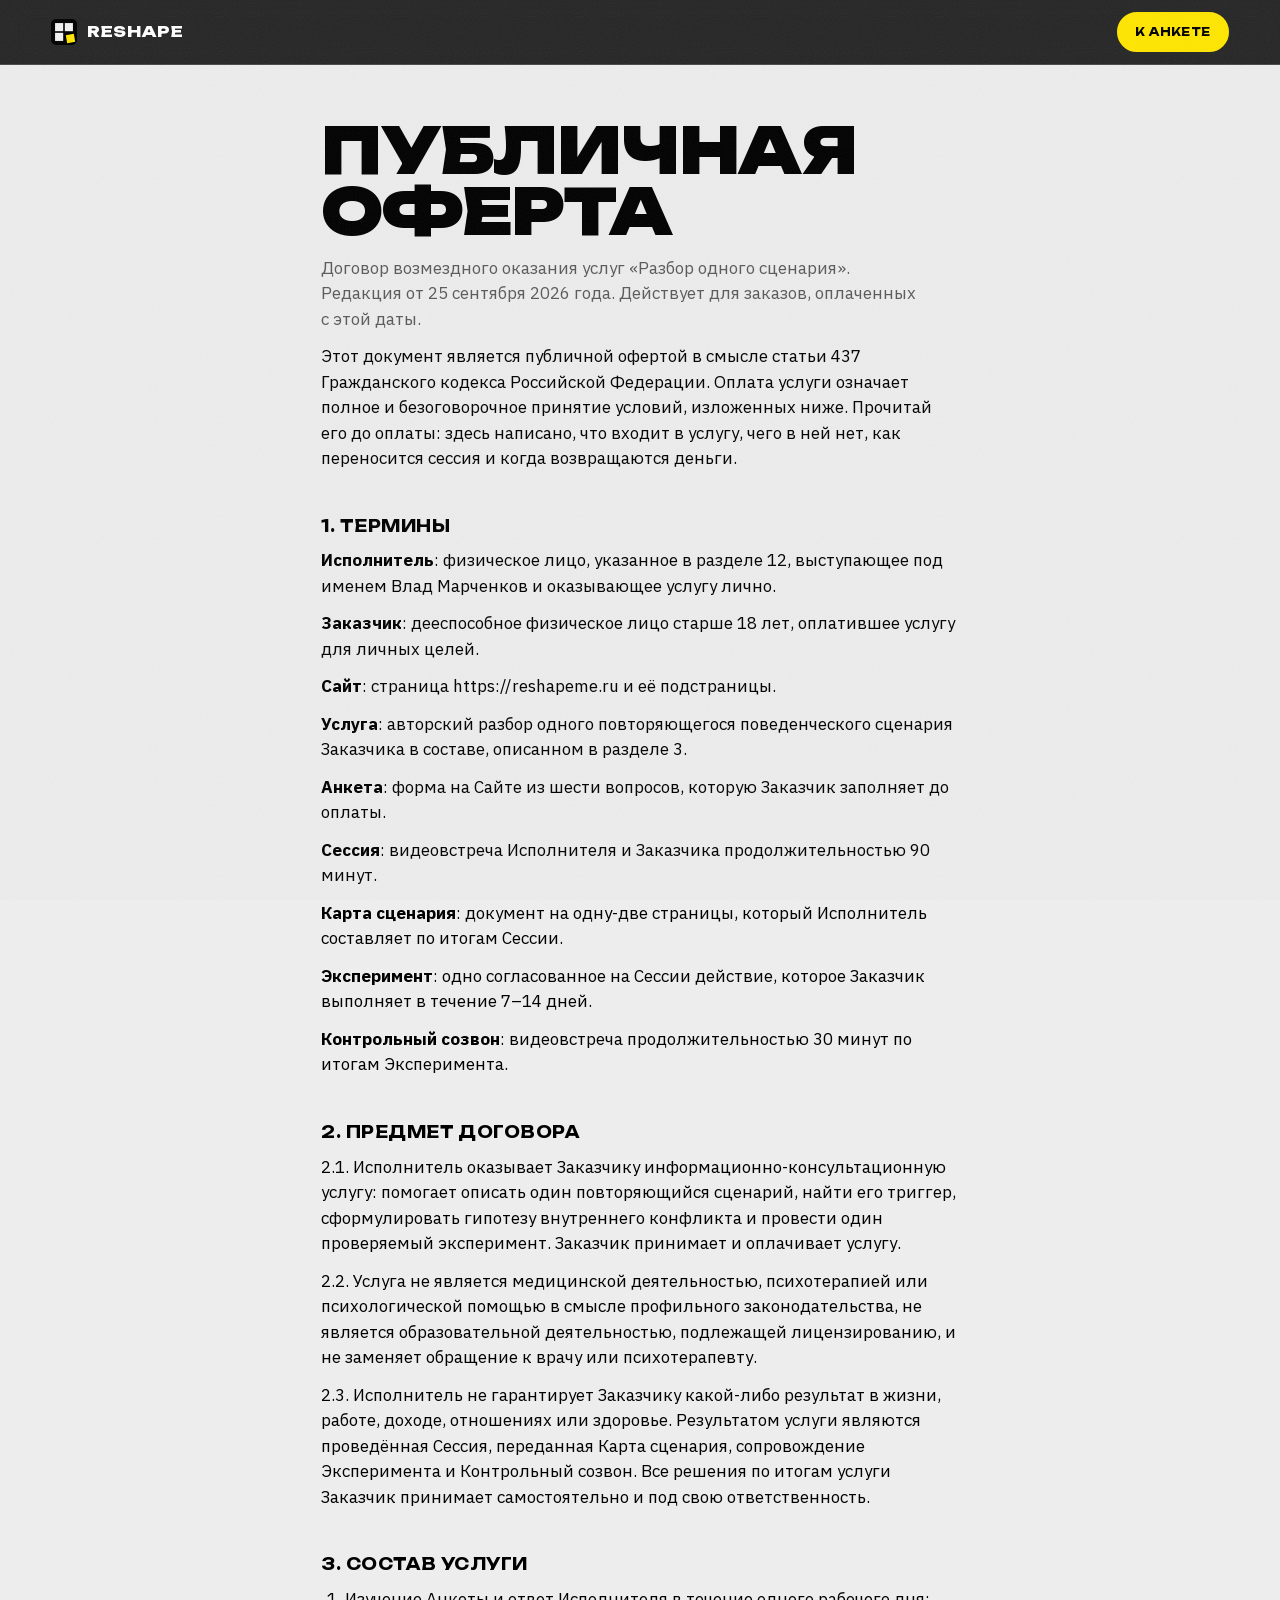
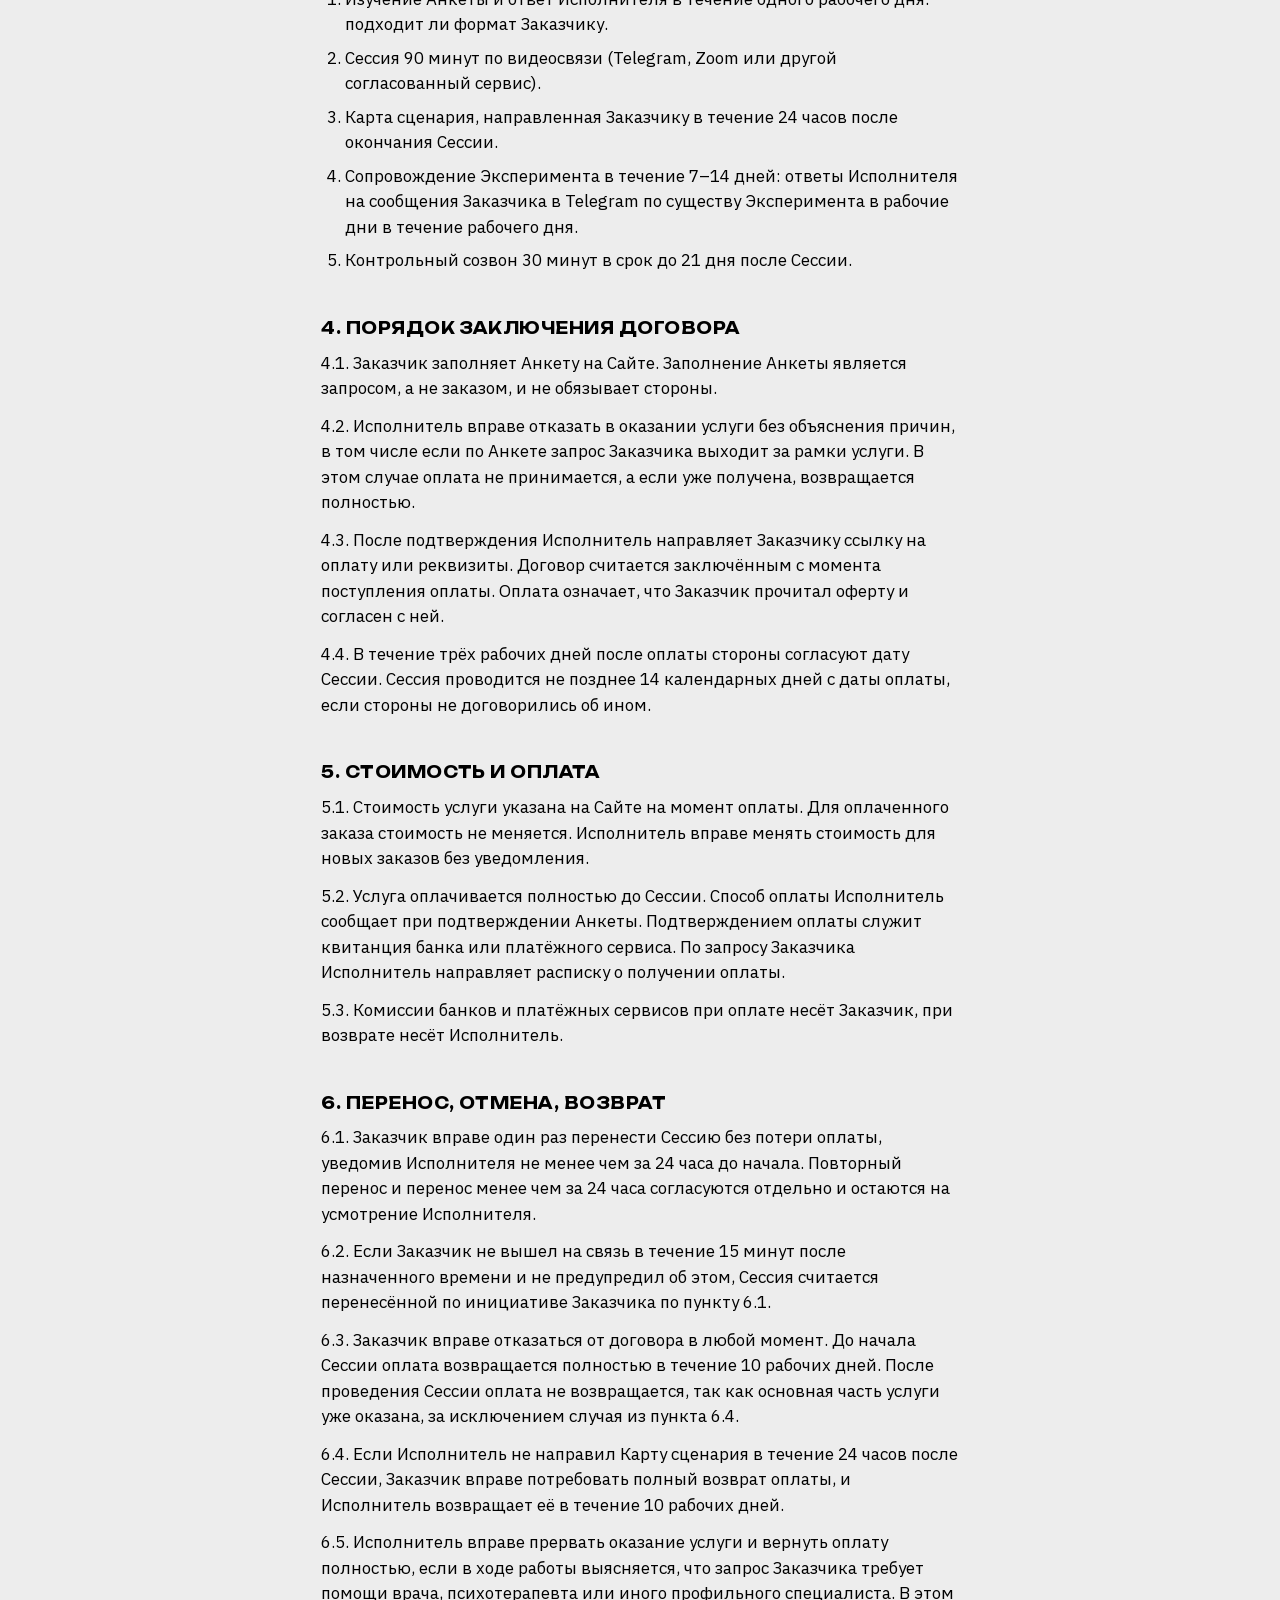
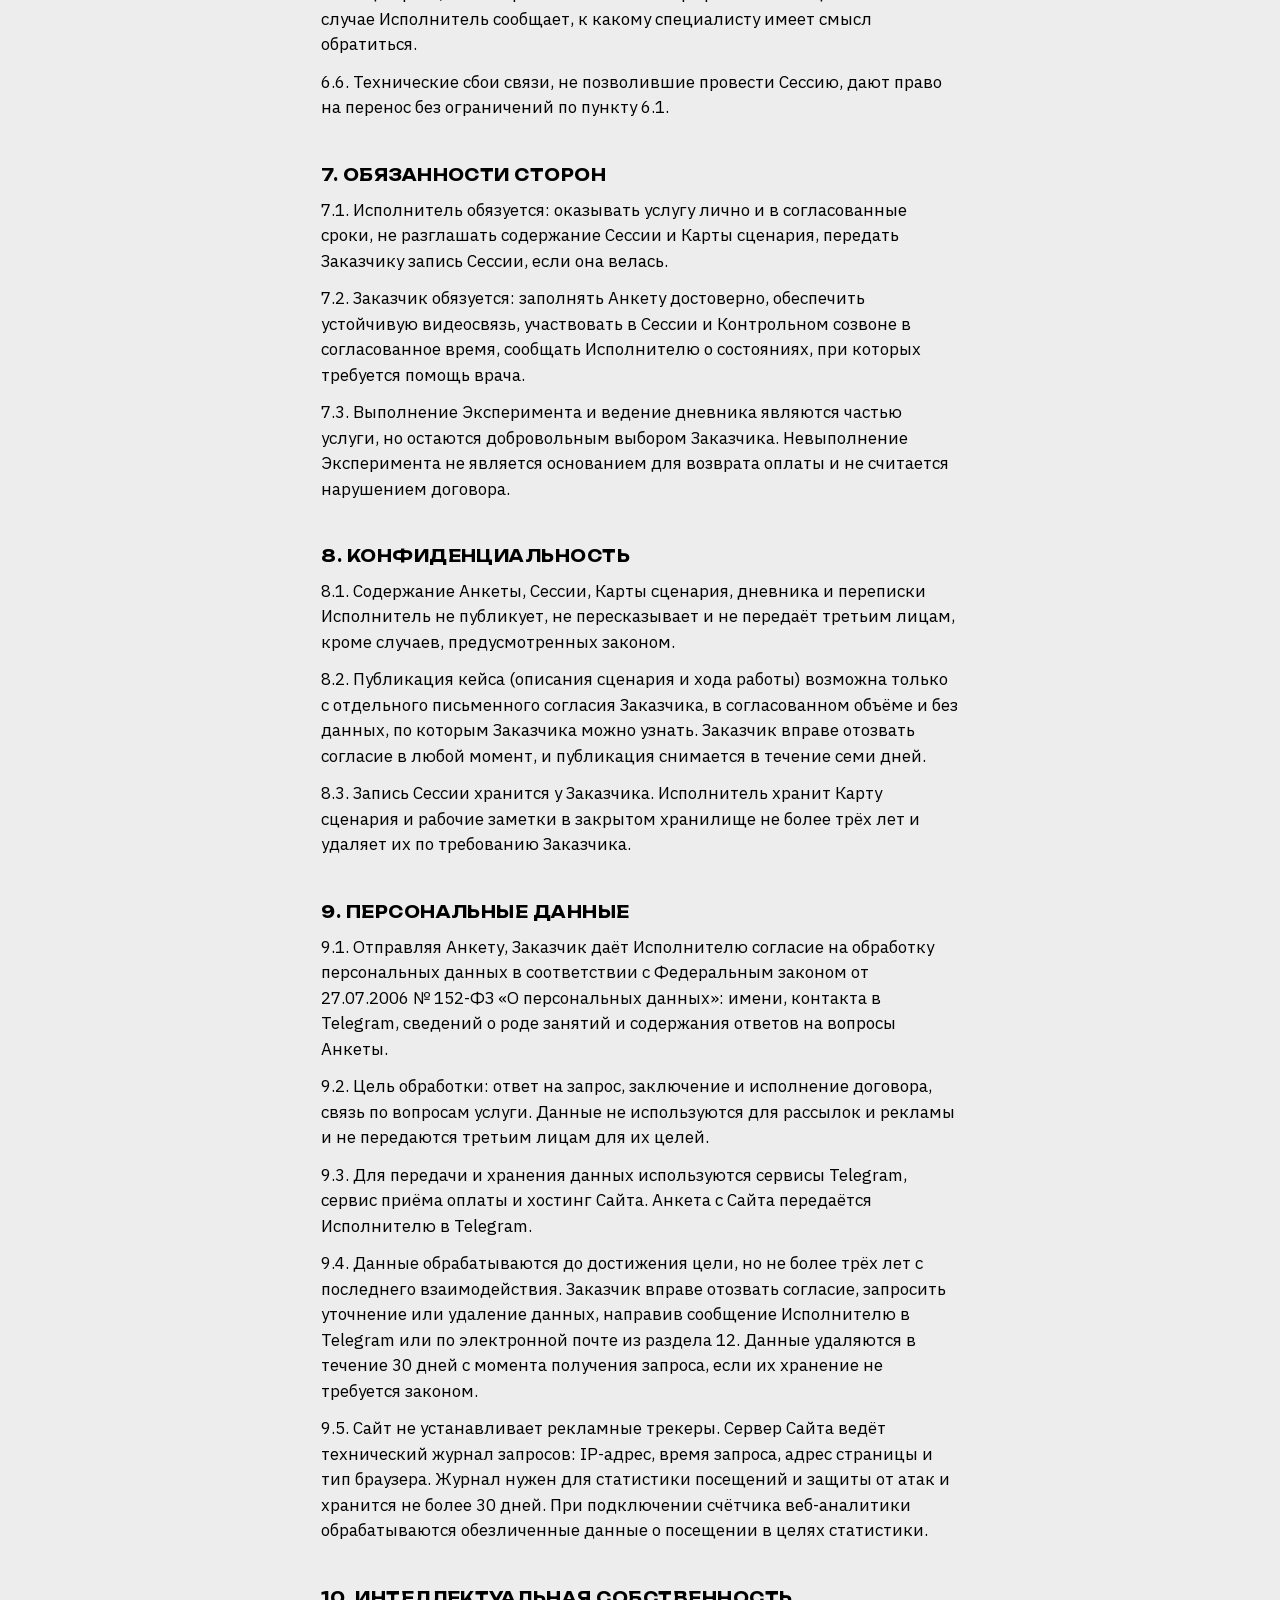
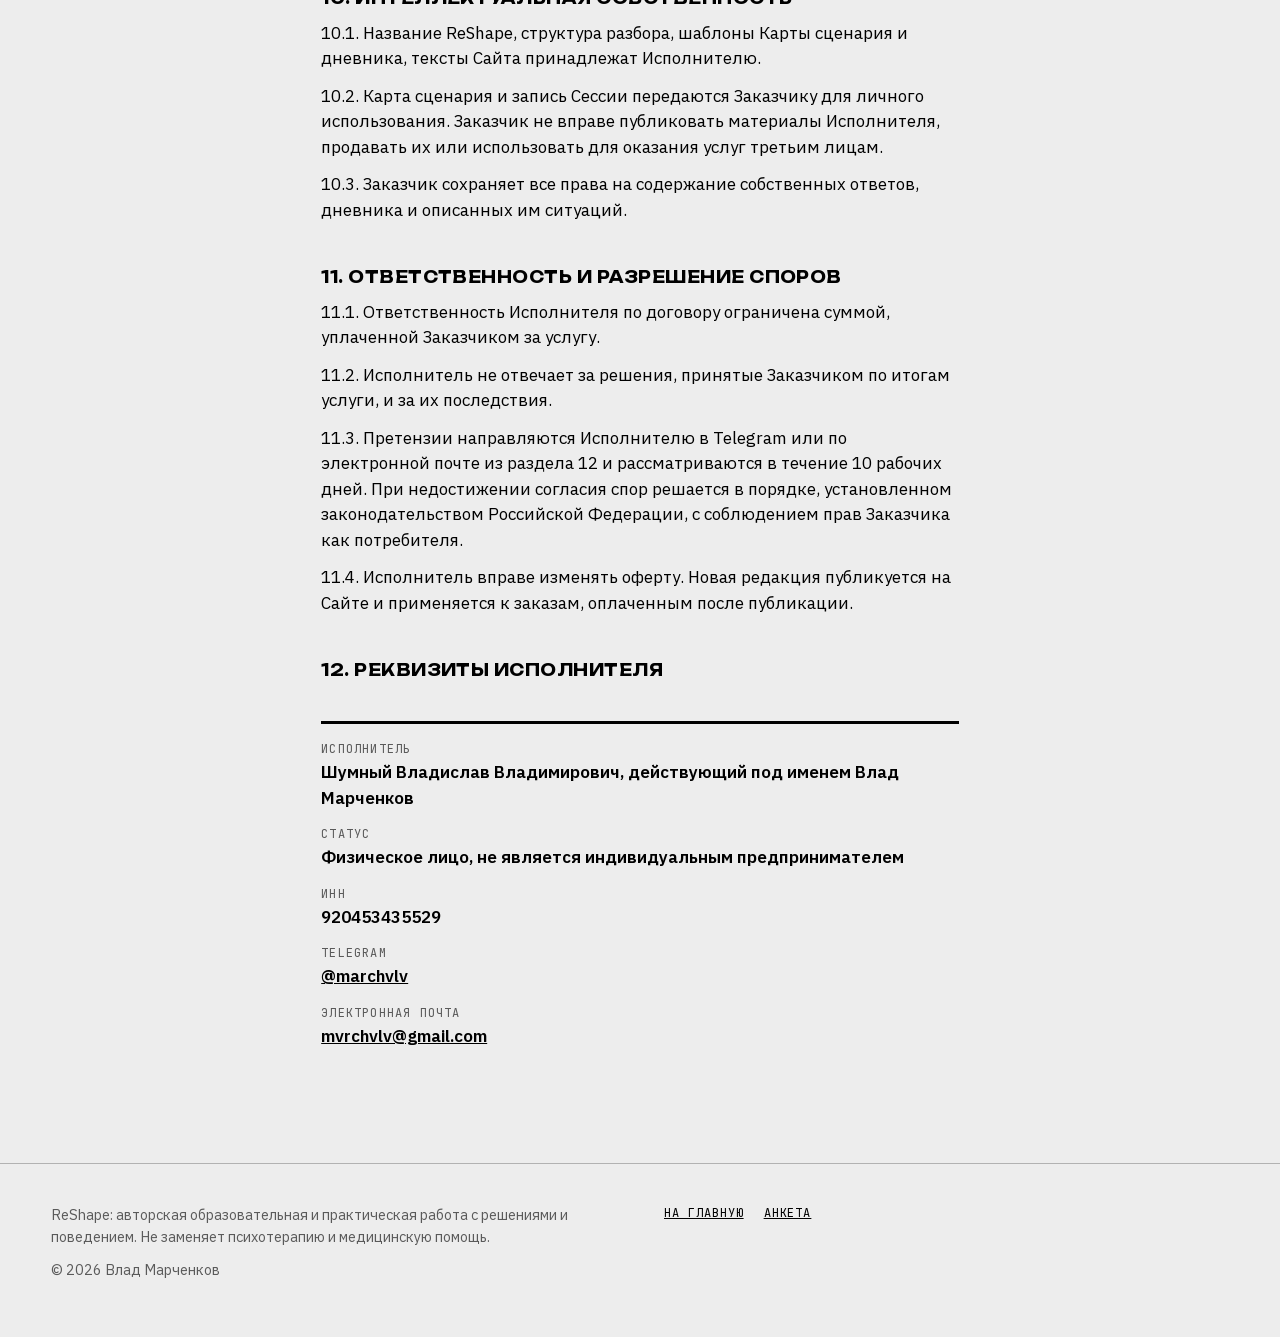
==== commit ce0daa7e: "Оферта: технический журнал посещений сервера, хранение 30 дней Co-Authored-By: Claude Opus 5.5 <nore" ====
--- a/oferta.html
+++ b/oferta.html
@@ -94,7 +94,7 @@
   <p>9.2. Цель обработки: ответ на запрос, заключение и исполнение договора, связь по вопросам услуги. Данные не используются для рассылок и рекламы и не передаются третьим лицам для их целей.</p>
   <p>9.3. Для передачи и хранения данных используются сервисы Telegram, сервис приёма оплаты и хостинг Сайта. Анкета с Сайта передаётся Исполнителю в Telegram.</p>
   <p>9.4. Данные обрабатываются до достижения цели, но не более трёх лет с последнего взаимодействия. Заказчик вправе отозвать согласие, запросить уточнение или удаление данных, направив сообщение Исполнителю в Telegram или по электронной почте из раздела 12. Данные удаляются в течение 30 дней с момента получения запроса, если их хранение не требуется законом.</p>
-  <p>9.5. Сайт размещён на GitHub Pages и не устанавливает рекламные трекеры. При включении счётчика веб-аналитики обрабатываются обезличенные данные о посещении в целях статистики.</p>
+  <p>9.5. Сайт не устанавливает рекламные трекеры. Сервер Сайта ведёт технический журнал запросов: IP-адрес, время запроса, адрес страницы и тип браузера. Журнал нужен для статистики посещений и защиты от атак и хранится не более 30 дней. При подключении счётчика веб-аналитики обрабатываются обезличенные данные о посещении в целях статистики.</p>
 
   <h2>10. Интеллектуальная собственность</h2>
   <p>10.1. Название ReShape, структура разбора, шаблоны Карты сценария и дневника, тексты Сайта принадлежат Исполнителю.</p>
--- a/css/styles.css
+++ b/css/styles.css
@@ -215,7 +215,7 @@
 /* Ноль кейсов */
 .zero{
   font-family:var(--display);font-weight:900;text-transform:uppercase;
-  font-size:clamp(2rem, 1rem + 6.5vw, 7.5rem);line-height:.92;letter-spacing:-.02em;margin-bottom:clamp(32px, 5vw, 64px);
+  font-size:clamp(1.75rem, .45rem + 6.8vw, 7.5rem);line-height:.92;letter-spacing:-.02em;margin-bottom:clamp(32px, 5vw, 64px);white-space:nowrap;
 }
 .zero b{color:var(--yellow);font-weight:900}
 #proof .sub{color:#C9C9C9;max-width:44ch}
@@ -321,3 +321,84 @@
 @keyframes fade{from{opacity:0;transform:translateY(14px)}to{opacity:1;transform:none}}
 .motion .rv{opacity:0;transform:translateY(28px);transition:opacity .7s cubic-bezier(.2,.7,.2,1), transform .7s cubic-bezier(.2,.7,.2,1)}
 .motion .rv.in{opacity:1;transform:none}
+
+/* ---------- Плакаты-сценарии ---------- */
+.sec--intro{padding-bottom:clamp(40px, 6vw, 72px)}
+.poster{
+  position:relative;overflow:hidden;isolation:isolate;
+  min-height:clamp(540px, 88svh, 1000px);
+  display:flex;
+}
+.poster::after{
+  content:'';position:absolute;inset:0;pointer-events:none;z-index:1;opacity:.22;mix-blend-mode:overlay;
+  background-image:url("data:image/svg+xml,%3Csvg xmlns='http://www.w3.org/2000/svg' width='220' height='220'%3E%3Cfilter id='n'%3E%3CfeTurbulence type='fractalNoise' baseFrequency='.9' numOctaves='3' stitchTiles='stitch'/%3E%3C/filter%3E%3Crect width='100%25' height='100%25' filter='url(%23n)'/%3E%3C/svg%3E");
+  background-size:220px 220px;
+}
+.poster__in{
+  position:relative;z-index:2;width:100%;max-width:var(--max);margin:0 auto;
+  padding:clamp(28px, 5vw, 64px) var(--gutter);
+  display:flex;flex-direction:column;justify-content:space-between;gap:40px;
+}
+.poster__tag{font-family:var(--mono);font-size:12px;letter-spacing:.16em;text-transform:uppercase;opacity:.7}
+.poster__line{
+  --blur-final:0px;
+  font-family:var(--sans);font-weight:500;
+  font-size:clamp(1.65rem, .9rem + 3.3vw, 3.7rem);line-height:1.12;letter-spacing:-.012em;
+  max-width:19ch;margin:auto 0 auto clamp(0px, 6vw, 96px);
+}
+.poster__line p + p{margin-top:.95em}
+.poster__cap{font-family:var(--mono);font-size:13px;letter-spacing:.03em;opacity:.8;max-width:44ch}
+
+.poster--blue{background:#1616EE;color:#fff}
+.poster--blue .poster__line{
+  text-shadow:0 0 1px #fff, 0 0 9px rgba(255,255,255,.75), 0 0 26px rgba(150,165,255,.85),
+    -1.5px 0 0 rgba(255,60,130,.35), 1.5px 0 0 rgba(90,220,255,.35);
+}
+.poster--green{background:#86CF0B;color:#0b0b0b}
+.poster--green .poster__line{--blur-final:.55px;filter:blur(.55px);text-shadow:7px 0 3px rgba(0,0,0,.26), -4px 0 3px rgba(0,0,0,.18)}
+.poster--red{background:#050505;color:#FF2E2E}
+.poster--red .poster__line{
+  font-family:var(--mono);font-weight:700;text-transform:uppercase;letter-spacing:.01em;
+  font-size:clamp(1.25rem, .8rem + 2.4vw, 2.7rem);max-width:26ch;
+  text-shadow:0 0 3px #ff2424, 0 0 13px rgba(255,24,24,.75), 0 0 34px rgba(255,0,0,.45);
+}
+.poster__dialog .r{margin-left:clamp(28px, 16vw, 300px)}
+.poster--paper{
+  background:#ECEAE4;color:#0b0b0b;
+  box-shadow:inset 0 0 0 clamp(12px, 2.4vw, 24px) #ECEAE4, inset 0 0 0 calc(clamp(12px, 2.4vw, 24px) + 6px) #0b0b0b;
+}
+.poster--paper .poster__in{padding:clamp(44px, 7vw, 88px) calc(var(--gutter) + clamp(12px, 2.4vw, 24px))}
+.poster--paper .poster__line{--blur-final:.6px;font-weight:700;filter:blur(.6px);text-shadow:5px 0 4px rgba(0,0,0,.32), -3px 0 3px rgba(0,0,0,.22)}
+.poster--yellow{background:var(--yellow);color:#000}
+.poster--yellow .poster__line{font-weight:600;max-width:22ch}
+
+/* Фокус: строка проявляется из размытия, когда плакат въезжает в экран */
+.motion .poster__line.focus{opacity:0;filter:blur(10px);transition:opacity .9s ease, filter 1.2s cubic-bezier(.2,.7,.2,1)}
+.motion .poster__line.focus.in{opacity:1;filter:blur(var(--blur-final))}
+
+/* ---------- Формулы ---------- */
+.formulas{list-style:none;padding:0;margin:0;display:grid;gap:clamp(16px, 2.4vw, 28px)}
+.formula{
+  display:flex;flex-wrap:wrap;align-items:baseline;gap:.2em .5em;
+  font-family:var(--display);font-weight:800;text-transform:uppercase;letter-spacing:-.01em;
+  font-size:clamp(1.05rem, .65rem + 1.7vw, 2.15rem);line-height:1.18;
+  padding-bottom:clamp(16px, 2.4vw, 28px);border-bottom:1px solid var(--line);
+}
+.formula i{font-style:normal;font-family:var(--mono);font-weight:700;color:var(--grey)}
+.formula .minus{color:#FF3B30}
+.formula b{font-weight:900;color:#fff}
+.formula--yes b{background:var(--yellow);color:#000;padding:0 .22em;-webkit-box-decoration-break:clone;box-decoration-break:clone}
+.formulas__note{margin-top:18px;font-family:var(--mono);font-size:12px;letter-spacing:.12em;text-transform:uppercase;color:var(--grey)}
+
+/* ---------- Калькулятор ---------- */
+.calc{background:#fff;border:3px solid #000;padding:clamp(20px, 3.5vw, 40px);margin-bottom:clamp(40px, 6vw, 72px);box-shadow:10px 10px 0 #000;margin-right:10px}
+.calc__title{font-family:var(--display);font-weight:800;text-transform:uppercase;font-size:clamp(1.1rem, .75rem + 1.4vw, 1.9rem);line-height:1.1;margin:0 0 20px;max-width:26ch}
+.calc__row{display:grid;grid-template-columns:1fr auto;gap:6px 16px;align-items:baseline;padding:16px 0;border-top:1px solid rgba(0,0,0,.2)}
+.calc__row label{font-weight:600}
+.calc__row output{font-family:var(--display);font-weight:800;font-size:clamp(1rem, .9rem + .5vw, 1.3rem);white-space:nowrap}
+.calc__row input[type=range]{grid-column:1 / -1;width:100%;height:32px;accent-color:#000;cursor:pointer}
+.calc__hint{grid-column:1 / -1;color:#555;font-size:.9rem;max-width:60ch}
+.calc__res{margin-top:6px;padding-top:18px;border-top:3px solid #000}
+.calc__res strong{display:block;font-family:var(--display);font-weight:900;font-size:clamp(2.2rem, 1rem + 5vw, 4.8rem);line-height:1;letter-spacing:-.03em;margin:8px 0 14px}
+.calc__res p{max-width:54ch}
+.calc__res .hl{background:var(--yellow);padding:0 .2em;font-weight:700}
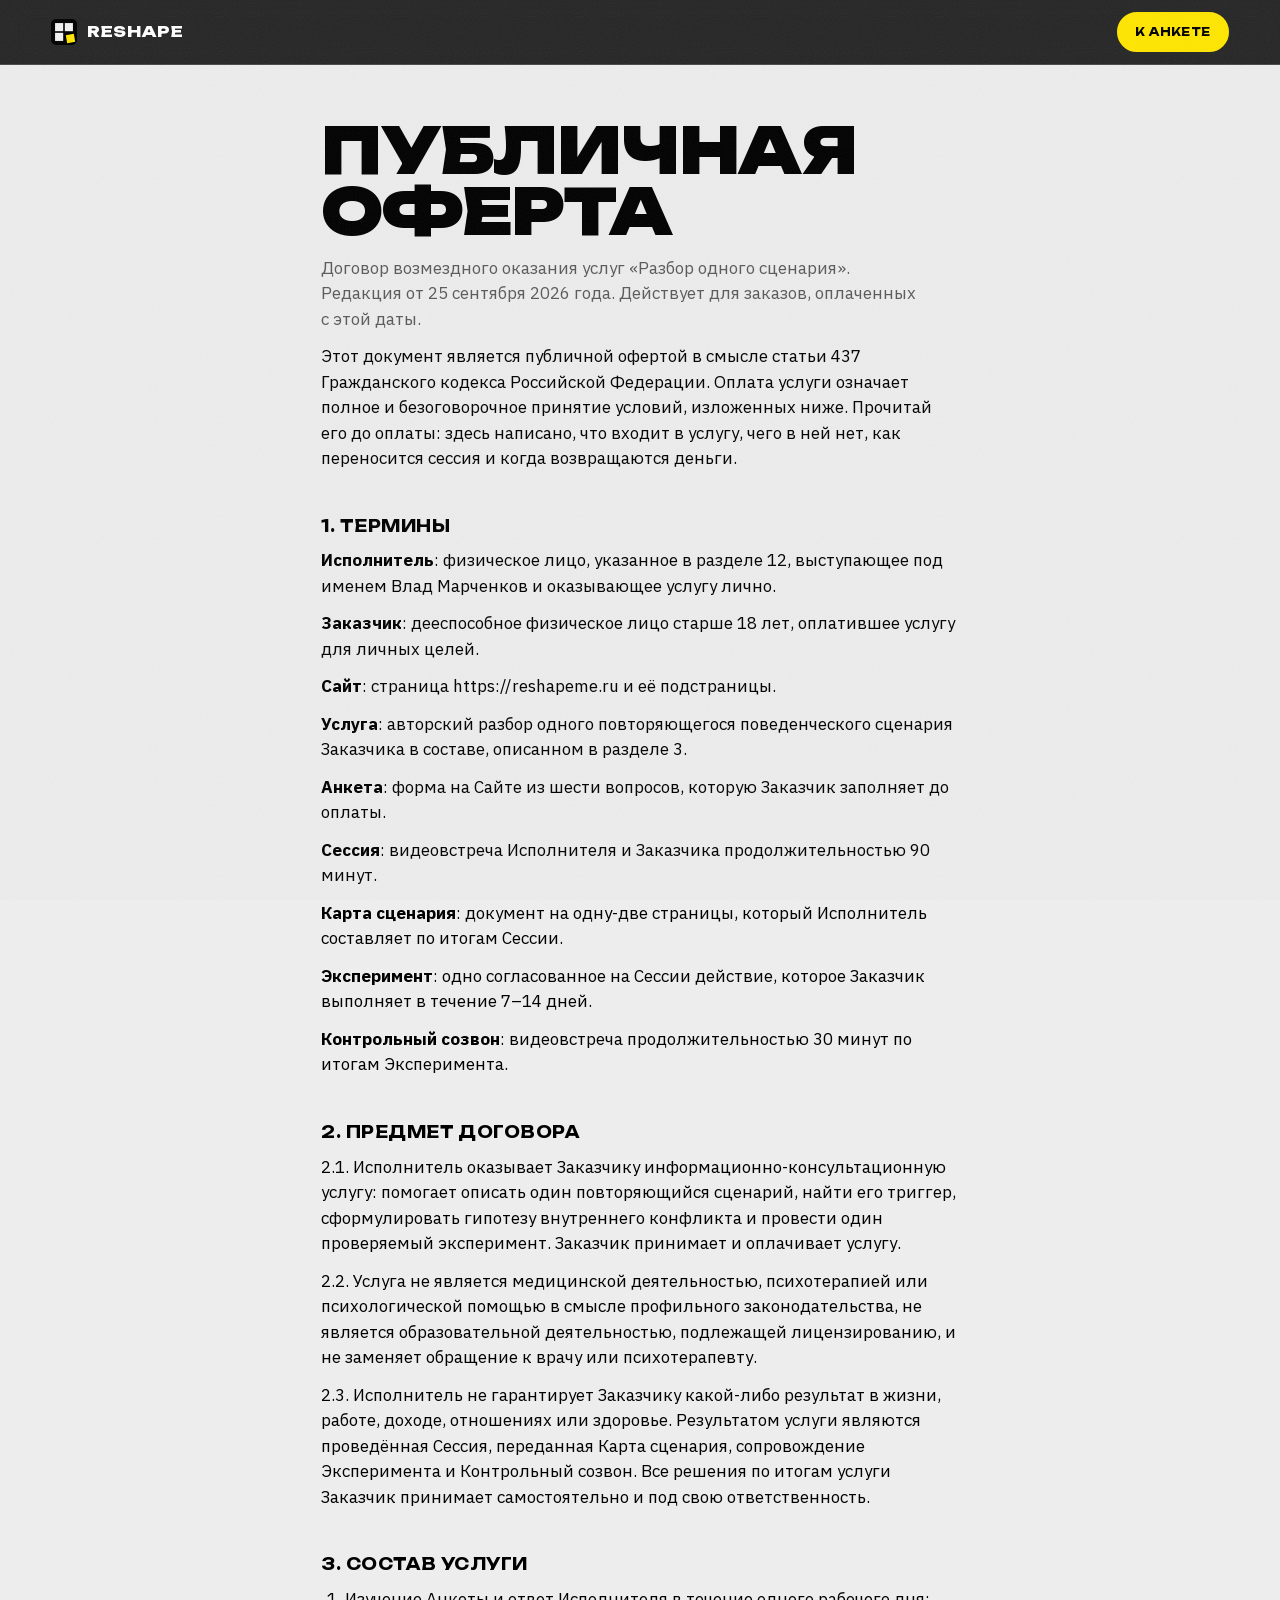
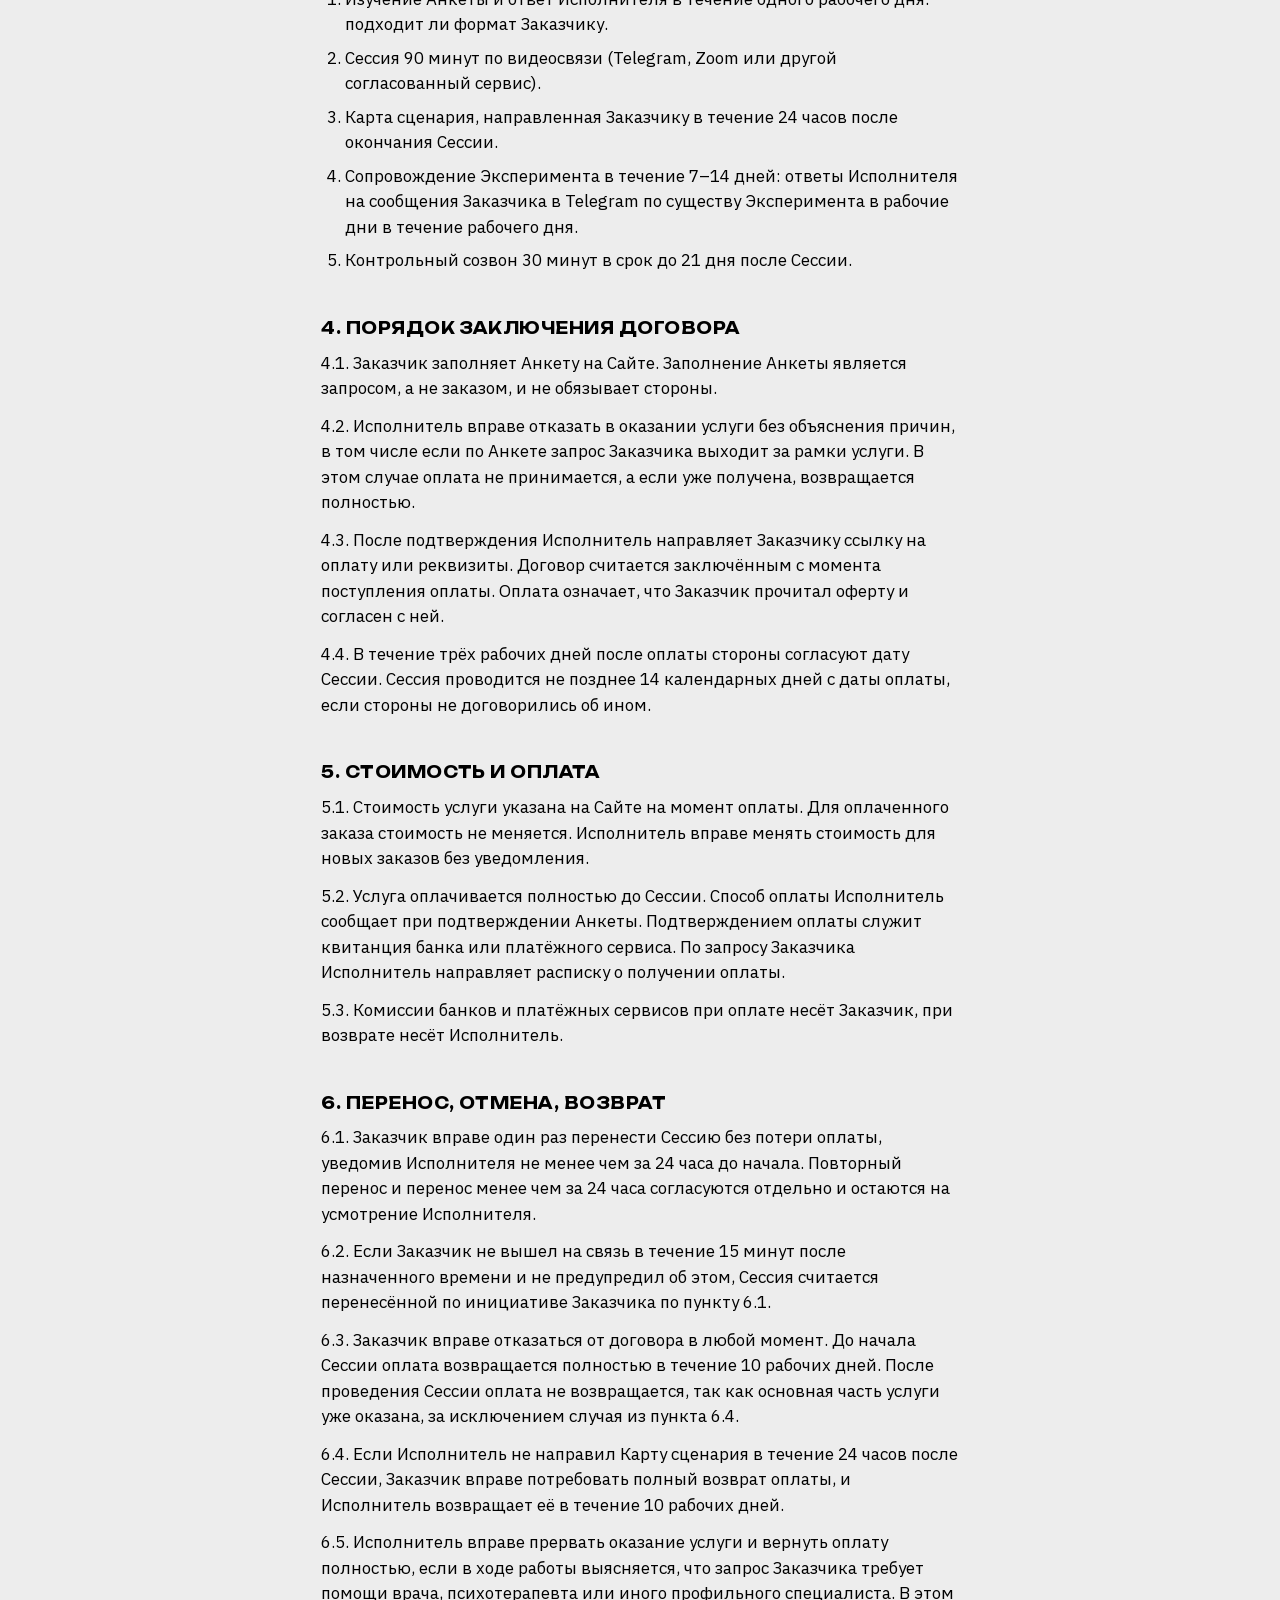
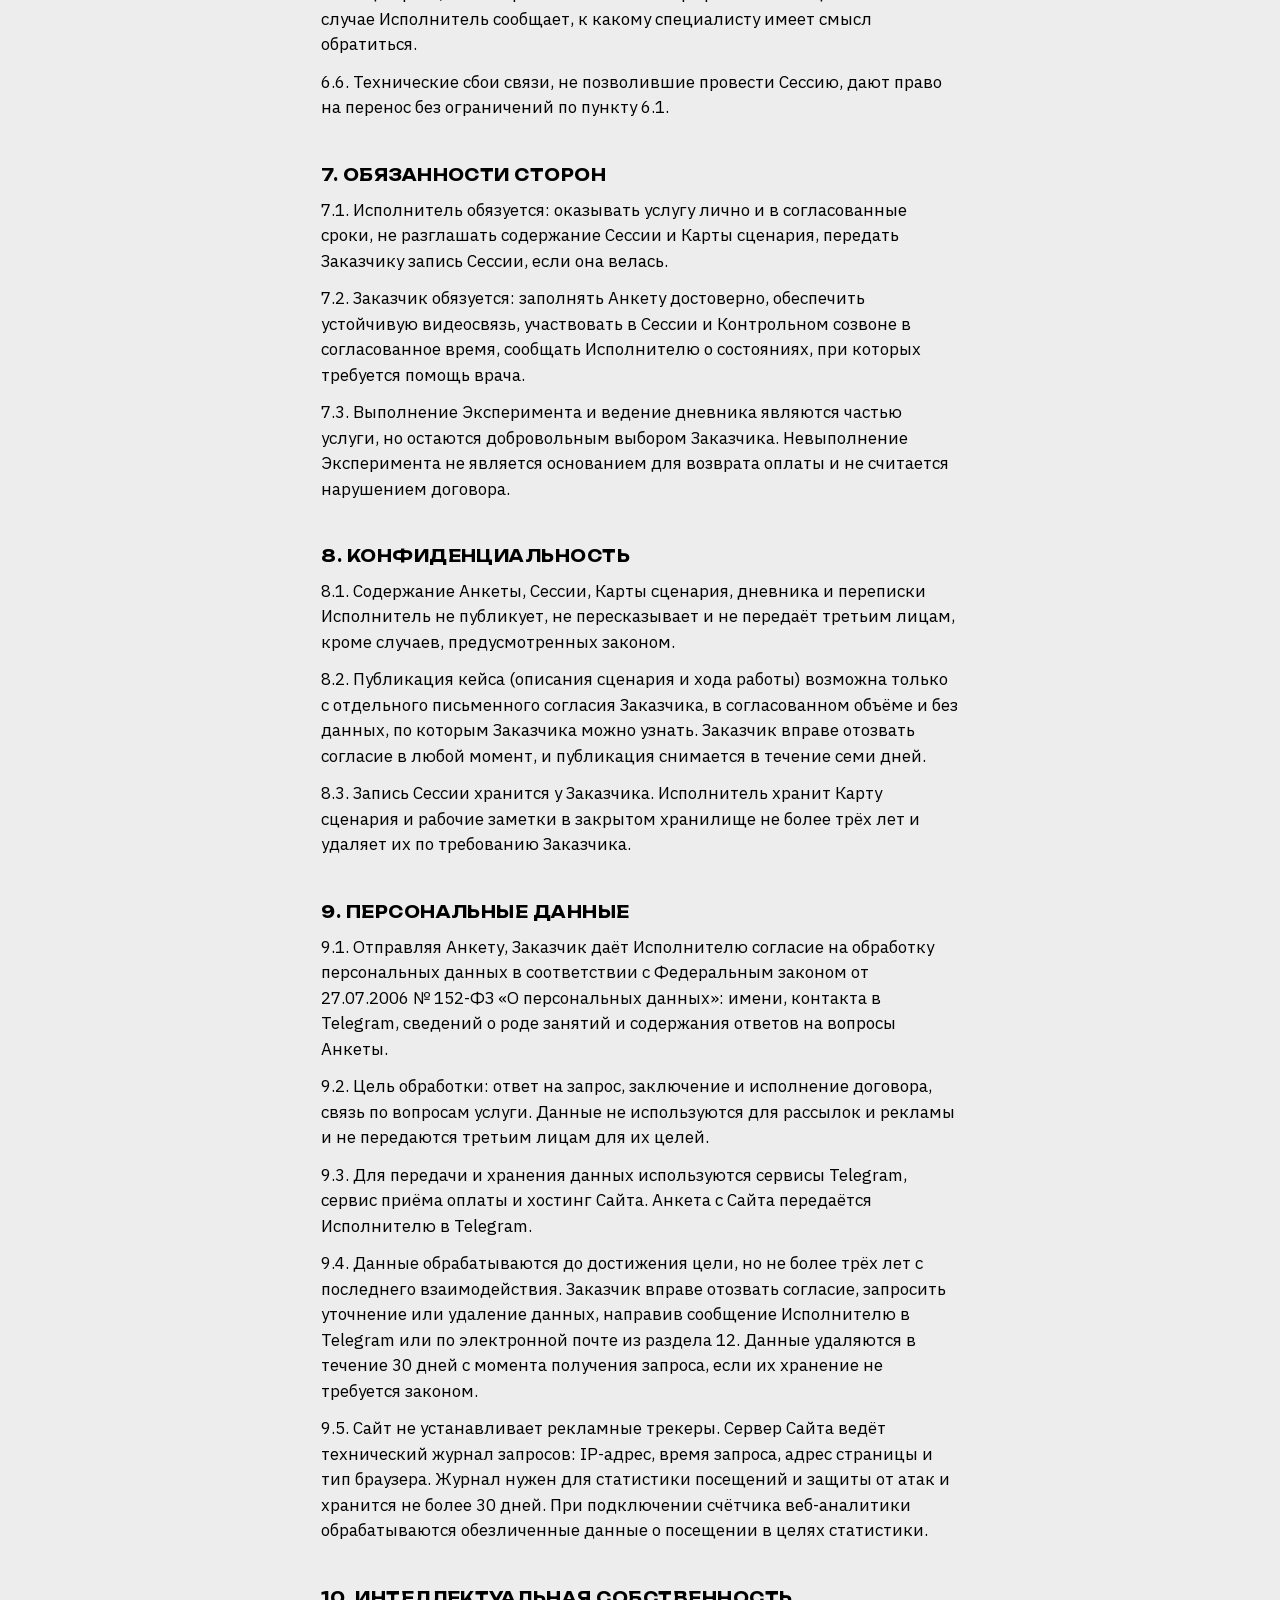
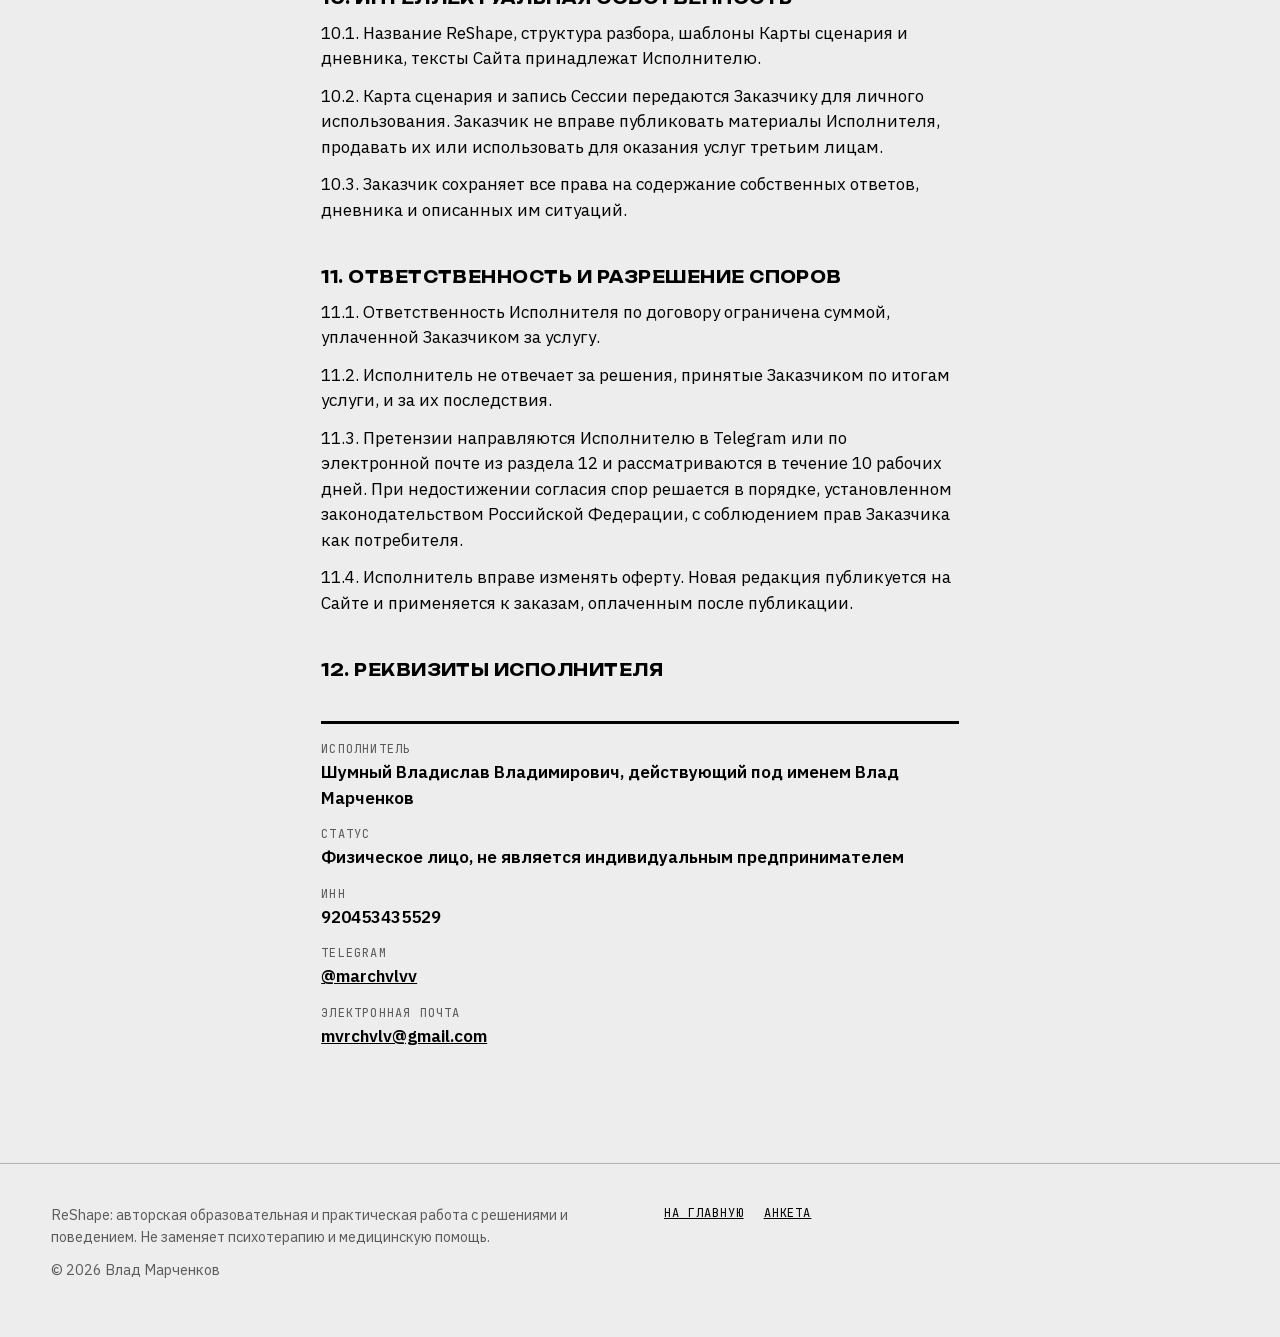
==== commit cebddbf4: "Новый ник в Telegram: @marchvlvv Co-Authored-By: Claude Fable 5.2 <noreply@anthropic.com>" ====
--- a/oferta.html
+++ b/oferta.html
@@ -116,7 +116,7 @@
     <dt>ИНН</dt>
     <dd>920453435529</dd>
     <dt>Telegram</dt>
-    <dd><a href="https://t.me/marchvlv" target="_blank" rel="noopener">@marchvlv</a></dd>
+    <dd><a href="https://t.me/marchvlvv" target="_blank" rel="noopener">@marchvlvv</a></dd>
     <dt>Электронная почта</dt>
     <dd><a href="mailto:mvrchvlv@gmail.com">mvrchvlv@gmail.com</a></dd>
   </dl>
